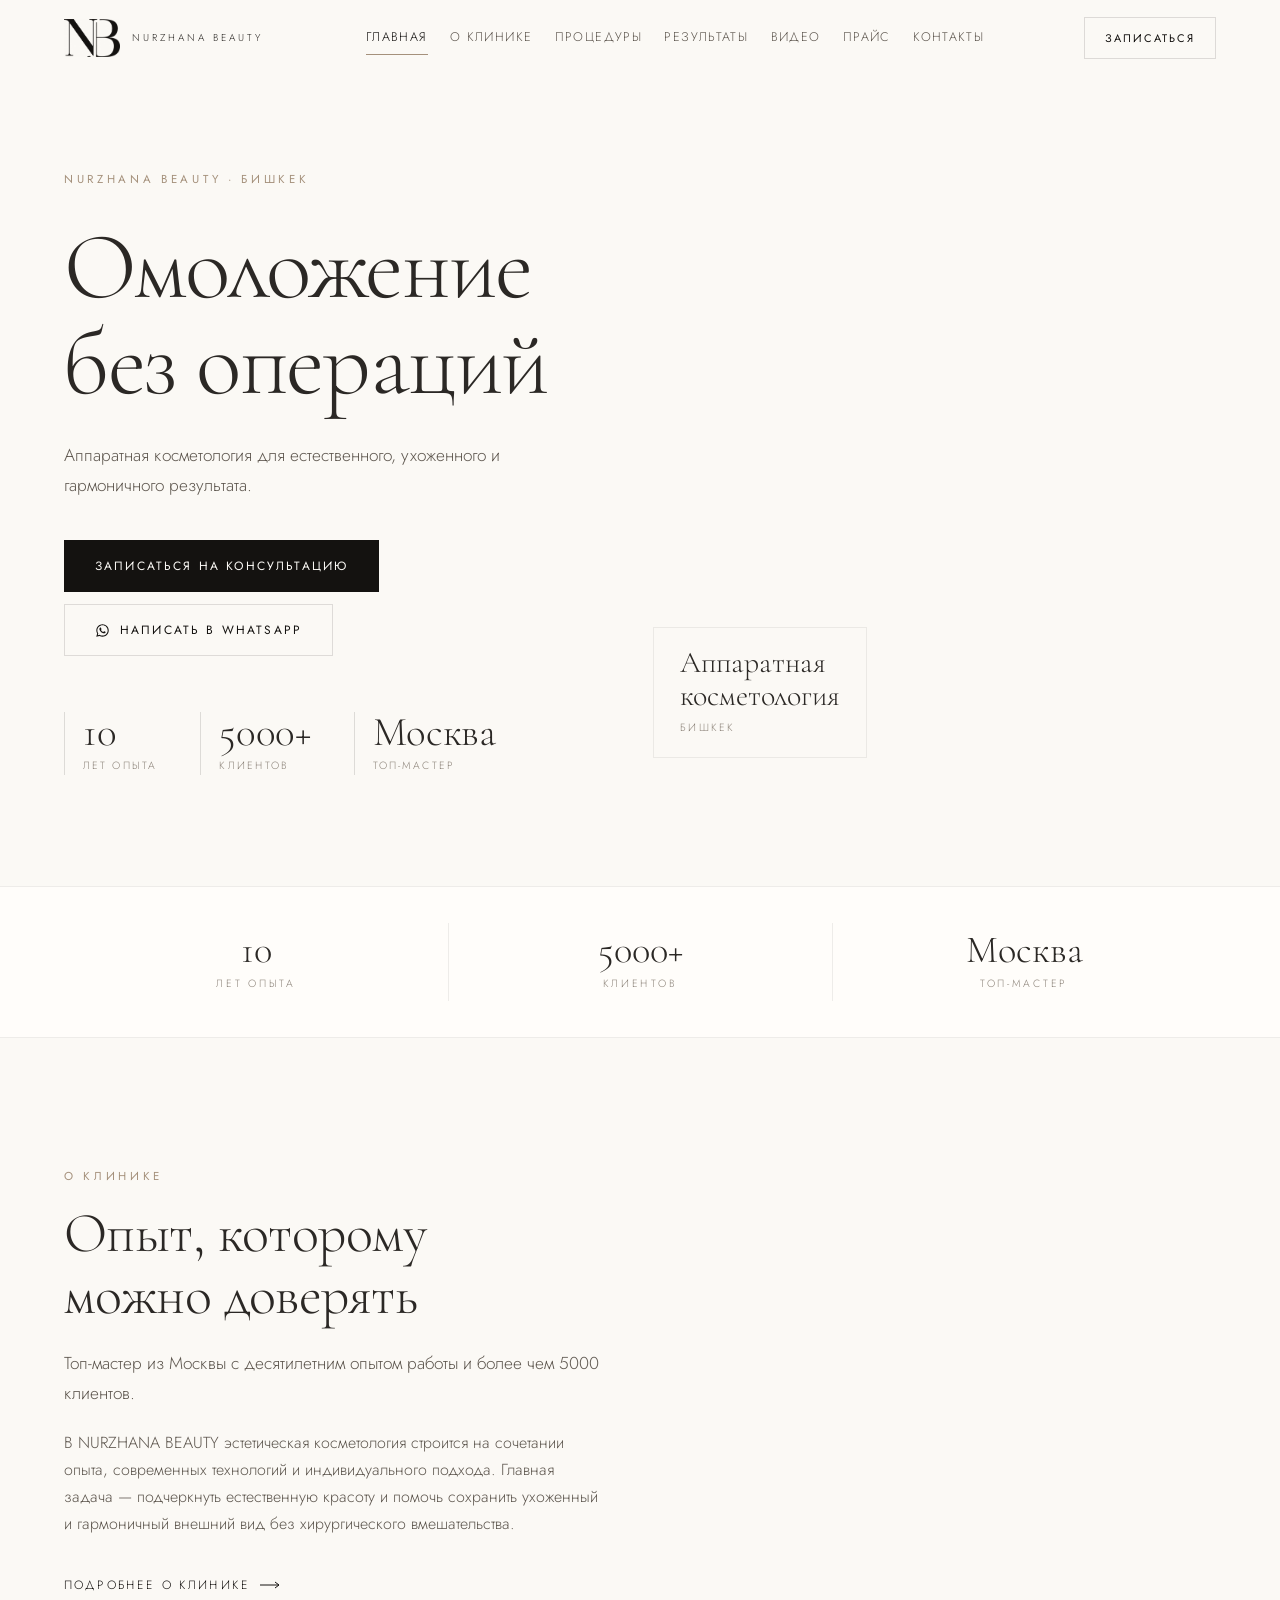
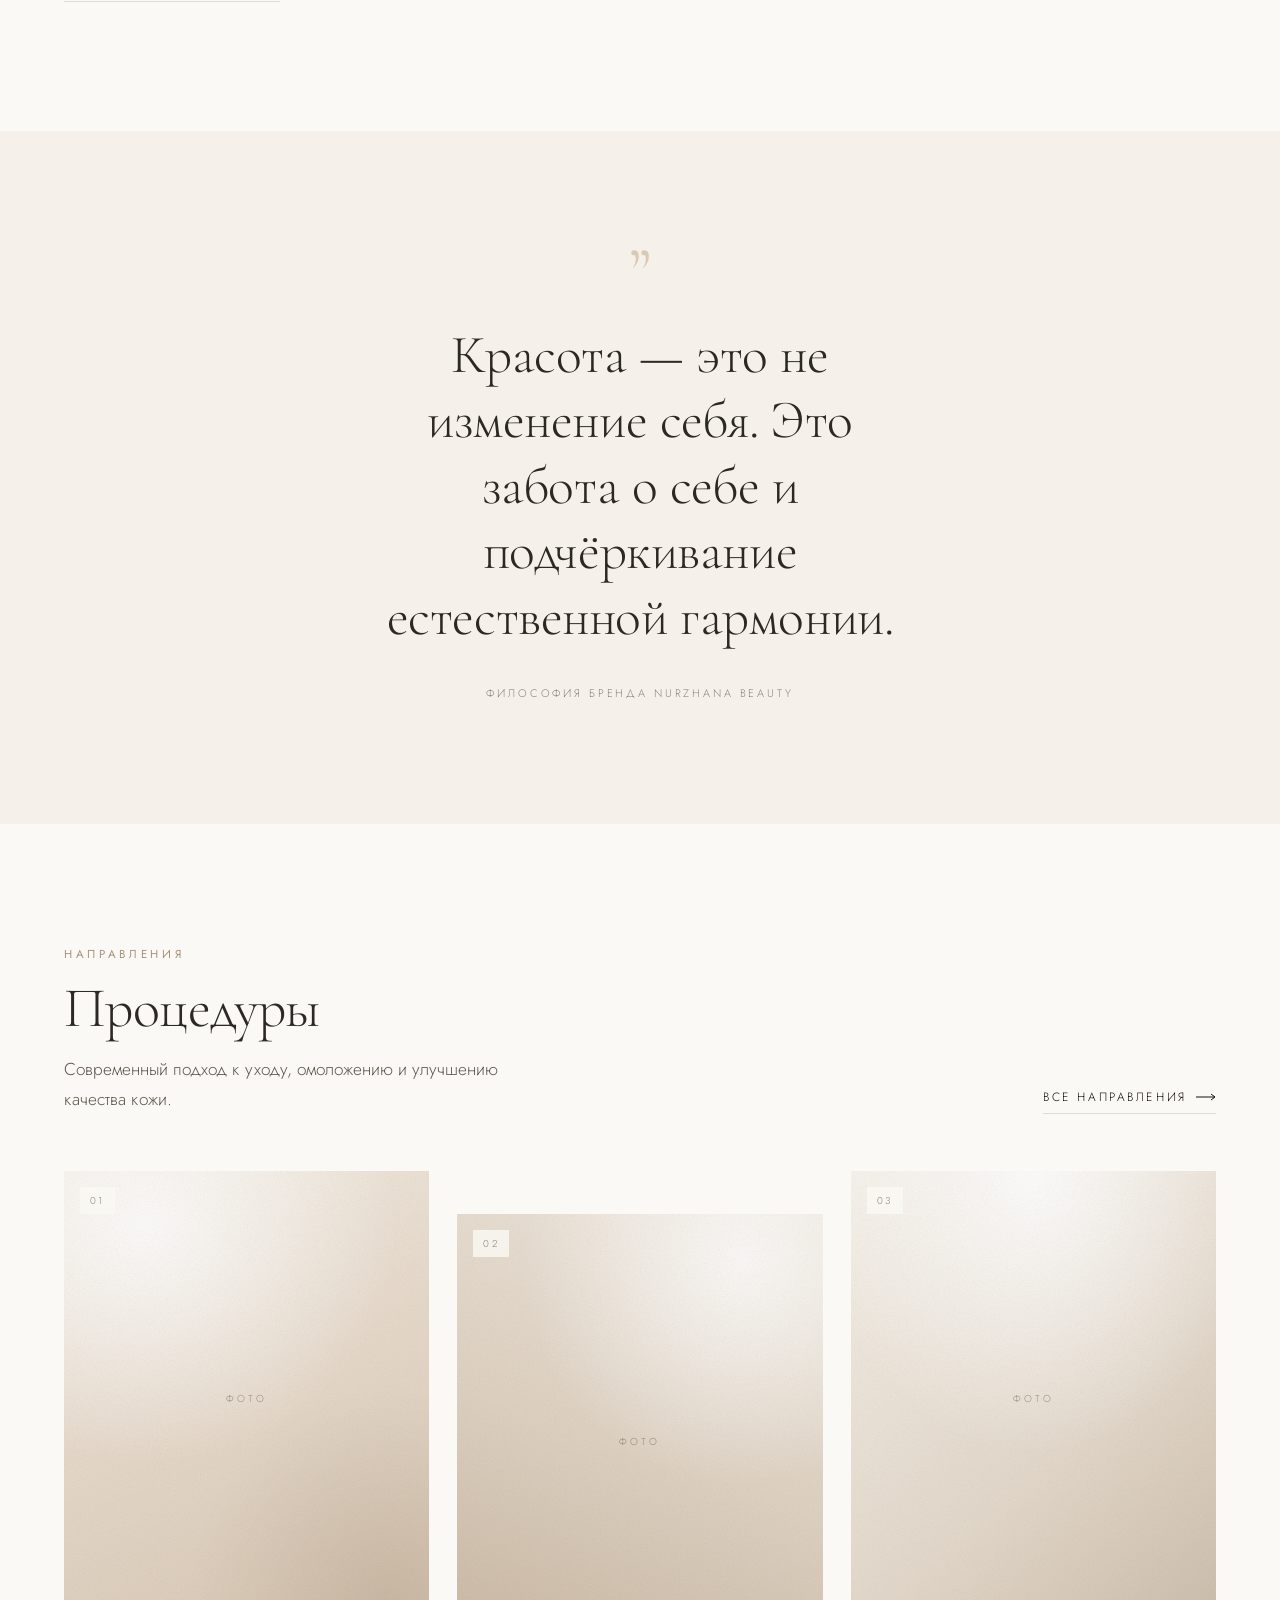
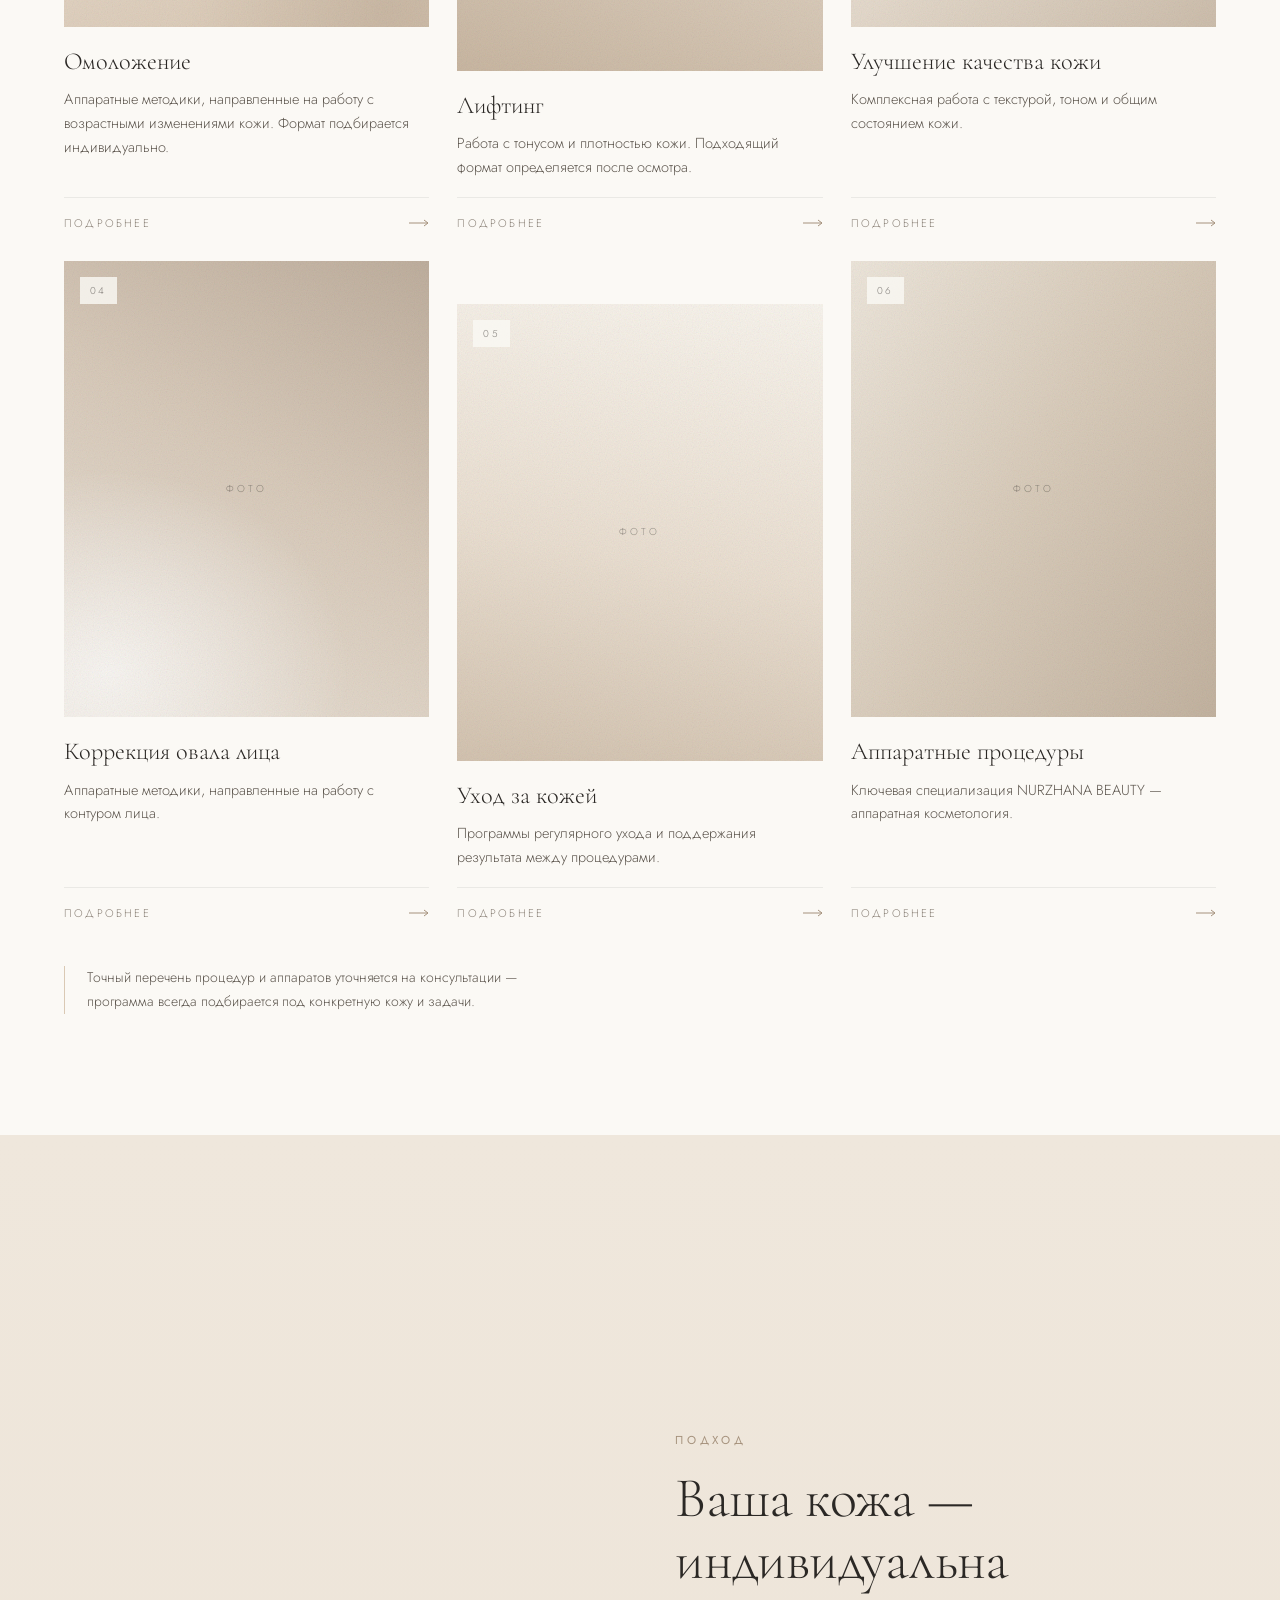
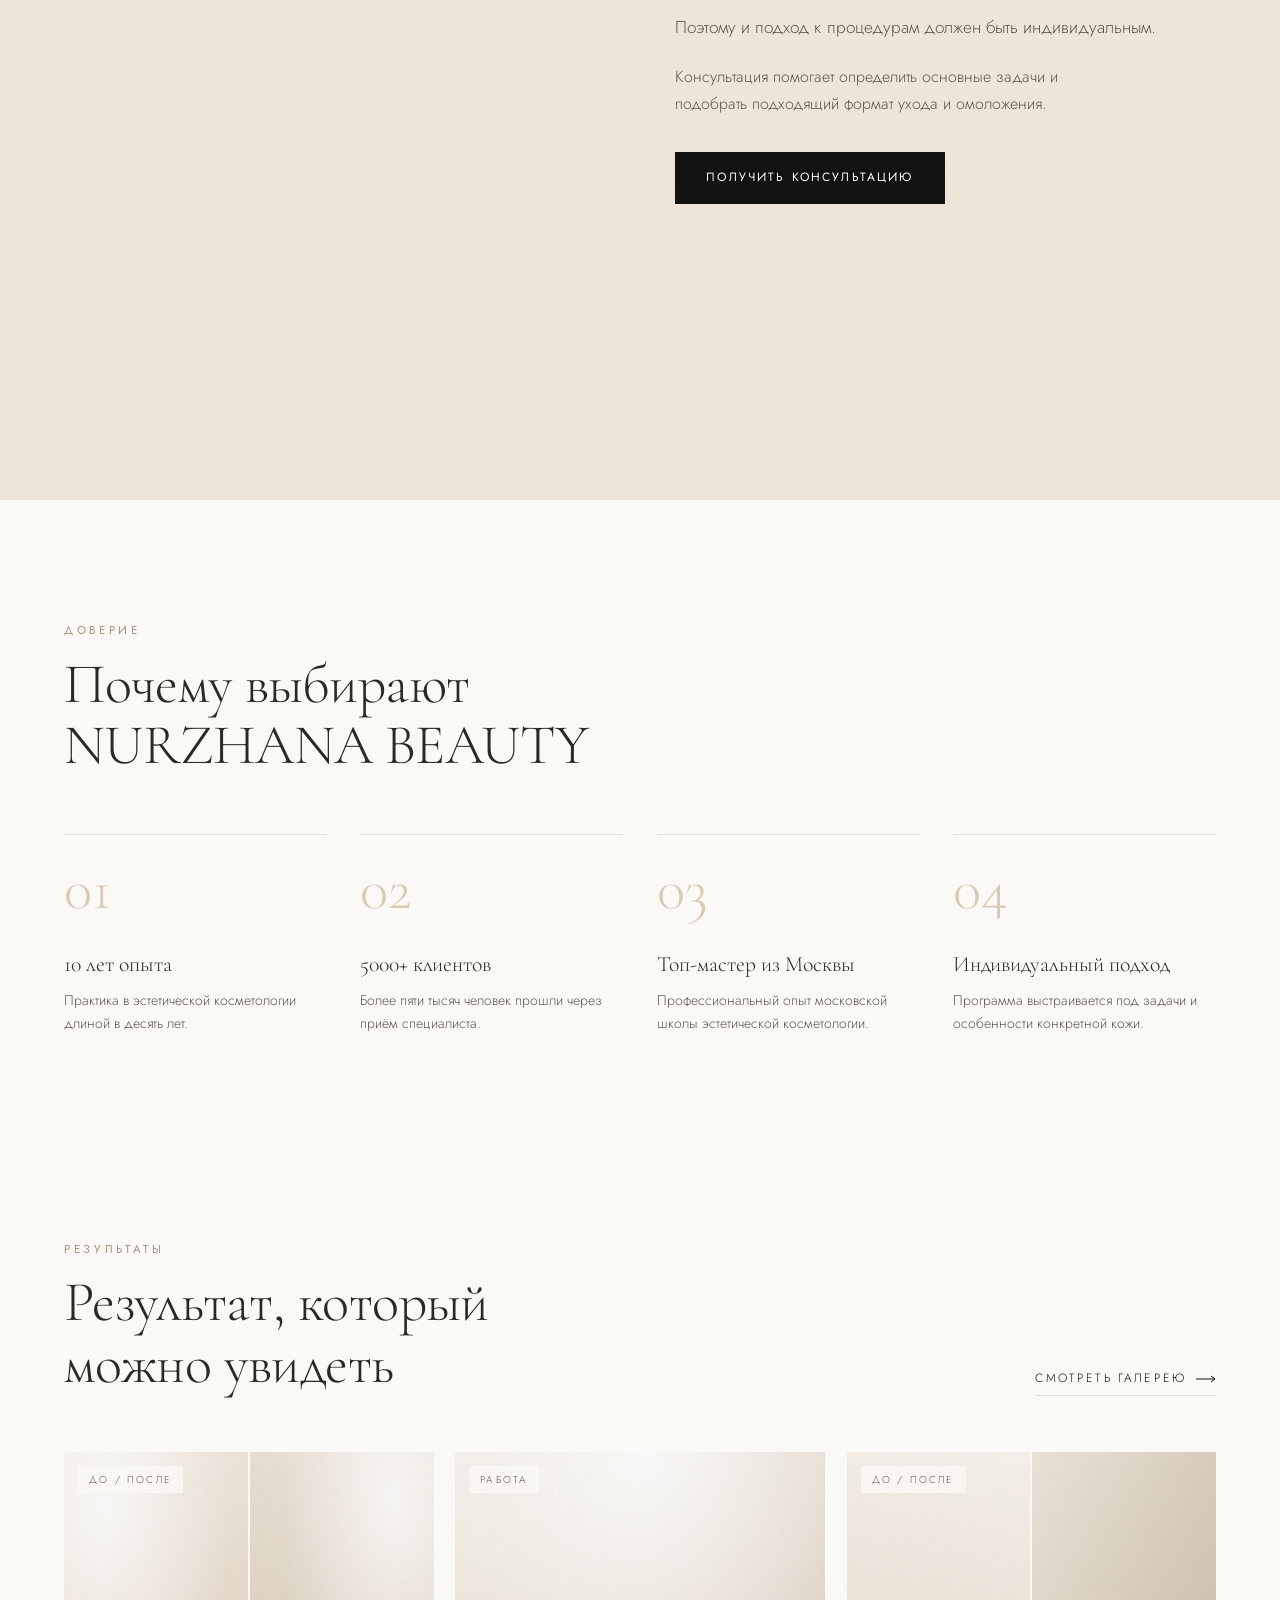
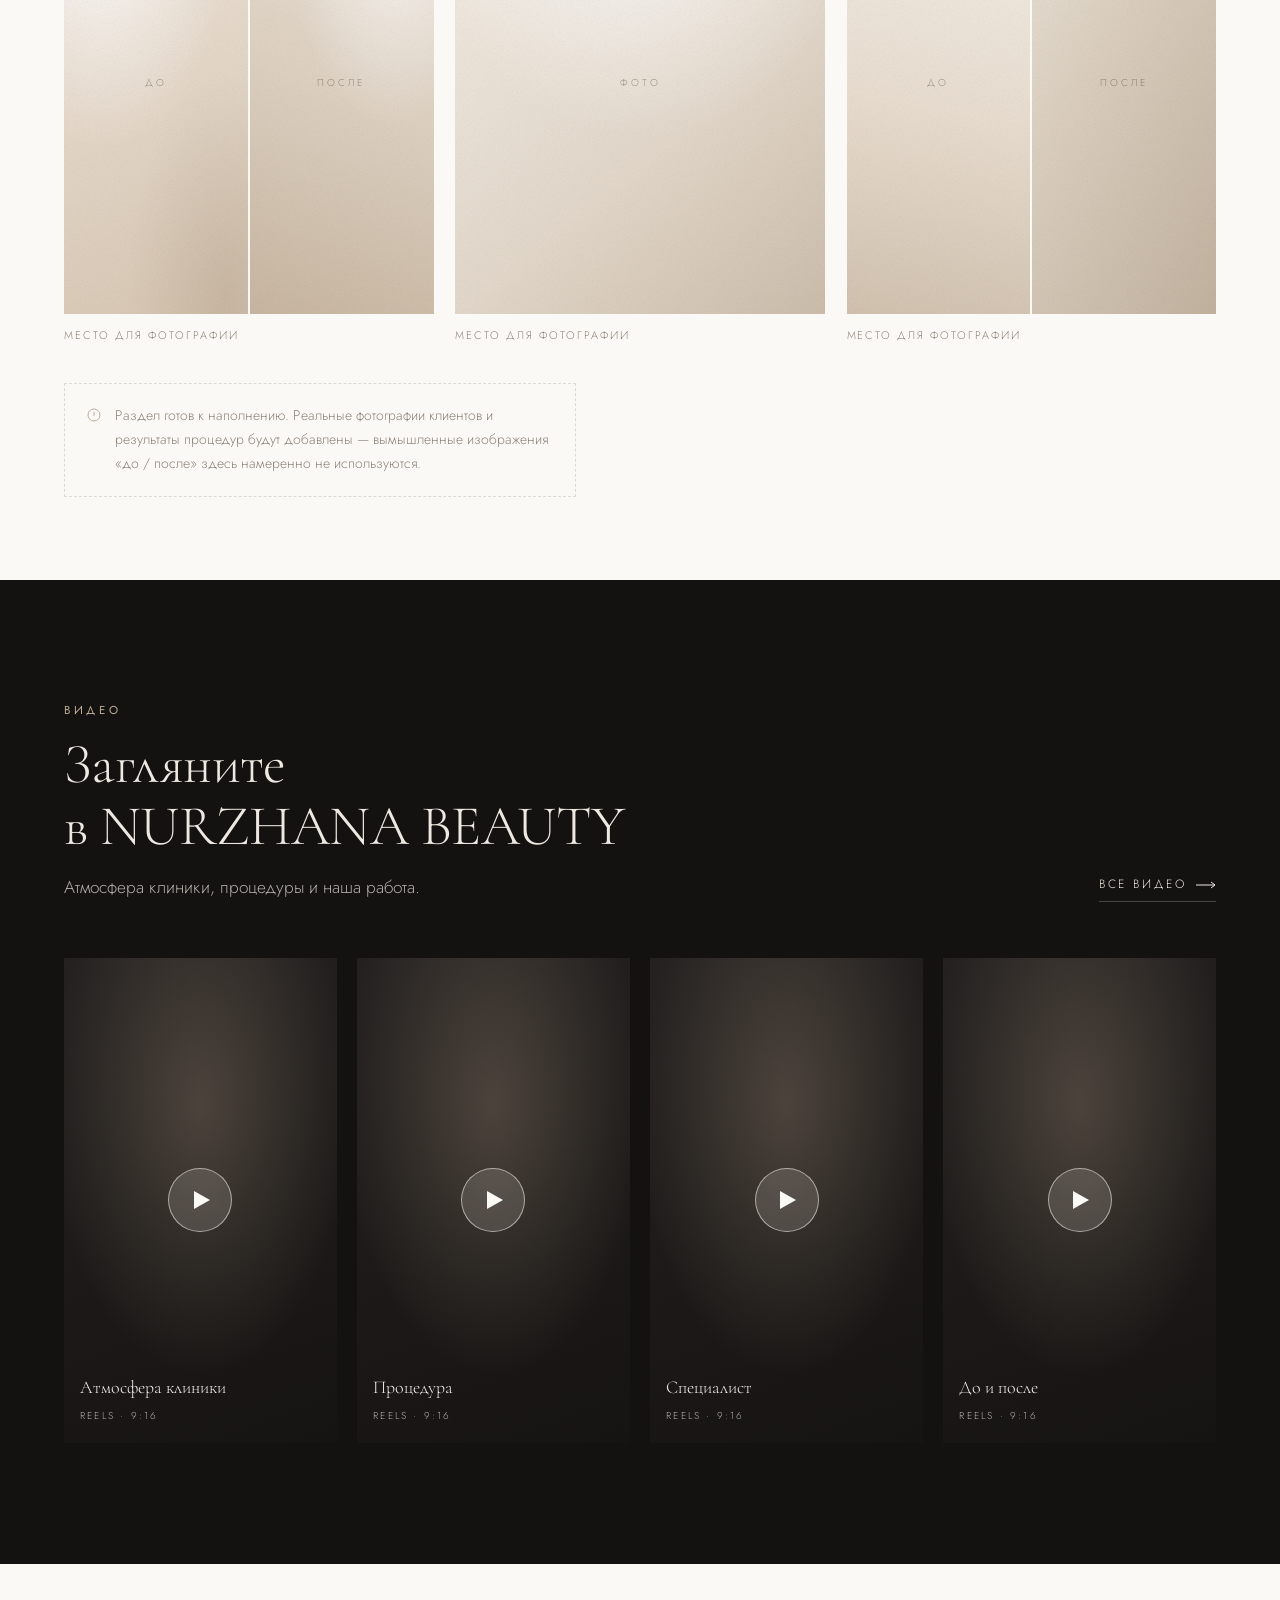
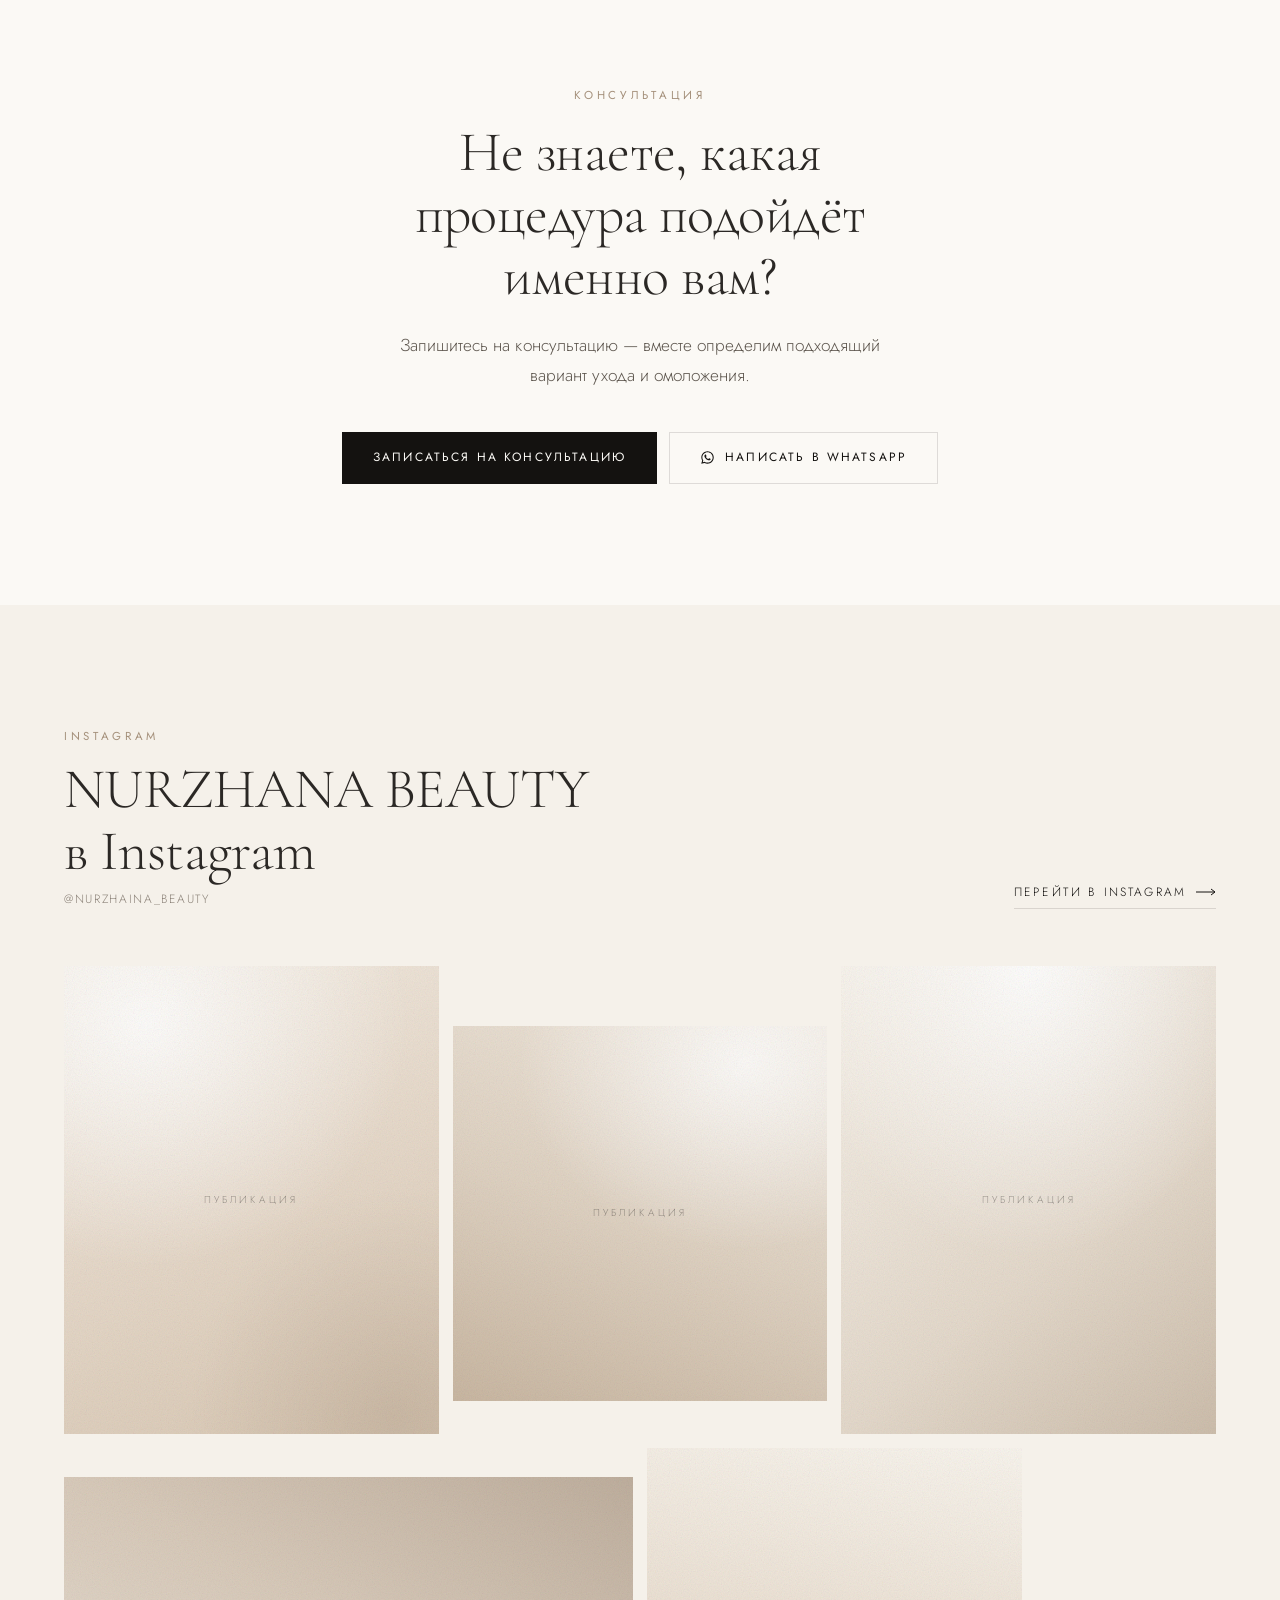
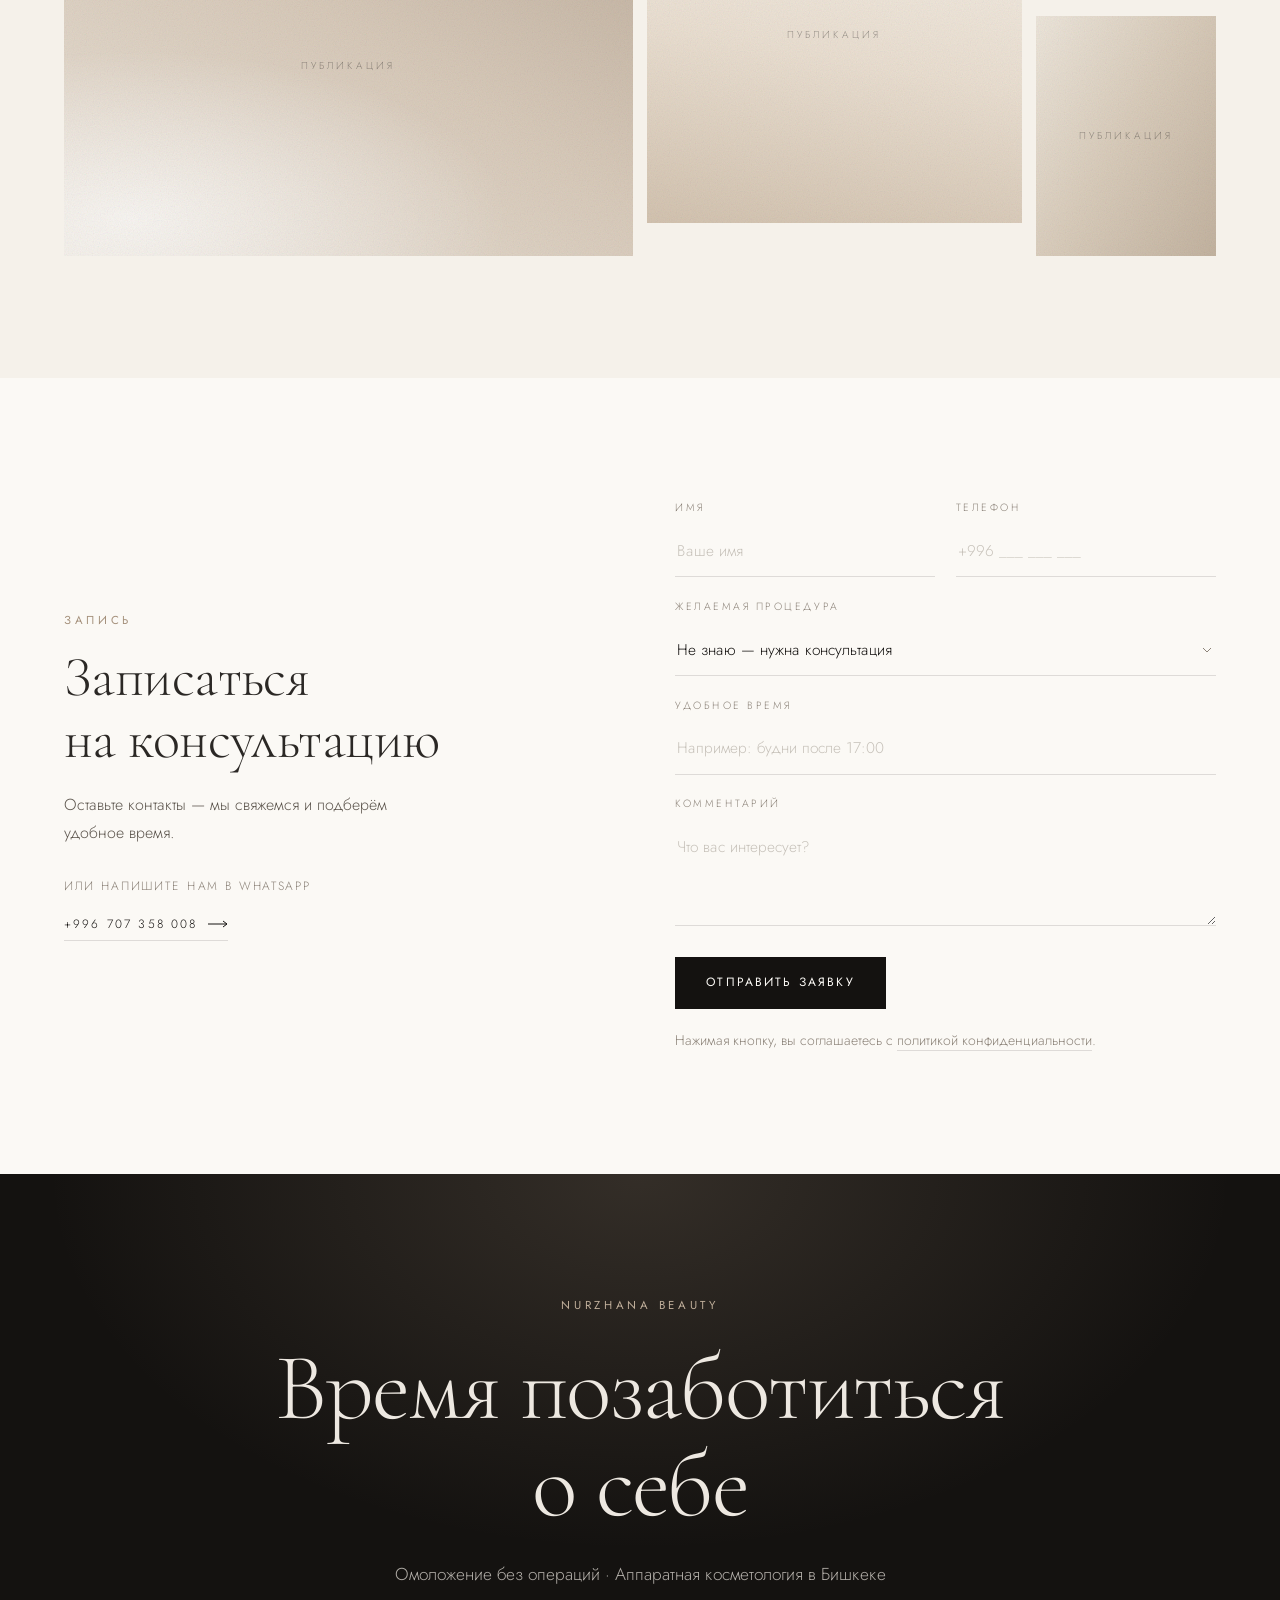
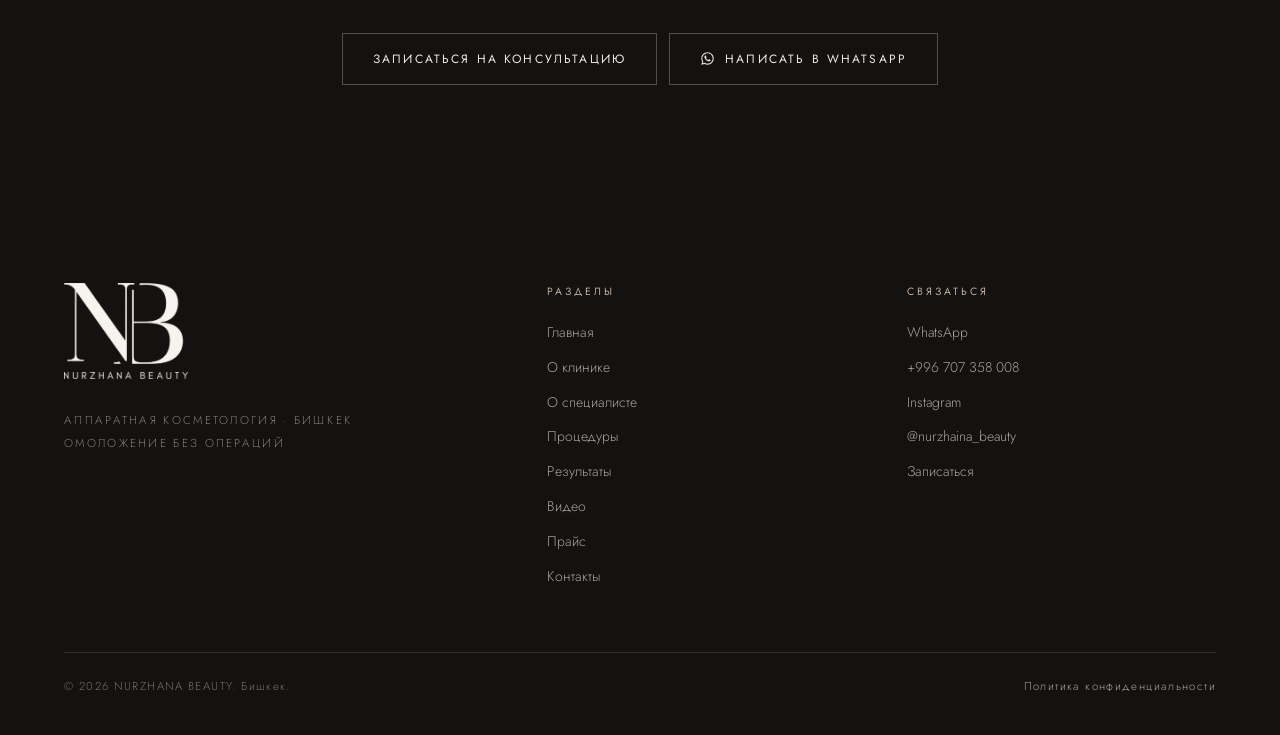
==== index.html @ 9b2171ca "Сайт NURZHANA BEAUTY — аппаратная косметология, Бишкек Премиальный статический сайт бренда: 10 стран" ====
<!doctype html>
<html lang="ru">
<head>
<meta charset="utf-8">
<meta name="viewport" content="width=device-width,initial-scale=1">
<title>NURZHANA BEAUTY — Аппаратная косметология в Бишкеке</title>
<meta name="description" content="NURZHANA BEAUTY — аппаратная косметология в Бишкеке. Омоложение без операций, 10 лет опыта, более 5000 клиентов и индивидуальный подход.">
<meta name="theme-color" content="#FBF9F5">
<meta property="og:type" content="website">
<meta property="og:site_name" content="NURZHANA BEAUTY">
<meta property="og:locale" content="ru_RU">
<meta property="og:title" content="NURZHANA BEAUTY — Аппаратная косметология в Бишкеке">
<meta property="og:description" content="Омоложение без операций. 10 лет опыта, более 5000 клиентов, индивидуальный подход.">
<meta property="og:image" content="assets/img/og.jpg">
<meta property="og:image:width" content="1200">
<meta property="og:image:height" content="630">
<meta name="twitter:card" content="summary_large_image">
<link rel="icon" href="assets/img/favicon-32.png" sizes="32x32">
<link rel="apple-touch-icon" href="assets/img/apple-touch-icon.png">
<link rel="preconnect" href="https://fonts.googleapis.com">
<link rel="preconnect" href="https://fonts.gstatic.com" crossorigin>
<link rel="stylesheet" href="https://fonts.googleapis.com/css2?family=Cormorant+Garamond:ital,wght@0,300;0,400;1,300&family=Jost:wght@300;400;500&display=swap">
<link rel="stylesheet" href="assets/css/style.css">
<script defer src="assets/js/data.js"></script>
<script defer src="assets/js/main.js"></script>
<script type="application/ld+json">
{
  "@context":"https://schema.org",
  "@type":"BeautySalon",
  "name":"NURZHANA BEAUTY",
  "description":"Аппаратная косметология в Бишкеке. Омоложение без операций.",
  "telephone":"+996707358008",
  "areaServed":"Бишкек",
  "address":{"@type":"PostalAddress","addressLocality":"Бишкек","addressCountry":"KG"},
  "sameAs":["https://www.instagram.com/nurzhaina_beauty/","https://wa.me/996707358008"]
}
</script>
</head>
<body>
<!--HEADER:START-->
<a class="skip" href="#main">Перейти к содержанию</a>

<header class="site-header">
  <div class="wrap site-header__in">
    <a class="logo" href="index.html" aria-label="NURZHANA BEAUTY — на главную">
      <img class="logo__mark" src="assets/img/logo-mark.png" alt="" width="56" height="38" aria-hidden="true"
           onerror="document.documentElement.classList.add('no-logo-img');this.remove()">
      <span class="logo__mono" aria-hidden="true">NB</span>
      <span class="logo__word">Nurzhana Beauty</span>
    </a>

    <nav class="nav" aria-label="Основная навигация">
      <a href="index.html">Главная</a>
      <a href="about.html">О клинике</a>
      <a href="procedures.html">Процедуры</a>
      <a href="results.html">Результаты</a>
      <a href="video.html">Видео</a>
      <a href="price.html">Прайс</a>
      <a href="contacts.html">Контакты</a>
    </nav>

    <a class="btn btn--ghost btn--sm header-cta" href="contacts.html#zapis" data-cta-book><span>Записаться</span></a>

    <button class="burger" type="button" aria-label="Открыть меню" aria-expanded="false" aria-controls="drawer">
      <span></span><span></span>
    </button>
  </div>
</header>

<div class="drawer" id="drawer" aria-hidden="true">
  <nav aria-label="Мобильная навигация">
    <a href="index.html">Главная</a>
    <a href="about.html">О клинике</a>
    <a href="procedures.html">Процедуры</a>
    <a href="results.html">Результаты</a>
    <a href="video.html">Видео</a>
    <a href="price.html">Прайс</a>
    <a href="contacts.html">Контакты</a>
  </nav>
  <div class="drawer__meta">
    <a class="btn btn--wide" href="#" data-wa="default"><span>Написать в WhatsApp</span></a>
    <div class="drawer__sub">
      <a href="specialist.html">О специалисте</a>
      <a href="https://www.instagram.com/nurzhaina_beauty/" target="_blank" rel="noopener">Instagram</a>
      <a href="tel:+996707358008">+996 707 358 008</a>
    </div>
  </div>
</div>

<a class="fab" href="#" data-wa="default" aria-label="Написать в WhatsApp">
  <span class="fab__ico" aria-hidden="true">
    <svg width="21" height="21" viewBox="0 0 24 24" fill="currentColor"><path d="M12.04 2C6.58 2 2.13 6.45 2.13 11.91c0 1.75.46 3.46 1.32 4.96L2 22l5.25-1.38a9.9 9.9 0 004.79 1.22h.01c5.46 0 9.91-4.45 9.91-9.91 0-2.65-1.03-5.14-2.9-7.01A9.82 9.82 0 0012.04 2zm0 18.15h-.01a8.23 8.23 0 01-4.19-1.15l-.3-.18-3.12.82.83-3.04-.2-.31a8.19 8.19 0 01-1.26-4.38c0-4.54 3.7-8.23 8.25-8.23 2.2 0 4.27.86 5.83 2.42a8.19 8.19 0 012.41 5.82c0 4.54-3.7 8.23-8.24 8.23zm4.52-6.16c-.25-.12-1.47-.72-1.69-.81-.23-.08-.39-.12-.56.13-.16.24-.64.8-.79.97-.14.16-.29.19-.54.06-.25-.12-1.05-.39-1.99-1.23-.74-.66-1.23-1.47-1.38-1.72-.14-.25-.01-.38.11-.5.11-.11.25-.29.37-.44.12-.14.16-.25.25-.41.08-.17.04-.31-.02-.43-.06-.12-.56-1.34-.76-1.84-.2-.48-.4-.42-.56-.43h-.47c-.16 0-.43.06-.65.31-.22.25-.86.84-.86 2.05s.88 2.38 1 2.54c.12.17 1.73 2.64 4.2 3.7.59.25 1.04.4 1.4.52.59.19 1.12.16 1.55.1.47-.07 1.47-.6 1.68-1.18.21-.58.21-1.07.14-1.18-.06-.11-.22-.17-.47-.29z"/></svg>
  </span>
  <span class="fab__tx">Написать в WhatsApp</span>
</a>

<nav class="mbar" aria-label="Быстрые действия">
  <div class="mbar__in">
    <a href="#" data-wa="default">
      <svg viewBox="0 0 24 24" fill="currentColor" aria-hidden="true"><path d="M12.04 2C6.58 2 2.13 6.45 2.13 11.91c0 1.75.46 3.46 1.32 4.96L2 22l5.25-1.38a9.9 9.9 0 004.79 1.22h.01c5.46 0 9.91-4.45 9.91-9.91 0-2.65-1.03-5.14-2.9-7.01A9.82 9.82 0 0012.04 2zm0 18.15h-.01a8.23 8.23 0 01-4.19-1.15l-.3-.18-3.12.82.83-3.04-.2-.31a8.19 8.19 0 01-1.26-4.38c0-4.54 3.7-8.23 8.25-8.23 2.2 0 4.27.86 5.83 2.42a8.19 8.19 0 012.41 5.82c0 4.54-3.7 8.23-8.24 8.23zm4.52-6.16c-.25-.12-1.47-.72-1.69-.81-.23-.08-.39-.12-.56.13-.16.24-.64.8-.79.97-.14.16-.29.19-.54.06-.25-.12-1.05-.39-1.99-1.23-.74-.66-1.23-1.47-1.38-1.72-.14-.25-.01-.38.11-.5.11-.11.25-.29.37-.44.12-.14.16-.25.25-.41.08-.17.04-.31-.02-.43-.06-.12-.56-1.34-.76-1.84-.2-.48-.4-.42-.56-.43h-.47c-.16 0-.43.06-.65.31-.22.25-.86.84-.86 2.05s.88 2.38 1 2.54c.12.17 1.73 2.64 4.2 3.7.59.25 1.04.4 1.4.52.59.19 1.12.16 1.55.1.47-.07 1.47-.6 1.68-1.18.21-.58.21-1.07.14-1.18-.06-.11-.22-.17-.47-.29z"/></svg>
      WhatsApp
    </a>
    <a href="contacts.html#zapis" class="is-primary" data-cta-book>
      <svg viewBox="0 0 24 24" fill="none" stroke="currentColor" stroke-width="1.4" aria-hidden="true"><rect x="3" y="5" width="18" height="16" rx="2"/><path d="M3 10h18M8 3v4M16 3v4"/></svg>
      Записаться
    </a>
    <a href="https://www.instagram.com/nurzhaina_beauty/" target="_blank" rel="noopener">
      <svg viewBox="0 0 24 24" fill="none" stroke="currentColor" stroke-width="1.4" aria-hidden="true"><rect x="2.5" y="2.5" width="19" height="19" rx="5.5"/><circle cx="12" cy="12" r="4"/><circle cx="17.4" cy="6.6" r="1.1" fill="currentColor" stroke="none"/></svg>
      Instagram
    </a>
  </div>
</nav>
<!--HEADER:END-->

<main id="main">

  <!-- ============ HERO ============ -->
  <section class="hero wrap">
    <div class="hero__grid">
      <div class="hero__copy">
        <div class="hero__head">
          <p class="eyebrow hero__eyebrow" data-reveal="fade">NURZHANA BEAUTY · Бишкек</p>
          <h1 class="display" data-reveal data-d="80">Омоложение<br>без операций</h1>
          <p class="lead hero__sub" data-reveal data-d="180">Аппаратная косметология для естественного, ухоженного и гармоничного результата.</p>
        </div>

        <div class="hero__actions">
        <div class="btn-row" data-reveal data-d="260" style="margin-bottom:clamp(34px,4.4vw,56px)">
          <a class="btn" href="contacts.html#zapis" data-cta-book><span>Записаться на консультацию</span></a>
          <a class="btn btn--ghost" href="#" data-wa="default">
            <svg class="btn__ico" viewBox="0 0 24 24" fill="currentColor" aria-hidden="true"><path d="M12.04 2C6.58 2 2.13 6.45 2.13 11.91c0 1.75.46 3.46 1.32 4.96L2 22l5.25-1.38a9.9 9.9 0 004.79 1.22h.01c5.46 0 9.91-4.45 9.91-9.91 0-2.65-1.03-5.14-2.9-7.01A9.82 9.82 0 0012.04 2zm0 18.15h-.01a8.23 8.23 0 01-4.19-1.15l-.3-.18-3.12.82.83-3.04-.2-.31a8.19 8.19 0 01-1.26-4.38c0-4.54 3.7-8.23 8.25-8.23 2.2 0 4.27.86 5.83 2.42a8.19 8.19 0 012.41 5.82c0 4.54-3.7 8.23-8.24 8.23zm4.52-6.16c-.25-.12-1.47-.72-1.69-.81-.23-.08-.39-.12-.56.13-.16.24-.64.8-.79.97-.14.16-.29.19-.54.06-.25-.12-1.05-.39-1.99-1.23-.74-.66-1.23-1.47-1.38-1.72-.14-.25-.01-.38.11-.5.11-.11.25-.29.37-.44.12-.14.16-.25.25-.41.08-.17.04-.31-.02-.43-.06-.12-.56-1.34-.76-1.84-.2-.48-.4-.42-.56-.43h-.47c-.16 0-.43.06-.65.31-.22.25-.86.84-.86 2.05s.88 2.38 1 2.54c.12.17 1.73 2.64 4.2 3.7.59.25 1.04.4 1.4.52.59.19 1.12.16 1.55.1.47-.07 1.47-.6 1.68-1.18.21-.58.21-1.07.14-1.18-.06-.11-.22-.17-.47-.29z"/></svg>
            <span>Написать в WhatsApp</span>
          </a>
        </div>

        <div class="stats" data-reveal data-d="340">
          <div class="stat"><span class="stat__n">10</span><span class="stat__l">лет опыта</span></div>
          <div class="stat"><span class="stat__n">5000+</span><span class="stat__l">клиентов</span></div>
          <div class="stat"><span class="stat__n">Москва</span><span class="stat__l">топ-мастер</span></div>
        </div>
        </div>
      </div>

      <div class="hero__media">
        <div class="ratio r-4-5" data-reveal="img" data-d="120">
          <div class="ph">
            <span class="ph__label">Место для главной фотографии<br>эстетическая косметология · естественный свет</span>
          </div>
        </div>
        <div class="hero__badge" data-reveal data-d="520">
          <b>Аппаратная<br>косметология</b>
          <span>Бишкек</span>
        </div>
      </div>
    </div>
  </section>

  <!-- ============ TRUST BAR ============ -->
  <section class="trustbar" aria-label="Опыт и практика">
    <div class="wrap">
      <div class="trustbar__in">
        <div class="trustbar__i" data-reveal data-d="0">
          <span class="trustbar__n">10</span><span class="trustbar__l">лет опыта</span>
        </div>
        <div class="trustbar__i" data-reveal data-d="90">
          <span class="trustbar__n">5000+</span><span class="trustbar__l">клиентов</span>
        </div>
        <div class="trustbar__i" data-reveal data-d="180">
          <span class="trustbar__n">Москва</span><span class="trustbar__l">топ-мастер</span>
        </div>
      </div>
    </div>
  </section>

  <!-- ============ О КЛИНИКЕ ============ -->
  <section class="sec wrap" id="about">
    <div class="split split--offset">
      <div class="split__copy">
        <p class="eyebrow" data-reveal="fade">О клинике</p>
        <h2 class="h2" data-reveal data-d="60" style="margin-top:18px">Опыт, которому<br>можно доверять</h2>
        <p class="lead" data-reveal data-d="140">Топ-мастер из Москвы с десятилетним опытом работы и более чем 5000 клиентов.</p>
        <p class="body" data-reveal data-d="200">В NURZHANA BEAUTY эстетическая косметология строится на сочетании опыта, современных технологий и индивидуального подхода. Главная задача — подчеркнуть естественную красоту и помочь сохранить ухоженный и гармоничный внешний вид без хирургического вмешательства.</p>
        <div data-reveal data-d="260" style="padding-top:12px">
          <a class="link-arrow" href="about.html">
            <span>Подробнее о клинике</span>
            <svg width="20" height="8" viewBox="0 0 20 8" fill="none" stroke="currentColor"><path d="M15 1l4 3-4 3M0 4h19"/></svg>
          </a>
        </div>
      </div>

      <div class="split__media split__stack">
        <div>
          <div class="ratio r-3-4" data-reveal="img">
            <div class="ph ph--b"><span class="ph__label">Фото · кабинет</span></div>
          </div>
        </div>
        <div>
          <div class="ratio r-4-5" data-reveal="img" data-d="180">
            <div class="ph ph--c"><span class="ph__label">Фото · деталь</span></div>
          </div>
        </div>
      </div>
    </div>
  </section>

  <!-- ============ ФИЛОСОФИЯ ============ -->
  <section class="sec sec--milk">
    <div class="wrap wrap--narrow">
      <figure class="quote" data-reveal>
        <span class="mark" aria-hidden="true">”</span>
        <blockquote>Красота — это не изменение себя. Это забота о себе и подчёркивание естественной гармонии.</blockquote>
        <figcaption>Философия бренда NURZHANA BEAUTY</figcaption>
      </figure>
    </div>
  </section>

  <!-- ============ ПРОЦЕДУРЫ ============ -->
  <section class="sec wrap" id="procedures">
    <div class="sechead">
      <div class="sechead__l">
        <p class="eyebrow" data-reveal="fade">Направления</p>
        <h2 class="h2" data-reveal data-d="60">Процедуры</h2>
        <p class="lead mw-50" data-reveal data-d="120">Современный подход к уходу, омоложению и улучшению качества кожи.</p>
      </div>
      <div data-reveal data-d="180">
        <a class="link-arrow" href="procedures.html">
          <span>Все направления</span>
          <svg width="20" height="8" viewBox="0 0 20 8" fill="none" stroke="currentColor"><path d="M15 1l4 3-4 3M0 4h19"/></svg>
        </a>
      </div>
    </div>

    <div class="cards cards--stagger">
      <article class="card" data-reveal data-d="0">
        <div class="card__media"><div class="ratio r-4-5"><div class="ph"><span class="ph__label">Фото</span></div></div><span class="card__idx">01</span></div>
        <h3 class="card__t">Омоложение</h3>
        <p class="card__d">Аппаратные методики, направленные на работу с возрастными изменениями кожи. Формат подбирается индивидуально.</p>
        <div class="card__f"><span>Подробнее</span><svg width="20" height="8" viewBox="0 0 20 8" fill="none" stroke="currentColor"><path d="M15 1l4 3-4 3M0 4h19"/></svg></div>
        <a class="card__link" href="procedure.html?id=omolozhenie" aria-label="Омоложение — подробнее"></a>
      </article>

      <article class="card" data-reveal data-d="90">
        <div class="card__media"><div class="ratio r-4-5"><div class="ph ph--b"><span class="ph__label">Фото</span></div></div><span class="card__idx">02</span></div>
        <h3 class="card__t">Лифтинг</h3>
        <p class="card__d">Работа с тонусом и плотностью кожи. Подходящий формат определяется после осмотра.</p>
        <div class="card__f"><span>Подробнее</span><svg width="20" height="8" viewBox="0 0 20 8" fill="none" stroke="currentColor"><path d="M15 1l4 3-4 3M0 4h19"/></svg></div>
        <a class="card__link" href="procedure.html?id=lifting" aria-label="Лифтинг — подробнее"></a>
      </article>

      <article class="card" data-reveal data-d="180">
        <div class="card__media"><div class="ratio r-4-5"><div class="ph ph--c"><span class="ph__label">Фото</span></div></div><span class="card__idx">03</span></div>
        <h3 class="card__t">Улучшение качества кожи</h3>
        <p class="card__d">Комплексная работа с текстурой, тоном и общим состоянием кожи.</p>
        <div class="card__f"><span>Подробнее</span><svg width="20" height="8" viewBox="0 0 20 8" fill="none" stroke="currentColor"><path d="M15 1l4 3-4 3M0 4h19"/></svg></div>
        <a class="card__link" href="procedure.html?id=kachestvo-kozhi" aria-label="Улучшение качества кожи — подробнее"></a>
      </article>

      <article class="card" data-reveal data-d="0">
        <div class="card__media"><div class="ratio r-4-5"><div class="ph ph--d"><span class="ph__label">Фото</span></div></div><span class="card__idx">04</span></div>
        <h3 class="card__t">Коррекция овала лица</h3>
        <p class="card__d">Аппаратные методики, направленные на работу с контуром лица.</p>
        <div class="card__f"><span>Подробнее</span><svg width="20" height="8" viewBox="0 0 20 8" fill="none" stroke="currentColor"><path d="M15 1l4 3-4 3M0 4h19"/></svg></div>
        <a class="card__link" href="procedure.html?id=oval-lica" aria-label="Коррекция овала лица — подробнее"></a>
      </article>

      <article class="card" data-reveal data-d="90">
        <div class="card__media"><div class="ratio r-4-5"><div class="ph ph--e"><span class="ph__label">Фото</span></div></div><span class="card__idx">05</span></div>
        <h3 class="card__t">Уход за кожей</h3>
        <p class="card__d">Программы регулярного ухода и поддержания результата между процедурами.</p>
        <div class="card__f"><span>Подробнее</span><svg width="20" height="8" viewBox="0 0 20 8" fill="none" stroke="currentColor"><path d="M15 1l4 3-4 3M0 4h19"/></svg></div>
        <a class="card__link" href="procedure.html?id=uhod" aria-label="Уход за кожей — подробнее"></a>
      </article>

      <article class="card" data-reveal data-d="180">
        <div class="card__media"><div class="ratio r-4-5"><div class="ph ph--f"><span class="ph__label">Фото</span></div></div><span class="card__idx">06</span></div>
        <h3 class="card__t">Аппаратные процедуры</h3>
        <p class="card__d">Ключевая специализация NURZHANA BEAUTY — аппаратная косметология.</p>
        <div class="card__f"><span>Подробнее</span><svg width="20" height="8" viewBox="0 0 20 8" fill="none" stroke="currentColor"><path d="M15 1l4 3-4 3M0 4h19"/></svg></div>
        <a class="card__link" href="procedure.html?id=apparatnye" aria-label="Аппаратные процедуры — подробнее"></a>
      </article>
    </div>

    <p class="note" data-reveal style="margin-top:clamp(30px,3.4vw,48px)">Точный перечень процедур и аппаратов уточняется на консультации — программа всегда подбирается под конкретную кожу и задачи.</p>
  </section>

  <!-- ============ ИНДИВИДУАЛЬНЫЙ ПОДХОД ============ -->
  <section class="sec sec--beige">
    <div class="wrap">
      <div class="split split--rev">
        <div class="split__copy">
          <p class="eyebrow" data-reveal="fade">Подход</p>
          <h2 class="h2" data-reveal data-d="60" style="margin-top:18px">Ваша кожа —<br>индивидуальна</h2>
          <p class="lead" data-reveal data-d="120">Поэтому и подход к процедурам должен быть индивидуальным.</p>
          <p class="body mw-50" data-reveal data-d="180">Консультация помогает определить основные задачи и подобрать подходящий формат ухода и омоложения.</p>
          <div class="btn-row" data-reveal data-d="240" style="padding-top:14px">
            <a class="btn" href="#" data-wa="default"><span>Получить консультацию</span></a>
          </div>
        </div>
        <div class="split__media">
          <div class="ratio r-3-4" data-reveal="img" data-parallax="4">
            <div class="ph ph--d"><span class="ph__label">Фото · приём</span></div>
          </div>
        </div>
      </div>
    </div>
  </section>

  <!-- ============ ПОЧЕМУ ============ -->
  <section class="sec wrap">
    <div class="sechead">
      <div class="sechead__l">
        <p class="eyebrow" data-reveal="fade">Доверие</p>
        <h2 class="h2 mw-42" data-reveal data-d="60">Почему выбирают<br>NURZHANA BEAUTY</h2>
      </div>
    </div>
    <div class="why">
      <div class="why__i" data-reveal data-d="0">
        <span class="why__n">01</span>
        <h3 class="why__t">10 лет опыта</h3>
        <p class="why__d">Практика в эстетической косметологии длиной в десять лет.</p>
      </div>
      <div class="why__i" data-reveal data-d="90">
        <span class="why__n">02</span>
        <h3 class="why__t">5000+ клиентов</h3>
        <p class="why__d">Более пяти тысяч человек прошли через приём специалиста.</p>
      </div>
      <div class="why__i" data-reveal data-d="180">
        <span class="why__n">03</span>
        <h3 class="why__t">Топ-мастер из Москвы</h3>
        <p class="why__d">Профессиональный опыт московской школы эстетической косметологии.</p>
      </div>
      <div class="why__i" data-reveal data-d="270">
        <span class="why__n">04</span>
        <h3 class="why__t">Индивидуальный подход</h3>
        <p class="why__d">Программа выстраивается под задачи и особенности конкретной кожи.</p>
      </div>
    </div>
  </section>

  <!-- ============ РЕЗУЛЬТАТЫ ============ -->
  <section class="sec sec--tight wrap" id="results">
    <div class="sechead">
      <div class="sechead__l">
        <p class="eyebrow" data-reveal="fade">Результаты</p>
        <h2 class="h2" data-reveal data-d="60">Результат, который<br>можно увидеть</h2>
      </div>
      <div data-reveal data-d="140">
        <a class="link-arrow" href="results.html">
          <span>Смотреть галерею</span>
          <svg width="20" height="8" viewBox="0 0 20 8" fill="none" stroke="currentColor"><path d="M15 1l4 3-4 3M0 4h19"/></svg>
        </a>
      </div>
    </div>

    <div class="gal">
      <button class="gal__i" type="button" data-lb data-lb-cap="Место для фото · До / После" data-reveal data-d="0">
        <div class="ratio r-4-5">
          <div class="ba">
            <div class="ph"><span class="ph__label">До</span></div>
            <div class="ph ph--b"><span class="ph__label">После</span></div>
          </div>
        </div>
        <span class="gal__tag">До / После</span>
        <figcaption>Место для фотографии</figcaption>
      </button>

      <button class="gal__i" type="button" data-lb data-lb-cap="Место для фото · Работа специалиста" data-reveal data-d="90">
        <div class="ratio r-4-5"><div class="ph ph--c"><span class="ph__label">Фото</span></div></div>
        <span class="gal__tag">Работа</span>
        <figcaption>Место для фотографии</figcaption>
      </button>

      <button class="gal__i" type="button" data-lb data-lb-cap="Место для фото · До / После" data-reveal data-d="180">
        <div class="ratio r-4-5">
          <div class="ba">
            <div class="ph ph--e"><span class="ph__label">До</span></div>
            <div class="ph ph--f"><span class="ph__label">После</span></div>
          </div>
        </div>
        <span class="gal__tag">До / После</span>
        <figcaption>Место для фотографии</figcaption>
      </button>
    </div>

    <p class="pending" data-reveal style="margin-top:clamp(28px,3vw,42px)">
      <svg width="14" height="14" viewBox="0 0 14 14" fill="none" stroke="currentColor"><circle cx="7" cy="7" r="6"/><path d="M7 4v4M7 10h.01"/></svg>
      <span>Раздел готов к наполнению. Реальные фотографии клиентов и результаты процедур будут добавлены — вымышленные изображения «до / после» здесь намеренно не используются.</span>
    </p>
  </section>

  <!-- ============ ВИДЕО ============ -->
  <section class="sec sec--ink">
    <div class="wrap">
      <div class="sechead">
        <div class="sechead__l">
          <p class="eyebrow" data-reveal="fade">Видео</p>
          <h2 class="h2" data-reveal data-d="60">Загляните<br>в NURZHANA BEAUTY</h2>
          <p class="lead mw-50" data-reveal data-d="120">Атмосфера клиники, процедуры и наша работа.</p>
        </div>
        <div data-reveal data-d="180">
          <a class="link-arrow" href="video.html">
            <span>Все видео</span>
            <svg width="20" height="8" viewBox="0 0 20 8" fill="none" stroke="currentColor"><path d="M15 1l4 3-4 3M0 4h19"/></svg>
          </a>
        </div>
      </div>

      <div class="reels">
        <button class="reel" type="button" data-lb data-lb-ratio="9-16" data-lb-cap="Видео · Атмосфера клиники" data-reveal data-d="0">
          <div class="ratio r-9-16"><div class="ph ph--ink"></div></div>
          <span class="play" aria-hidden="true"><svg width="16" height="18" viewBox="0 0 16 18" fill="currentColor"><path d="M0 0l16 9-16 9z"/></svg></span>
          <span class="reel__cap"><b>Атмосфера клиники</b><span>Reels · 9:16</span></span>
        </button>
        <button class="reel" type="button" data-lb data-lb-ratio="9-16" data-lb-cap="Видео · Процедура" data-reveal data-d="90">
          <div class="ratio r-9-16"><div class="ph ph--ink"></div></div>
          <span class="play" aria-hidden="true"><svg width="16" height="18" viewBox="0 0 16 18" fill="currentColor"><path d="M0 0l16 9-16 9z"/></svg></span>
          <span class="reel__cap"><b>Процедура</b><span>Reels · 9:16</span></span>
        </button>
        <button class="reel" type="button" data-lb data-lb-ratio="9-16" data-lb-cap="Видео · Специалист" data-reveal data-d="180">
          <div class="ratio r-9-16"><div class="ph ph--ink"></div></div>
          <span class="play" aria-hidden="true"><svg width="16" height="18" viewBox="0 0 16 18" fill="currentColor"><path d="M0 0l16 9-16 9z"/></svg></span>
          <span class="reel__cap"><b>Специалист</b><span>Reels · 9:16</span></span>
        </button>
        <button class="reel" type="button" data-lb data-lb-ratio="9-16" data-lb-cap="Видео · До и после" data-reveal data-d="270">
          <div class="ratio r-9-16"><div class="ph ph--ink"></div></div>
          <span class="play" aria-hidden="true"><svg width="16" height="18" viewBox="0 0 16 18" fill="currentColor"><path d="M0 0l16 9-16 9z"/></svg></span>
          <span class="reel__cap"><b>До и после</b><span>Reels · 9:16</span></span>
        </button>
      </div>
    </div>
  </section>

  <!-- ============ КОНСУЛЬТАЦИЯ ============ -->
  <section class="sec wrap">
    <div class="wrap--narrow center" style="margin-inline:auto;padding-inline:0">
      <p class="eyebrow" data-reveal="fade">Консультация</p>
      <h2 class="h2" data-reveal data-d="60" style="margin-top:18px;max-width:18ch;margin-inline:auto">Не знаете, какая процедура подойдёт именно вам?</h2>
      <p class="lead mw-50" data-reveal data-d="120" style="margin:22px auto 0">Запишитесь на консультацию — вместе определим подходящий вариант ухода и омоложения.</p>
      <div class="btn-row" data-reveal data-d="180" style="justify-content:center;margin-top:clamp(28px,3.2vw,42px)">
        <a class="btn" href="contacts.html#zapis" data-cta-book><span>Записаться на консультацию</span></a>
        <a class="btn btn--ghost" href="#" data-wa="default">
          <svg class="btn__ico" viewBox="0 0 24 24" fill="currentColor" aria-hidden="true"><path d="M12.04 2C6.58 2 2.13 6.45 2.13 11.91c0 1.75.46 3.46 1.32 4.96L2 22l5.25-1.38a9.9 9.9 0 004.79 1.22h.01c5.46 0 9.91-4.45 9.91-9.91 0-2.65-1.03-5.14-2.9-7.01A9.82 9.82 0 0012.04 2zm0 18.15h-.01a8.23 8.23 0 01-4.19-1.15l-.3-.18-3.12.82.83-3.04-.2-.31a8.19 8.19 0 01-1.26-4.38c0-4.54 3.7-8.23 8.25-8.23 2.2 0 4.27.86 5.83 2.42a8.19 8.19 0 012.41 5.82c0 4.54-3.7 8.23-8.24 8.23zm4.52-6.16c-.25-.12-1.47-.72-1.69-.81-.23-.08-.39-.12-.56.13-.16.24-.64.8-.79.97-.14.16-.29.19-.54.06-.25-.12-1.05-.39-1.99-1.23-.74-.66-1.23-1.47-1.38-1.72-.14-.25-.01-.38.11-.5.11-.11.25-.29.37-.44.12-.14.16-.25.25-.41.08-.17.04-.31-.02-.43-.06-.12-.56-1.34-.76-1.84-.2-.48-.4-.42-.56-.43h-.47c-.16 0-.43.06-.65.31-.22.25-.86.84-.86 2.05s.88 2.38 1 2.54c.12.17 1.73 2.64 4.2 3.7.59.25 1.04.4 1.4.52.59.19 1.12.16 1.55.1.47-.07 1.47-.6 1.68-1.18.21-.58.21-1.07.14-1.18-.06-.11-.22-.17-.47-.29z"/></svg>
          <span>Написать в WhatsApp</span>
        </a>
      </div>
    </div>
  </section>

  <!-- ============ INSTAGRAM ============ -->
  <section class="sec sec--milk">
    <div class="wrap">
      <div class="sechead">
        <div class="sechead__l">
          <p class="eyebrow" data-reveal="fade">Instagram</p>
          <h2 class="h2" data-reveal data-d="60">NURZHANA BEAUTY<br>в Instagram</h2>
          <p class="tiny" data-reveal data-d="120" style="margin-top:6px">@nurzhaina_beauty</p>
        </div>
        <div data-reveal data-d="180">
          <a class="link-arrow" href="https://www.instagram.com/nurzhaina_beauty/" target="_blank" rel="noopener">
            <span>Перейти в Instagram</span>
            <svg width="20" height="8" viewBox="0 0 20 8" fill="none" stroke="currentColor"><path d="M15 1l4 3-4 3M0 4h19"/></svg>
          </a>
        </div>
      </div>

      <div class="ig">
        <a class="ig__i" href="https://www.instagram.com/nurzhaina_beauty/" target="_blank" rel="noopener" data-reveal data-d="0" aria-label="Instagram NURZHANA BEAUTY">
          <div class="ratio r-4-5"><div class="ph"><span class="ph__label">Публикация</span></div></div>
        </a>
        <a class="ig__i" href="https://www.instagram.com/nurzhaina_beauty/" target="_blank" rel="noopener" data-reveal data-d="70" aria-label="Instagram NURZHANA BEAUTY">
          <div class="ratio r-1-1"><div class="ph ph--b"><span class="ph__label">Публикация</span></div></div>
        </a>
        <a class="ig__i" href="https://www.instagram.com/nurzhaina_beauty/" target="_blank" rel="noopener" data-reveal data-d="140" aria-label="Instagram NURZHANA BEAUTY">
          <div class="ratio r-4-5"><div class="ph ph--c"><span class="ph__label">Публикация</span></div></div>
        </a>
        <a class="ig__i" href="https://www.instagram.com/nurzhaina_beauty/" target="_blank" rel="noopener" data-reveal data-d="210" aria-label="Instagram NURZHANA BEAUTY">
          <div class="ratio r-3-2"><div class="ph ph--d"><span class="ph__label">Публикация</span></div></div>
        </a>
        <a class="ig__i" href="https://www.instagram.com/nurzhaina_beauty/" target="_blank" rel="noopener" data-reveal data-d="280" aria-label="Instagram NURZHANA BEAUTY">
          <div class="ratio r-1-1"><div class="ph ph--e"><span class="ph__label">Публикация</span></div></div>
        </a>
        <a class="ig__i" href="https://www.instagram.com/nurzhaina_beauty/" target="_blank" rel="noopener" data-reveal data-d="350" aria-label="Instagram NURZHANA BEAUTY">
          <div class="ratio r-3-4"><div class="ph ph--f"><span class="ph__label">Публикация</span></div></div>
        </a>
      </div>
    </div>
  </section>

  <!-- ============ ФОРМА ЗАПИСИ ============ -->
  <section class="sec wrap" id="zapis">
    <div class="split">
      <div class="split__copy">
        <p class="eyebrow" data-reveal="fade">Запись</p>
        <h2 class="h2" data-reveal data-d="60" style="margin-top:18px">Записаться<br>на консультацию</h2>
        <p class="body mw-42" data-reveal data-d="120">Оставьте контакты — мы свяжемся и подберём удобное время.</p>
        <div data-reveal data-d="180" style="padding-top:10px">
          <p class="tiny" style="margin-bottom:12px">Или напишите нам в WhatsApp</p>
          <a class="link-arrow" href="#" data-wa="default">
            <span>+996 707 358 008</span>
            <svg width="20" height="8" viewBox="0 0 20 8" fill="none" stroke="currentColor"><path d="M15 1l4 3-4 3M0 4h19"/></svg>
          </a>
        </div>
      </div>

      <div data-reveal data-d="120">
        <form class="form" novalidate>
          <div class="field">
            <label for="f-name">Имя</label>
            <input id="f-name" name="name" type="text" autocomplete="name" placeholder="Ваше имя" required>
          </div>
          <div class="field">
            <label for="f-phone">Телефон</label>
            <input id="f-phone" name="phone" type="tel" autocomplete="tel" placeholder="+996 ___ ___ ___" required>
          </div>
          <div class="field field--full">
            <label for="f-proc">Желаемая процедура</label>
            <select id="f-proc" name="procedure">
              <option value="">Не знаю — нужна консультация</option>
              <option value="Омоложение">Омоложение</option>
              <option value="Лифтинг">Лифтинг</option>
              <option value="Улучшение качества кожи">Улучшение качества кожи</option>
              <option value="Коррекция овала лица">Коррекция овала лица</option>
              <option value="Уход за кожей">Уход за кожей</option>
              <option value="Аппаратные процедуры">Аппаратные процедуры</option>
            </select>
          </div>
          <div class="field field--full">
            <label for="f-time">Удобное время</label>
            <input id="f-time" name="time" type="text" placeholder="Например: будни после 17:00">
          </div>
          <div class="field field--full">
            <label for="f-note">Комментарий</label>
            <textarea id="f-note" name="note" rows="3" placeholder="Что вас интересует?"></textarea>
          </div>
          <div class="form__foot">
            <button class="btn" type="submit"><span>Отправить заявку</span></button>
            <span class="muted">Нажимая кнопку, вы соглашаетесь с <a href="privacy.html" style="border-bottom:1px solid var(--line)">политикой конфиденциальности</a>.</span>
          </div>
          <div class="form__ok" role="status">
            <p class="h3">Спасибо!</p>
            <p class="body">Мы получили вашу заявку и свяжемся с вами в ближайшее время.</p>
          </div>
        </form>
      </div>
    </div>
  </section>

  <!-- ============ ФИНАЛЬНЫЙ CTA ============ -->
  <section class="sec sec--ink final">
    <div class="wrap final__in">
      <p class="eyebrow" data-reveal="fade">NURZHANA BEAUTY</p>
      <h2 class="display" data-reveal data-d="60">Время позаботиться<br>о себе</h2>
      <p class="lead" data-reveal data-d="120">Омоложение без операций · Аппаратная косметология в Бишкеке</p>
      <div class="btn-row" data-reveal data-d="180" style="margin-top:clamp(28px,3.4vw,44px)">
        <a class="btn btn--light" href="contacts.html#zapis" data-cta-book><span>Записаться на консультацию</span></a>
        <a class="btn btn--light" href="#" data-wa="default">
          <svg class="btn__ico" viewBox="0 0 24 24" fill="currentColor" aria-hidden="true"><path d="M12.04 2C6.58 2 2.13 6.45 2.13 11.91c0 1.75.46 3.46 1.32 4.96L2 22l5.25-1.38a9.9 9.9 0 004.79 1.22h.01c5.46 0 9.91-4.45 9.91-9.91 0-2.65-1.03-5.14-2.9-7.01A9.82 9.82 0 0012.04 2zm0 18.15h-.01a8.23 8.23 0 01-4.19-1.15l-.3-.18-3.12.82.83-3.04-.2-.31a8.19 8.19 0 01-1.26-4.38c0-4.54 3.7-8.23 8.25-8.23 2.2 0 4.27.86 5.83 2.42a8.19 8.19 0 012.41 5.82c0 4.54-3.7 8.23-8.24 8.23zm4.52-6.16c-.25-.12-1.47-.72-1.69-.81-.23-.08-.39-.12-.56.13-.16.24-.64.8-.79.97-.14.16-.29.19-.54.06-.25-.12-1.05-.39-1.99-1.23-.74-.66-1.23-1.47-1.38-1.72-.14-.25-.01-.38.11-.5.11-.11.25-.29.37-.44.12-.14.16-.25.25-.41.08-.17.04-.31-.02-.43-.06-.12-.56-1.34-.76-1.84-.2-.48-.4-.42-.56-.43h-.47c-.16 0-.43.06-.65.31-.22.25-.86.84-.86 2.05s.88 2.38 1 2.54c.12.17 1.73 2.64 4.2 3.7.59.25 1.04.4 1.4.52.59.19 1.12.16 1.55.1.47-.07 1.47-.6 1.68-1.18.21-.58.21-1.07.14-1.18-.06-.11-.22-.17-.47-.29z"/></svg>
          <span>Написать в WhatsApp</span>
        </a>
      </div>
    </div>
  </section>

</main>

<!--FOOTER:START-->
<footer class="site-footer">
  <div class="wrap">
    <div class="footer-grid">
      <div>
        <a class="logo logo--full" href="index.html" aria-label="NURZHANA BEAUTY — на главную">
          <img class="logo__full" src="assets/img/logo-full-light.png" alt="NURZHANA BEAUTY" width="124" height="96"
               onerror="document.documentElement.classList.add('no-logo-img');this.remove()">
          <span class="logo__mono" aria-hidden="true">NB</span>
          <span class="logo__word">Nurzhana Beauty</span>
        </a>
        <p class="footer-tag">Аппаратная косметология · Бишкек<br>Омоложение без операций</p>
      </div>

      <div class="footer-col">
        <h4>Разделы</h4>
        <ul>
          <li><a href="index.html">Главная</a></li>
          <li><a href="about.html">О клинике</a></li>
          <li><a href="specialist.html">О специалисте</a></li>
          <li><a href="procedures.html">Процедуры</a></li>
          <li><a href="results.html">Результаты</a></li>
          <li><a href="video.html">Видео</a></li>
          <li><a href="price.html">Прайс</a></li>
          <li><a href="contacts.html">Контакты</a></li>
        </ul>
      </div>

      <div class="footer-col">
        <h4>Связаться</h4>
        <ul>
          <li><a href="#" data-wa="default">WhatsApp</a></li>
          <li><a href="tel:+996707358008">+996 707 358 008</a></li>
          <li><a href="https://www.instagram.com/nurzhaina_beauty/" target="_blank" rel="noopener">Instagram</a></li>
          <li><a href="https://www.instagram.com/nurzhaina_beauty/" target="_blank" rel="noopener">@nurzhaina_beauty</a></li>
          <li><a href="contacts.html#zapis" data-cta-book>Записаться</a></li>
        </ul>
      </div>
    </div>

    <div class="footer-bot">
      <span>© <span data-year>2026</span> NURZHANA BEAUTY. Бишкек.</span>
      <a href="privacy.html">Политика конфиденциальности</a>
    </div>
  </div>
</footer>
<!--FOOTER:END-->
</body>
</html>
---- assets/css/style.css ----
/* ============================================================
   NURZHANA BEAUTY — design system
   Quiet luxury · aesthetic medicine · editorial
   ============================================================ */

/* ---------- tokens ---------- */
:root{
  /* surfaces */
  --ivory:#FBF9F5;
  --warm-white:#FFFDFA;
  --milk:#F5F1EA;
  --beige:#EFE7DC;
  --nude:#E6D9C9;
  --champagne:#DAC9B4;
  --taupe:#A5917C;
  --taupe-soft:#BFAE9A;
  --grey:#C7C2BA;
  --graphite:#2B2825;
  --ink:#141210;

  /* text */
  --text:#2B2825;
  --text-2:#5E574F;
  --text-3:#8C8379;

  /* lines */
  --line:rgba(43,40,37,.14);
  --line-soft:rgba(43,40,37,.08);

  /* type */
  --serif:"Cormorant Garamond","Times New Roman",Times,serif;
  --sans:"Jost","Helvetica Neue",Arial,sans-serif;

  /* motion */
  --ease:cubic-bezier(.22,.61,.36,1);
  --ease-out:cubic-bezier(.16,1,.3,1);

  /* layout */
  --gut:clamp(20px,5vw,64px);
  --maxw:1360px;
  --sec:clamp(72px,9.5vw,168px);
  --hdr:76px;
}

/* ---------- reset ---------- */
*,*::before,*::after{box-sizing:border-box}
html{-webkit-text-size-adjust:100%;scroll-behavior:smooth}
@media (prefers-reduced-motion:reduce){html{scroll-behavior:auto}}
body{
  margin:0;
  background:var(--ivory);
  color:var(--text);
  font-family:var(--sans);
  font-size:16px;
  font-weight:300;
  line-height:1.7;
  -webkit-font-smoothing:antialiased;
  -moz-osx-font-smoothing:grayscale;
  overflow-x:hidden;
}
img,svg,video{max-width:100%;display:block}
button,input,select,textarea{font:inherit;color:inherit}
a{color:inherit;text-decoration:none}
h1,h2,h3,h4,p,figure,blockquote{margin:0}
ul,ol{margin:0;padding:0;list-style:none}
::selection{background:var(--nude);color:var(--ink)}

/* focus */
:focus-visible{outline:1px solid var(--taupe);outline-offset:4px;border-radius:2px}
.skip{
  position:absolute;left:var(--gut);top:-100px;z-index:200;
  background:var(--ink);color:var(--ivory);padding:12px 20px;
  font-size:12px;letter-spacing:.18em;text-transform:uppercase;transition:top .3s
}
.skip:focus{top:12px}

/* ---------- layout ---------- */
.wrap{width:100%;max-width:var(--maxw);margin-inline:auto;padding-inline:var(--gut)}
.wrap--narrow{max-width:960px}
.sec{padding-block:var(--sec);position:relative}
.sec--tight{padding-block:clamp(56px,6.5vw,104px)}
.sec--milk{background:var(--milk)}
.sec--beige{background:linear-gradient(180deg,var(--beige) 0%,#EDE4D8 100%)}
.sec--ink{background:var(--ink);color:#EDE8E1}
.sec--ink .eyebrow{color:var(--taupe-soft)}
.sec--ink .lead,.sec--ink .body{color:rgba(237,232,225,.72)}
.sec--ink .muted,.sec--ink .tiny{color:rgba(237,232,225,.5)}
.rule{height:1px;background:var(--line-soft);border:0;margin:0}

/* ---------- typography ---------- */
.eyebrow{
  font-size:clamp(10px,1.05vw,11.5px);
  letter-spacing:.32em;text-transform:uppercase;
  color:var(--taupe);font-weight:400;line-height:1.6
}
.display{
  font-family:var(--serif);font-weight:300;
  font-size:clamp(40px,7.4vw,104px);
  line-height:1.02;letter-spacing:-.015em;
}
.h1{font-family:var(--serif);font-weight:300;font-size:clamp(36px,6vw,80px);line-height:1.06;letter-spacing:-.012em}
.h2{font-family:var(--serif);font-weight:300;font-size:clamp(30px,4.4vw,62px);line-height:1.1;letter-spacing:-.01em}
.h3{font-family:var(--serif);font-weight:300;font-size:clamp(22px,2.5vw,34px);line-height:1.2}
.h4{font-family:var(--sans);font-weight:400;font-size:clamp(15px,1.35vw,18px);letter-spacing:.02em;line-height:1.4}
.lead{font-size:clamp(16px,1.35vw,19px);line-height:1.75;color:var(--text-2);font-weight:300}
.body{color:var(--text-2)}
.muted{color:var(--text-3);font-size:14px}
.tiny{font-size:12px;letter-spacing:.14em;text-transform:uppercase;color:var(--text-3)}
.it{font-style:italic}
.mw-60{max-width:60ch}
.mw-50{max-width:50ch}
.mw-42{max-width:42ch}

/* ---------- logo lockup ----------
   .logo__mark   — монограмма NB из оригинального логотипа (шапка)
   .logo__full   — полный логотип без изменений (подвал)
   .logo__mono   — типографская запасная монограмма, если картинка не загрузилась
---------------------------------- */
.logo{display:inline-flex;align-items:center;gap:12px;line-height:1}
.logo__mark{height:38px;width:auto;flex:none;transition:opacity .35s var(--ease)}
.logo:hover .logo__mark{opacity:.72}
.logo__word{
  font-family:var(--sans);font-weight:300;font-size:10px;
  letter-spacing:.3em;text-transform:uppercase;padding-right:.3em;white-space:nowrap;color:var(--text)
}
.logo__mono{display:none;font-family:var(--serif);font-weight:400;font-size:30px;line-height:.9;letter-spacing:-.13em;padding-right:.13em}
html.no-logo-img .logo__mono{display:block}

/* полный логотип в подвале */
.logo--full{flex-direction:column;align-items:flex-start;gap:0}
.logo__full{height:96px;width:auto}
.logo--full .logo__word{display:none}
html.no-logo-img .logo--full{gap:8px}
html.no-logo-img .logo--full .logo__word{display:block;font-size:11px;letter-spacing:.4em;padding-right:.4em}
.site-footer .logo__word,.site-footer .logo__mono{color:#F2EEE8}

@media (max-width:1080px){.logo__mark{height:34px}.logo__word{font-size:9.5px;letter-spacing:.26em;padding-right:.26em}}
@media (max-width:400px){.logo__word{font-size:8.5px;letter-spacing:.22em;padding-right:.22em}}

/* ---------- header ---------- */
.site-header{
  position:fixed;inset:0 0 auto 0;z-index:100;
  height:var(--hdr);display:flex;align-items:center;
  transition:background .45s var(--ease),box-shadow .45s var(--ease),height .45s var(--ease);
  background:transparent;
}
.site-header.is-stuck{
  background:rgba(251,249,245,.86);
  -webkit-backdrop-filter:saturate(1.4) blur(14px);
  backdrop-filter:saturate(1.4) blur(14px);
  box-shadow:0 1px 0 var(--line-soft);
  height:64px;
}
.site-header__in{display:flex;align-items:center;justify-content:space-between;gap:24px;width:100%}
.nav{display:flex;align-items:center;gap:clamp(13px,1.75vw,28px)}
.nav a{
  font-size:12.5px;letter-spacing:.11em;text-transform:uppercase;font-weight:300;
  color:var(--text-2);position:relative;padding-block:6px;transition:color .35s var(--ease);white-space:nowrap
}
.nav a::after{
  content:"";position:absolute;left:0;right:0;bottom:0;height:1px;background:var(--taupe);
  transform:scaleX(0);transform-origin:right;transition:transform .45s var(--ease)
}
.nav a:hover{color:var(--ink)}
.nav a:hover::after,.nav a[aria-current="page"]::after{transform:scaleX(1);transform-origin:left}
.nav a[aria-current="page"]{color:var(--ink)}
.header-cta{display:inline-flex}
.burger{
  display:none;width:44px;height:44px;margin-right:-10px;
  background:none;border:0;cursor:pointer;position:relative
}
.burger span{
  position:absolute;left:11px;width:22px;height:1px;background:var(--ink);
  transition:transform .4s var(--ease),opacity .25s var(--ease)
}
.burger span:nth-child(1){top:18px}
.burger span:nth-child(2){top:25px}
.is-menu-open .burger span:nth-child(1){transform:translateY(3.5px) rotate(45deg)}
.is-menu-open .burger span:nth-child(2){transform:translateY(-3.5px) rotate(-45deg)}

/* mobile drawer */
.drawer{
  position:fixed;inset:0;z-index:99;background:var(--ivory);
  display:flex;flex-direction:column;justify-content:center;
  padding:calc(var(--hdr) + 24px) var(--gut) 96px;
  opacity:0;visibility:hidden;transform:translateY(-8px);
  transition:opacity .45s var(--ease),transform .55s var(--ease),visibility .45s;
  overflow-y:auto
}
.is-menu-open .drawer{opacity:1;visibility:visible;transform:none}
.drawer nav{display:flex;flex-direction:column;gap:2px}
.drawer nav a{
  font-family:var(--serif);font-size:clamp(27px,7.4vw,42px);font-weight:300;line-height:1.38;
  color:var(--ink);opacity:0;transform:translateY(14px);
  transition:opacity .5s var(--ease),transform .5s var(--ease)
}
.is-menu-open .drawer nav a{opacity:1;transform:none;transition-delay:calc(.05s * var(--i,0) + .1s)}
.drawer__meta{margin-top:auto;padding-top:32px;border-top:1px solid var(--line-soft);display:flex;flex-direction:column;gap:16px}
.drawer__sub{display:flex;flex-wrap:wrap;gap:18px}
.drawer__sub a{font-size:11.5px;letter-spacing:.16em;text-transform:uppercase;color:var(--text-3)}

/* ---------- buttons ---------- */
.btn{
  --bg:var(--ink);--fg:var(--ivory);--bd:var(--ink);
  display:inline-flex;align-items:center;justify-content:center;gap:10px;
  min-height:52px;padding:0 30px;position:relative;overflow:hidden;
  background:var(--bg);color:var(--fg);border:1px solid var(--bd);
  font-size:12px;letter-spacing:.18em;text-transform:uppercase;font-weight:400;
  cursor:pointer;transition:color .45s var(--ease),background .45s var(--ease),border-color .45s var(--ease);
  text-align:center;
}
.btn > *{position:relative;z-index:1}
.btn::before{
  content:"";position:absolute;inset:0;background:var(--taupe);
  transform:scaleY(0);transform-origin:bottom;transition:transform .5s var(--ease);z-index:0
}
.btn:hover::before{transform:scaleY(1)}
.btn:hover{border-color:var(--taupe);color:var(--ivory)}
.btn--ghost{--bg:transparent;--fg:var(--ink);--bd:var(--line)}
.btn--light{--bg:transparent;--fg:#EDE8E1;--bd:rgba(237,232,225,.28)}
.btn--sm{min-height:42px;padding:0 20px;font-size:11px}
.btn--wide{width:100%}
.btn__ico{width:15px;height:15px;flex:none}
.btn-row{display:flex;flex-wrap:wrap;gap:12px}

.link-arrow{
  display:inline-flex;align-items:center;gap:10px;
  font-size:12px;letter-spacing:.18em;text-transform:uppercase;color:var(--ink);
  padding-bottom:6px;border-bottom:1px solid var(--line);transition:border-color .4s var(--ease)
}
.sec--ink .link-arrow{color:#EDE8E1;border-color:rgba(237,232,225,.24)}
.link-arrow svg{transition:transform .45s var(--ease)}
.link-arrow:hover{border-color:var(--taupe)}
.link-arrow:hover svg{transform:translateX(6px)}

/* ---------- placeholders (no invented photos) ---------- */
.ph{
  position:relative;overflow:hidden;background:var(--beige);
  display:flex;align-items:center;justify-content:center;isolation:isolate
}
.ph::before{
  content:"";position:absolute;inset:0;z-index:0;
  background:
    radial-gradient(120% 90% at 22% 12%, rgba(255,255,255,.85) 0%, rgba(255,255,255,0) 58%),
    radial-gradient(90% 80% at 88% 96%, rgba(165,145,124,.30) 0%, rgba(165,145,124,0) 60%),
    linear-gradient(158deg,#F3ECE2 0%,#E7DACB 46%,#D9C8B4 100%);
  transition:transform 1.2s var(--ease-out)
}
.ph::after{
  content:"";position:absolute;inset:0;z-index:1;opacity:.3;mix-blend-mode:multiply;pointer-events:none;
  background-image:url("data:image/svg+xml,%3Csvg xmlns='http://www.w3.org/2000/svg' width='140' height='140'%3E%3Cfilter id='n'%3E%3CfeTurbulence type='fractalNoise' baseFrequency='.85' numOctaves='3'/%3E%3C/filter%3E%3Crect width='140' height='140' filter='url(%23n)' opacity='.5'/%3E%3C/svg%3E")
}
.ph__label{
  position:relative;z-index:2;text-align:center;padding:20px;
  font-size:10px;letter-spacing:.3em;text-transform:uppercase;color:rgba(43,40,37,.42);line-height:2
}
.ph--b::before{background:radial-gradient(110% 90% at 78% 10%, rgba(255,255,255,.8) 0%, rgba(255,255,255,0) 55%),linear-gradient(200deg,#EFE7DC 0%,#DFD2C2 52%,#C9B7A2 100%)}
.ph--c::before{background:radial-gradient(100% 100% at 50% 0%, rgba(255,255,255,.9) 0%, rgba(255,255,255,0) 62%),linear-gradient(140deg,#F6F1E9 0%,#E4D9CB 60%,#CDBEAC 100%)}
.ph--d::before{background:radial-gradient(120% 80% at 12% 90%, rgba(255,255,255,.7) 0%, rgba(255,255,255,0) 55%),linear-gradient(30deg,#EAE2D7 0%,#D8CABA 55%,#BFAF9E 100%)}
.ph--e::before{background:linear-gradient(190deg,#F8F4ED 0%,#EADFD1 55%,#D3C3B0 100%)}
.ph--f::before{background:linear-gradient(120deg,#EDE6DB 0%,#D9CCBB 48%,#C3B3A0 100%)}
.ph--ink{background:#1C1A17}
.ph--ink::before{background:radial-gradient(90% 90% at 50% 30%, rgba(165,145,124,.34) 0%, rgba(20,18,16,0) 62%),linear-gradient(160deg,#242120 0%,#161412 100%)}
.ph--ink .ph__label{color:rgba(237,232,225,.42)}

.ratio{position:relative;width:100%}
.ratio > *{position:absolute;inset:0;width:100%;height:100%}
/* настоящие фото/видео можно вставлять прямо внутрь .ratio вместо .ph */
.ratio > img,.ratio > video,.ratio > iframe{object-fit:cover;border:0}
.r-3-4{aspect-ratio:3/4}
.r-4-5{aspect-ratio:4/5}
.r-1-1{aspect-ratio:1/1}
.r-4-3{aspect-ratio:4/3}
.r-16-9{aspect-ratio:16/9}
.r-9-16{aspect-ratio:9/16}
.r-3-2{aspect-ratio:3/2}

/* ---------- hero ---------- */
.hero{position:relative;padding-top:calc(var(--hdr) + clamp(28px,5vw,60px));padding-bottom:clamp(40px,6vw,84px)}
.hero__grid{display:grid;grid-template-columns:minmax(0,1.02fr) minmax(0,1fr);gap:clamp(28px,5vw,76px);align-items:center}
.hero__copy{max-width:640px}
.hero__eyebrow{margin-bottom:clamp(18px,2.4vw,30px)}
.hero .display{margin-bottom:clamp(18px,2.2vw,28px)}
.hero__sub{max-width:44ch;margin-bottom:clamp(26px,3.4vw,40px)}
.hero__media{position:relative}
.hero__badge{
  position:absolute;left:clamp(-24px,-2vw,0px);bottom:clamp(24px,4vw,52px);
  background:rgba(251,249,245,.94);-webkit-backdrop-filter:blur(10px);backdrop-filter:blur(10px);
  padding:18px 26px;border:1px solid var(--line-soft);max-width:250px
}
.hero__badge b{display:block;font-family:var(--serif);font-size:30px;font-weight:300;line-height:1.1}
.hero__badge span{font-size:10.5px;letter-spacing:.2em;text-transform:uppercase;color:var(--text-3)}

/* stats */
.stats{display:flex;gap:clamp(20px,3.4vw,52px);flex-wrap:wrap}
.stat{display:flex;flex-direction:column;gap:4px;padding-left:18px;border-left:1px solid var(--line)}
.stat__n{font-family:var(--serif);font-size:clamp(28px,3.2vw,42px);font-weight:300;line-height:1;letter-spacing:-.01em}
.stat__l{font-size:10.5px;letter-spacing:.2em;text-transform:uppercase;color:var(--text-3)}

/* ---------- trust bar ---------- */
.trustbar{border-block:1px solid var(--line-soft);background:var(--warm-white)}
.trustbar__in{display:grid;grid-template-columns:repeat(3,1fr);align-items:center}
.trustbar__i{
  padding:clamp(26px,3.6vw,44px) clamp(12px,2.4vw,40px);text-align:center;
  display:flex;flex-direction:column;gap:6px;position:relative
}
.trustbar__i + .trustbar__i::before{content:"";position:absolute;left:0;top:24%;bottom:24%;width:1px;background:var(--line-soft)}
.trustbar__n{font-family:var(--serif);font-size:clamp(26px,3vw,40px);font-weight:300;line-height:1}
.trustbar__l{font-size:10.5px;letter-spacing:.26em;text-transform:uppercase;color:var(--text-3)}

/* ---------- editorial split ---------- */
.split{display:grid;grid-template-columns:minmax(0,1fr) minmax(0,1fr);gap:clamp(28px,5.5vw,90px);align-items:center}
.split--rev .split__media{order:-1}
.split--offset .split__media{margin-top:clamp(0px,4vw,64px)}
.split__copy > * + *{margin-top:clamp(16px,1.6vw,22px)}
.split__stack{display:grid;grid-template-columns:1fr 1fr;gap:clamp(12px,1.6vw,22px);align-items:end}
.split__stack > div:first-child{margin-bottom:clamp(20px,4vw,56px)}

/* ---------- quote ---------- */
.quote{text-align:center}
.quote blockquote{
  font-family:var(--serif);font-weight:300;
  font-size:clamp(26px,4.2vw,56px);line-height:1.22;letter-spacing:-.008em;
  max-width:20ch;margin-inline:auto
}
.quote .mark{display:block;font-family:var(--serif);font-size:clamp(40px,6vw,72px);line-height:.6;color:var(--champagne);margin-bottom:26px}
.quote figcaption{margin-top:clamp(22px,3vw,34px);font-size:11px;letter-spacing:.26em;text-transform:uppercase;color:var(--text-3)}

/* ---------- section head ---------- */
.sechead{display:flex;justify-content:space-between;align-items:flex-end;gap:32px;flex-wrap:wrap;margin-bottom:clamp(34px,4.4vw,64px)}
.sechead__l > * + *{margin-top:14px}

/* ---------- cards ---------- */
.cards{display:grid;grid-template-columns:repeat(3,1fr);gap:clamp(16px,2.2vw,36px)}
.cards--2{grid-template-columns:repeat(2,1fr)}
.card{display:flex;flex-direction:column;background:transparent;position:relative;isolation:isolate}
.card__media{overflow:hidden;margin-bottom:20px;position:relative}
.card:hover .ph::before{transform:scale(1.06)}
.card__idx{
  position:absolute;top:16px;left:16px;z-index:3;
  font-size:10px;letter-spacing:.24em;color:rgba(43,40,37,.55);
  background:rgba(251,249,245,.82);padding:5px 10px
}
.card__t{font-family:var(--serif);font-size:clamp(20px,1.9vw,26px);font-weight:300;line-height:1.25;margin-bottom:10px}
.card__d{font-size:14.5px;color:var(--text-2);line-height:1.65;margin-bottom:18px;flex:1}
.card__f{display:flex;align-items:center;justify-content:space-between;gap:12px;padding-top:16px;border-top:1px solid var(--line-soft)}
.card__f span{font-size:11px;letter-spacing:.2em;text-transform:uppercase;color:var(--text-3)}
.card__f svg{color:var(--taupe);transition:transform .45s var(--ease)}
.card:hover .card__f svg{transform:translateX(7px)}
.card__link{position:absolute;inset:0;z-index:4}
.cards--stagger .card:nth-child(3n+2){margin-top:clamp(0px,3.4vw,54px)}

/* ---------- why (numbers) ---------- */
.why{display:grid;grid-template-columns:repeat(4,1fr);gap:clamp(20px,2.6vw,44px)}
.why__i{padding-top:26px;border-top:1px solid var(--line)}
.why__n{font-family:var(--serif);font-size:clamp(40px,4.6vw,66px);font-weight:300;line-height:1;color:var(--champagne);margin-bottom:clamp(18px,2.4vw,32px);display:block}
.why__t{font-family:var(--serif);font-size:clamp(19px,1.7vw,24px);font-weight:300;line-height:1.3;margin-bottom:10px}
.why__d{font-size:14px;color:var(--text-2);line-height:1.65}

/* ---------- gallery ---------- */
.gal{display:grid;grid-template-columns:repeat(3,1fr);gap:clamp(12px,1.7vw,26px)}
.gal__i{position:relative;cursor:zoom-in;border:0;padding:0;background:none;text-align:left;width:100%;display:block}
.gal__i .card__media,.gal__i > .ratio{overflow:hidden}
.gal__i:hover .ph::before{transform:scale(1.055)}
.gal__i figcaption{margin-top:12px;font-size:11px;letter-spacing:.18em;text-transform:uppercase;color:var(--text-3)}
.gal__tag{
  position:absolute;z-index:4;top:14px;left:14px;background:rgba(251,249,245,.86);
  padding:5px 11px;font-size:10px;letter-spacing:.22em;text-transform:uppercase;color:var(--text-2)
}
.ba{display:grid;grid-template-columns:1fr 1fr;gap:2px;position:absolute;inset:0}
.ba .ph{height:100%}

/* ---------- video ---------- */
.reels{display:grid;grid-template-columns:repeat(4,1fr);gap:clamp(12px,1.6vw,24px)}
.reel{position:relative;cursor:pointer;border:0;padding:0;background:none;width:100%;text-align:left;display:block}
.reel > .ratio{overflow:hidden}
.reel:hover .ph::before{transform:scale(1.06)}
.play{
  position:absolute;z-index:3;inset:0;margin:auto;width:64px;height:64px;border-radius:50%;
  border:1px solid rgba(251,249,245,.55);background:rgba(251,249,245,.14);
  -webkit-backdrop-filter:blur(6px);backdrop-filter:blur(6px);
  display:flex;align-items:center;justify-content:center;
  transition:background .45s var(--ease),transform .45s var(--ease)
}
.play svg{margin-left:3px;color:#FBF9F5}
.reel:hover .play,.vhero:hover .play{background:rgba(251,249,245,.3);transform:scale(1.06)}
.reel__cap{position:absolute;z-index:3;left:16px;right:16px;bottom:16px;color:#F4F0EA}
.reel__cap b{display:block;font-family:var(--serif);font-size:18px;font-weight:300;line-height:1.3}
.reel__cap span{font-size:10px;letter-spacing:.22em;text-transform:uppercase;opacity:.7}

/* ---------- accordion ---------- */
.acc{border-top:1px solid var(--line-soft)}
.acc__i{border-bottom:1px solid var(--line-soft)}
.acc__b{
  width:100%;background:none;border:0;cursor:pointer;text-align:left;
  display:flex;align-items:center;justify-content:space-between;gap:24px;
  padding:clamp(20px,2.2vw,30px) 0;
  font-family:var(--serif);font-weight:300;font-size:clamp(18px,1.8vw,25px);line-height:1.3;color:var(--ink)
}
.acc__ico{position:relative;flex:none;width:14px;height:14px}
.acc__ico::before,.acc__ico::after{content:"";position:absolute;background:var(--taupe);transition:transform .45s var(--ease)}
.acc__ico::before{left:0;right:0;top:6.5px;height:1px}
.acc__ico::after{top:0;bottom:0;left:6.5px;width:1px}
.acc__i.is-open .acc__ico::after{transform:scaleY(0)}
.acc__p{overflow:hidden;height:0;transition:height .5s var(--ease)}
.acc__p > div{padding-bottom:clamp(22px,2.4vw,32px);max-width:68ch;color:var(--text-2);font-size:15px}

/* ---------- filters ---------- */
.filters{display:flex;flex-wrap:wrap;gap:8px;margin-bottom:clamp(28px,3.4vw,48px)}
.filters button{
  background:none;border:1px solid var(--line-soft);cursor:pointer;
  padding:10px 18px;font-size:11.5px;letter-spacing:.16em;text-transform:uppercase;color:var(--text-2);
  transition:color .35s var(--ease),border-color .35s var(--ease),background .35s var(--ease)
}
.filters button:hover{border-color:var(--taupe-soft);color:var(--ink)}
.filters button[aria-pressed="true"]{background:var(--ink);border-color:var(--ink);color:var(--ivory)}

/* ---------- price ---------- */
.price-group + .price-group{margin-top:clamp(40px,5vw,72px)}
.price-group__h{display:flex;align-items:baseline;gap:16px;padding-bottom:18px;border-bottom:1px solid var(--line);flex-wrap:wrap}
.price-group__h h3{font-family:var(--serif);font-weight:300;font-size:clamp(22px,2.4vw,32px);line-height:1.2}
.price-row{
  display:grid;grid-template-columns:minmax(0,1.4fr) minmax(0,1.4fr) 130px 150px;
  gap:20px;align-items:center;padding:clamp(20px,2vw,28px) 0;border-bottom:1px solid var(--line-soft)
}
.price-row__t{font-family:var(--serif);font-size:clamp(18px,1.7vw,23px);font-weight:300;line-height:1.25}
.price-row__d{font-size:14px;color:var(--text-2);line-height:1.6}
.price-row__m{font-size:12px;letter-spacing:.14em;text-transform:uppercase;color:var(--text-3)}
.price-row__p{font-family:var(--serif);font-size:clamp(17px,1.5vw,21px);font-weight:300}
.price-row__p em{font-style:normal;font-family:var(--sans);font-size:12px;letter-spacing:.14em;text-transform:uppercase;color:var(--text-3)}
.price-note{
  margin-top:clamp(32px,4vw,56px);padding:clamp(22px,2.6vw,32px);
  background:var(--warm-white);border:1px solid var(--line-soft);
  display:flex;gap:18px;align-items:flex-start;font-size:14px;color:var(--text-2);line-height:1.7
}
.price-note svg{flex:none;color:var(--taupe);margin-top:3px}

/* ---------- form ---------- */
.form{display:grid;grid-template-columns:1fr 1fr;gap:clamp(14px,1.6vw,22px)}
.field{display:flex;flex-direction:column;gap:9px}
.field--full{grid-column:1/-1}
.field label{font-size:10.5px;letter-spacing:.24em;text-transform:uppercase;color:var(--text-3)}
.field input,.field select,.field textarea{
  background:transparent;border:0;border-bottom:1px solid var(--line);
  padding:12px 2px;font-size:15.5px;font-weight:300;color:var(--ink);
  transition:border-color .4s var(--ease);border-radius:0;-webkit-appearance:none;appearance:none
}
.field select{background-image:url("data:image/svg+xml,%3Csvg xmlns='http://www.w3.org/2000/svg' width='10' height='6' fill='none' stroke='%238C8379'%3E%3Cpath d='M1 1l4 4 4-4'/%3E%3C/svg%3E");background-repeat:no-repeat;background-position:right 4px center;padding-right:22px}
.field textarea{resize:vertical;min-height:84px}
.field input:focus,.field select:focus,.field textarea:focus{border-color:var(--taupe);outline:none}
.field input::placeholder,.field textarea::placeholder{color:var(--grey)}
.form__foot{grid-column:1/-1;display:flex;flex-wrap:wrap;align-items:center;gap:20px;margin-top:10px}
.form__ok{
  grid-column:1/-1;border:1px solid var(--line-soft);background:var(--warm-white);
  padding:clamp(26px,3.4vw,44px);text-align:center;display:none
}
.form.is-sent .field,.form.is-sent .form__foot{display:none}
.form.is-sent .form__ok{display:block}
.form__ok .h3{margin-bottom:12px}

/* ---------- contacts ---------- */
.contact-list{display:grid;gap:0}
.contact-list__i{
  display:flex;align-items:baseline;justify-content:space-between;gap:24px;flex-wrap:wrap;
  padding:clamp(18px,2vw,26px) 0;border-bottom:1px solid var(--line-soft)
}
.contact-list__i:first-child{border-top:1px solid var(--line-soft)}
.contact-list__k{font-size:11px;letter-spacing:.24em;text-transform:uppercase;color:var(--text-3)}
.contact-list__v{font-family:var(--serif);font-size:clamp(19px,1.9vw,26px);font-weight:300}
.contact-list__v a{transition:color .35s var(--ease)}
.contact-list__v a:hover{color:var(--taupe)}
.map-slot{
  border:1px solid var(--line-soft);background:var(--warm-white);
  display:flex;flex-direction:column;align-items:center;justify-content:center;gap:12px;
  text-align:center;padding:32px;min-height:clamp(240px,32vw,420px)
}
.map-slot svg{width:32px;height:32px;color:var(--taupe-soft)}

/* ---------- instagram ---------- */
.ig{display:grid;grid-template-columns:repeat(6,1fr);gap:clamp(8px,1.1vw,16px);align-items:end}
.ig__i{position:relative;display:block}
.ig__i > .ratio{overflow:hidden}
.ig__i:hover .ph::before{transform:scale(1.07)}
.ig__i:nth-child(1){grid-column:span 2}
.ig__i:nth-child(2){grid-column:span 2;margin-bottom:clamp(14px,2.6vw,44px)}
.ig__i:nth-child(3){grid-column:span 2}
.ig__i:nth-child(4){grid-column:span 3}
.ig__i:nth-child(5){grid-column:span 2;margin-bottom:clamp(14px,2.6vw,44px)}
.ig__i:nth-child(6){grid-column:span 1}

/* ---------- final cta ---------- */
.final{text-align:center;position:relative;overflow:hidden}
.final::before{
  content:"";position:absolute;inset:0;
  background:radial-gradient(70% 90% at 50% 0%, rgba(165,145,124,.22) 0%, rgba(20,18,16,0) 66%)
}
.final__in{position:relative;z-index:1}
.final .display{margin-block:clamp(18px,2.2vw,26px)}
.final .btn-row{justify-content:center}

/* ---------- footer ---------- */
.site-footer{background:var(--ink);color:#EDE8E1;padding-block:clamp(56px,6vw,92px) clamp(28px,3vw,40px)}
.site-footer a{color:rgba(237,232,225,.68);transition:color .35s var(--ease)}
.site-footer a:hover{color:#FBF9F5}
.site-footer .logo__mono,.site-footer .logo__word{color:#F2EEE8}
.footer-grid{display:grid;grid-template-columns:minmax(0,1.4fr) repeat(2,minmax(0,1fr));gap:clamp(32px,4vw,64px)}
.footer-tag{margin-top:22px;font-size:11.5px;letter-spacing:.2em;text-transform:uppercase;color:rgba(237,232,225,.5);line-height:2}
.footer-col h4{font-size:10.5px;letter-spacing:.28em;text-transform:uppercase;color:var(--taupe-soft);margin-bottom:20px;font-weight:400}
.footer-col li + li{margin-top:11px}
.footer-col li{font-size:14px}
.footer-bot{
  margin-top:clamp(44px,5vw,72px);padding-top:24px;border-top:1px solid rgba(237,232,225,.12);
  display:flex;flex-wrap:wrap;gap:14px 28px;justify-content:space-between;align-items:center;
  font-size:11.5px;letter-spacing:.12em;color:rgba(237,232,225,.44)
}

/* ---------- floating whatsapp ---------- */
.fab{
  position:fixed;right:24px;bottom:24px;z-index:90;
  display:flex;align-items:center;
  height:52px;border-radius:26px;border:1px solid var(--line);
  background:rgba(251,249,245,.94);-webkit-backdrop-filter:blur(12px);backdrop-filter:blur(12px);
  box-shadow:0 8px 30px rgba(43,40,37,.10);
  overflow:hidden;
  opacity:0;transform:translateY(12px);pointer-events:none;
  transition:opacity .6s var(--ease),transform .6s var(--ease),box-shadow .45s var(--ease),border-color .45s var(--ease)
}
.fab.is-on{opacity:1;transform:none;pointer-events:auto}
.fab__ico{width:52px;height:52px;display:flex;align-items:center;justify-content:center;flex:none;color:var(--ink)}
.fab__tx{
  max-width:0;white-space:nowrap;overflow:hidden;
  font-size:11.5px;letter-spacing:.18em;text-transform:uppercase;color:var(--ink);
  transition:max-width .55s var(--ease),padding .55s var(--ease)
}
.fab:hover,.fab:focus-visible{border-color:var(--taupe-soft);box-shadow:0 12px 40px rgba(43,40,37,.16)}
.fab:hover .fab__tx,.fab:focus-visible .fab__tx{max-width:220px;padding-right:24px}

/* ---------- mobile bottom bar ---------- */
.mbar{
  position:fixed;left:0;right:0;bottom:0;z-index:95;display:none;
  background:rgba(251,249,245,.95);-webkit-backdrop-filter:blur(16px);backdrop-filter:blur(16px);
  border-top:1px solid var(--line-soft);
  padding-bottom:env(safe-area-inset-bottom)
}
.mbar__in{display:grid;grid-template-columns:repeat(3,1fr)}
.mbar a{
  display:flex;flex-direction:column;align-items:center;justify-content:center;gap:5px;
  padding:10px 6px 11px;font-size:9.5px;letter-spacing:.16em;text-transform:uppercase;color:var(--text-2)
}
.mbar a + a{border-left:1px solid var(--line-soft)}
.mbar a svg{width:17px;height:17px;color:var(--ink)}
.mbar a.is-primary{color:var(--ink)}

/* ---------- lightbox ---------- */
.lb{
  position:fixed;inset:0;z-index:200;background:rgba(15,13,12,.95);
  display:flex;align-items:center;justify-content:center;padding:clamp(56px,6vw,72px) clamp(56px,6vw,80px);
  opacity:0;visibility:hidden;transition:opacity .4s var(--ease),visibility .4s
}
.lb.is-on{opacity:1;visibility:visible}
.lb__box{width:100%;max-width:1100px;display:flex;flex-direction:column;gap:18px;align-items:center}
.lb__frame{width:min(100%,880px)}
.lb__frame--v{width:min(100%,min(380px,42vh))}
.lb__cap{color:rgba(237,232,225,.66);font-size:11.5px;letter-spacing:.2em;text-transform:uppercase;text-align:center}
.lb__x,.lb__nav{
  position:absolute;width:46px;height:46px;border-radius:50%;
  border:1px solid rgba(237,232,225,.24);background:none;color:#EDE8E1;cursor:pointer;
  display:flex;align-items:center;justify-content:center;transition:background .35s var(--ease)
}
.lb__x:hover,.lb__nav:hover{background:rgba(237,232,225,.12)}
.lb__x{top:clamp(14px,2.4vw,28px);right:clamp(14px,2.4vw,28px)}
.lb__nav{top:50%;transform:translateY(-50%)}
.lb__nav--p{left:clamp(8px,1.8vw,24px)}
.lb__nav--n{right:clamp(8px,1.8vw,24px)}

/* ---------- inner page hero ---------- */
.phero{padding-top:calc(var(--hdr) + clamp(48px,7vw,110px));padding-bottom:clamp(34px,4.4vw,64px)}
.phero__in{display:flex;flex-direction:column;gap:clamp(16px,2vw,26px);max-width:900px}
.crumbs{display:flex;gap:10px;align-items:center;flex-wrap:wrap;font-size:11px;letter-spacing:.18em;text-transform:uppercase;color:var(--text-3)}
.crumbs a:hover{color:var(--ink)}

/* ---------- misc ---------- */
.note{border-left:1px solid var(--champagne);padding-left:22px;font-size:14px;color:var(--text-2);max-width:62ch}
.tags{display:flex;flex-wrap:wrap;gap:8px}
.tag{border:1px solid var(--line-soft);padding:8px 14px;font-size:10.5px;letter-spacing:.18em;text-transform:uppercase;color:var(--text-2)}
.pending{display:flex;gap:14px;align-items:flex-start;border:1px dashed var(--line);padding:20px 22px;font-size:14px;color:var(--text-3);max-width:64ch;line-height:1.7}
.pending svg{flex:none;margin-top:4px;color:var(--taupe-soft)}
.grid-2{display:grid;grid-template-columns:1fr 1fr;gap:clamp(24px,4vw,64px)}
.grid-3{display:grid;grid-template-columns:repeat(3,1fr);gap:clamp(20px,3vw,48px)}
.stack-lg > * + *{margin-top:clamp(20px,2.4vw,34px)}
.stack-md > * + *{margin-top:clamp(14px,1.5vw,20px)}
.center{text-align:center}
.dl__i{padding:18px 0;border-bottom:1px solid var(--line-soft);display:flex;justify-content:space-between;gap:20px;align-items:baseline}
.dl__i:first-child{border-top:1px solid var(--line-soft)}
.dl__k{font-size:11px;letter-spacing:.22em;text-transform:uppercase;color:var(--text-3)}
.dl__v{font-size:15px;text-align:right}
.check{display:flex;gap:14px;align-items:flex-start;font-size:15px;color:var(--text-2);line-height:1.65}
.check svg{flex:none;margin-top:6px;color:var(--taupe)}
.check + .check{margin-top:16px}
.sticky-side{position:sticky;top:calc(var(--hdr) + 24px)}

/* ---------- reveal animations ---------- */
[data-reveal]{opacity:0;transform:translateY(26px);transition:opacity .85s var(--ease-out),transform .95s var(--ease-out);transition-delay:var(--d,0ms)}
[data-reveal].is-in{opacity:1;transform:none}
[data-reveal="fade"]{transform:none}
[data-reveal="img"]{opacity:1;transform:none;clip-path:inset(0 0 100% 0);transition:clip-path 1.15s var(--ease-out);transition-delay:var(--d,0ms)}
[data-reveal="img"].is-in{clip-path:inset(0 0 0 0)}
[data-reveal="line"]{opacity:1;transform:scaleX(0);transform-origin:left;transition:transform 1s var(--ease-out)}
[data-reveal="line"].is-in{transform:scaleX(1)}
[data-parallax]{will-change:transform}

@media (prefers-reduced-motion:reduce){
  [data-reveal],[data-reveal="img"],[data-reveal="line"]{opacity:1!important;transform:none!important;clip-path:none!important;transition:none!important}
}

/* ---------- responsive ---------- */
@media (max-width:1240px){
  .nav{gap:14px}
  .nav a{font-size:11.5px;letter-spacing:.08em}
}
@media (max-width:1180px){
  .why{grid-template-columns:repeat(2,1fr);row-gap:clamp(30px,4vw,52px)}
  .reels{grid-template-columns:repeat(2,1fr)}
  .price-row{grid-template-columns:minmax(0,1.3fr) minmax(0,1.2fr) 120px}
  .price-row__cta{grid-column:1/-1;justify-self:start}
}
@media (max-width:1080px){
  .nav,.header-cta{display:none}
  .burger{display:block}
}
@media (max-width:1024px){
  .cards{grid-template-columns:repeat(2,1fr)}
  .cards--stagger .card:nth-child(3n+2){margin-top:0}
  .cards--stagger .card:nth-child(2n){margin-top:clamp(0px,3vw,40px)}
  .footer-grid{grid-template-columns:1fr 1fr;row-gap:44px}
  .ig{grid-template-columns:repeat(4,1fr)}
  .ig__i:nth-child(n){grid-column:span 2;margin-bottom:0}
}
@media (max-width:900px){
  :root{--hdr:64px}
  /* на мобильном порядок меняется: заголовок → фотография → действия */
  .hero__grid{display:flex;flex-direction:column;align-items:stretch;gap:clamp(26px,6vw,40px)}
  .hero__copy{display:contents}
  .hero__head{order:1}
  .hero__media{order:2}
  .hero__actions{order:3}
  .hero__sub{margin-bottom:0}
  .hero__badge{display:none}
  .split,.grid-2{grid-template-columns:1fr;gap:clamp(26px,6vw,44px)}
  .split--rev .split__media{order:0}
  .split--offset .split__media{margin-top:0}
  .grid-3{grid-template-columns:1fr}
  .gal{grid-template-columns:repeat(2,1fr)}
  .mbar{display:block}
  .fab{display:none}
  body{padding-bottom:66px}
  .lb{padding-bottom:86px}
  .sticky-side{position:static}
}
@media (max-width:720px){
  .trustbar__in{grid-template-columns:1fr}
  .trustbar__i{flex-direction:row;align-items:baseline;justify-content:space-between;text-align:left;padding-block:20px}
  .trustbar__i + .trustbar__i{border-top:1px solid var(--line-soft)}
  .trustbar__i + .trustbar__i::before{display:none}
  .form{grid-template-columns:1fr}
  .price-row{grid-template-columns:1fr;gap:8px;padding-block:24px}
  .sechead{align-items:flex-start}
  .stats{gap:0;flex-direction:column;width:100%}
  .stat{padding:16px 0 16px 18px}
  .btn-row .btn{width:100%}
  .lb{padding-inline:16px}
  .lb__nav{width:40px;height:40px;top:auto;bottom:-56px;transform:none}
  .lb__nav--p{left:calc(50% - 48px)}
  .lb__nav--n{right:calc(50% - 48px)}
}
@media (max-width:560px){
  .cards,.cards--2{grid-template-columns:1fr}
  .cards--stagger .card:nth-child(2n){margin-top:0}
  .gal,.reels,.ig{grid-template-columns:1fr}
  .ig__i:nth-child(n){grid-column:span 1}
  .why{grid-template-columns:1fr}
  .split__stack{grid-template-columns:1fr}
  .split__stack > div:first-child{margin-bottom:0}
  .dl__i{flex-direction:column;gap:6px}
  .dl__v{text-align:left}
}
@media (max-width:380px){:root{--gut:18px}}
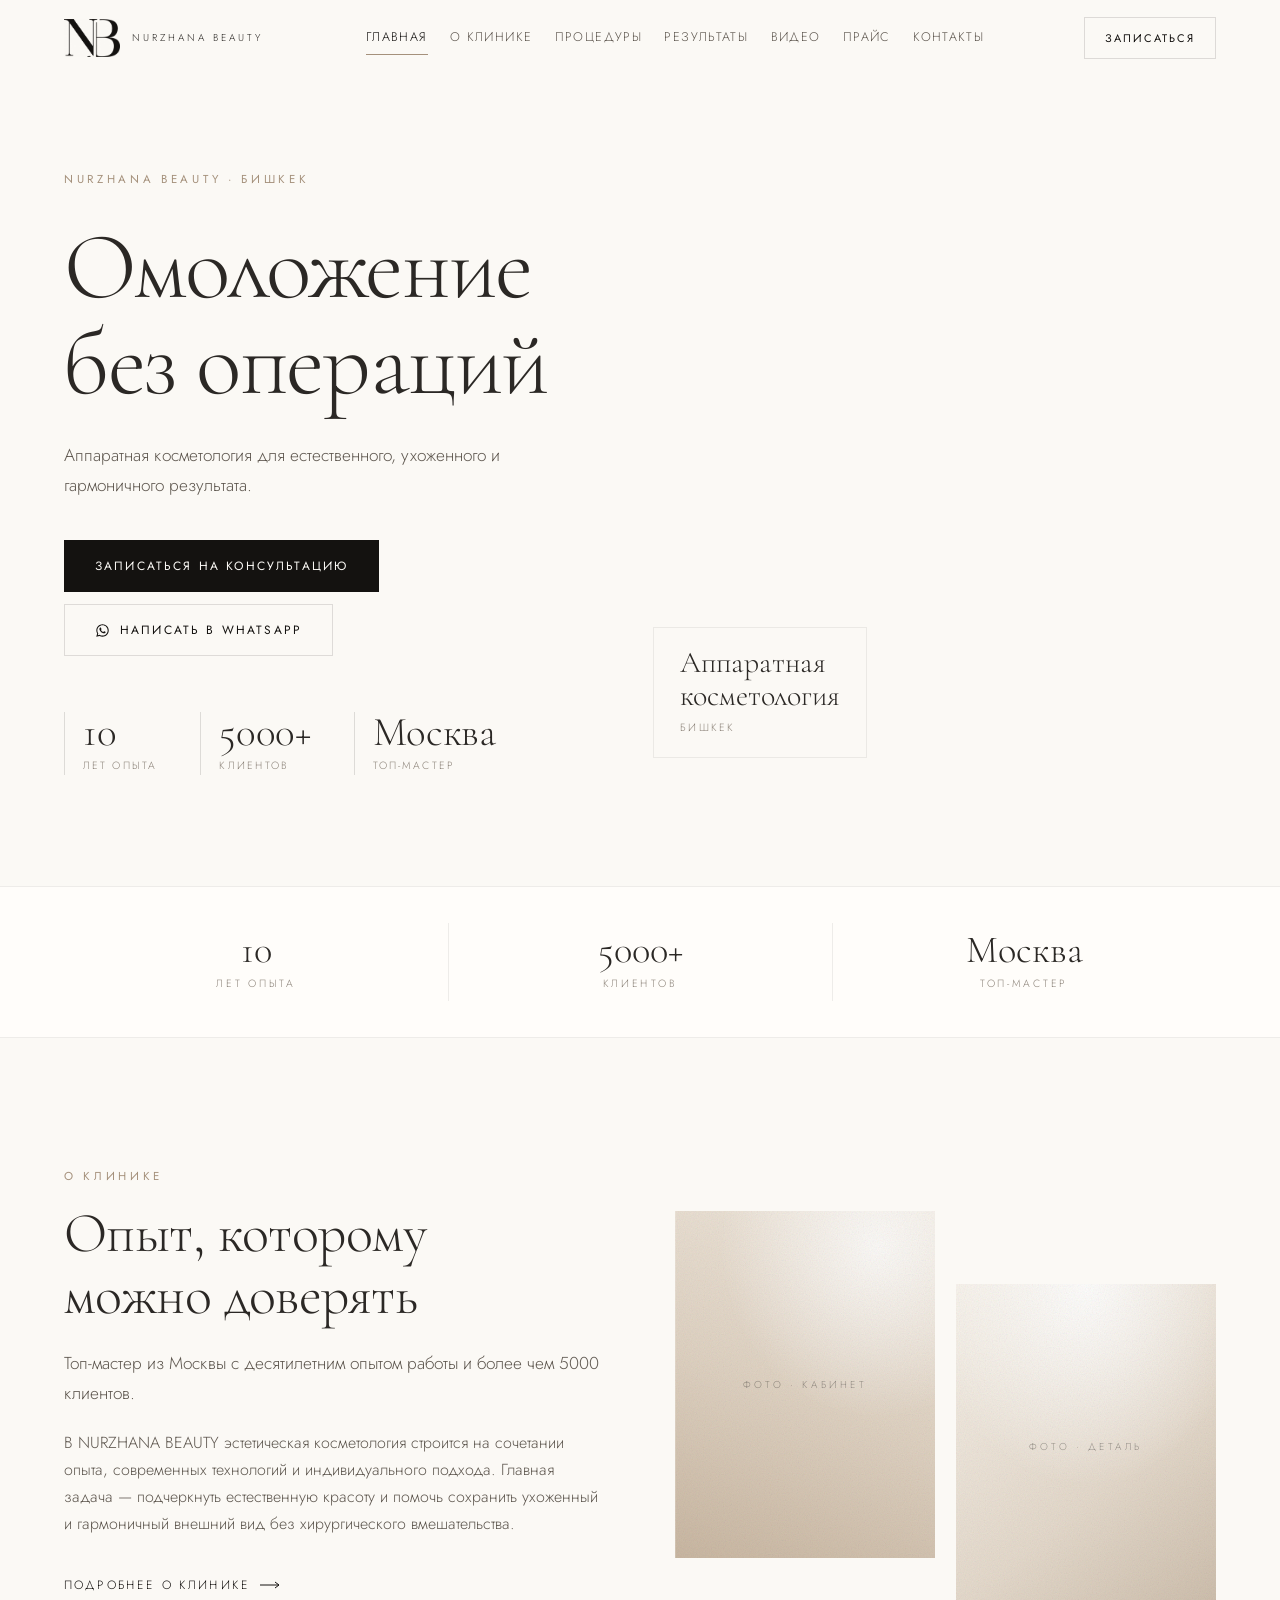
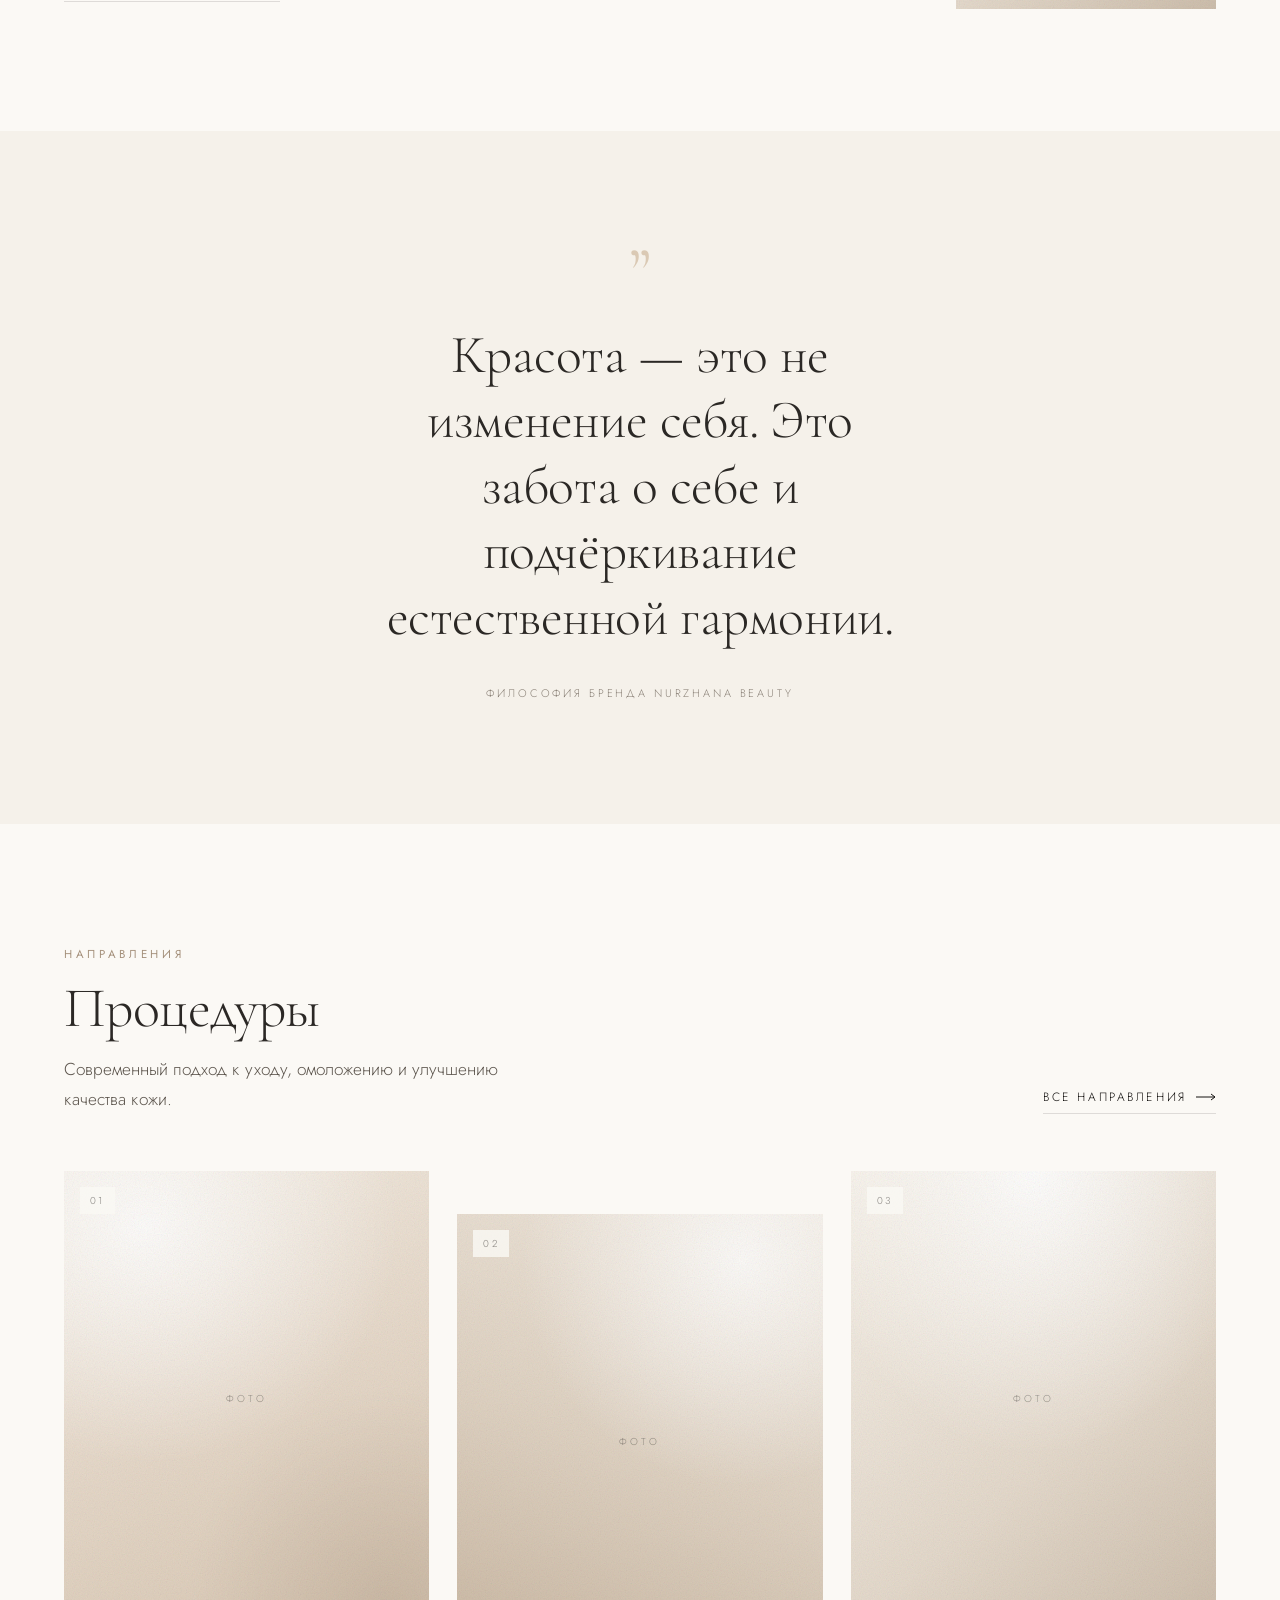
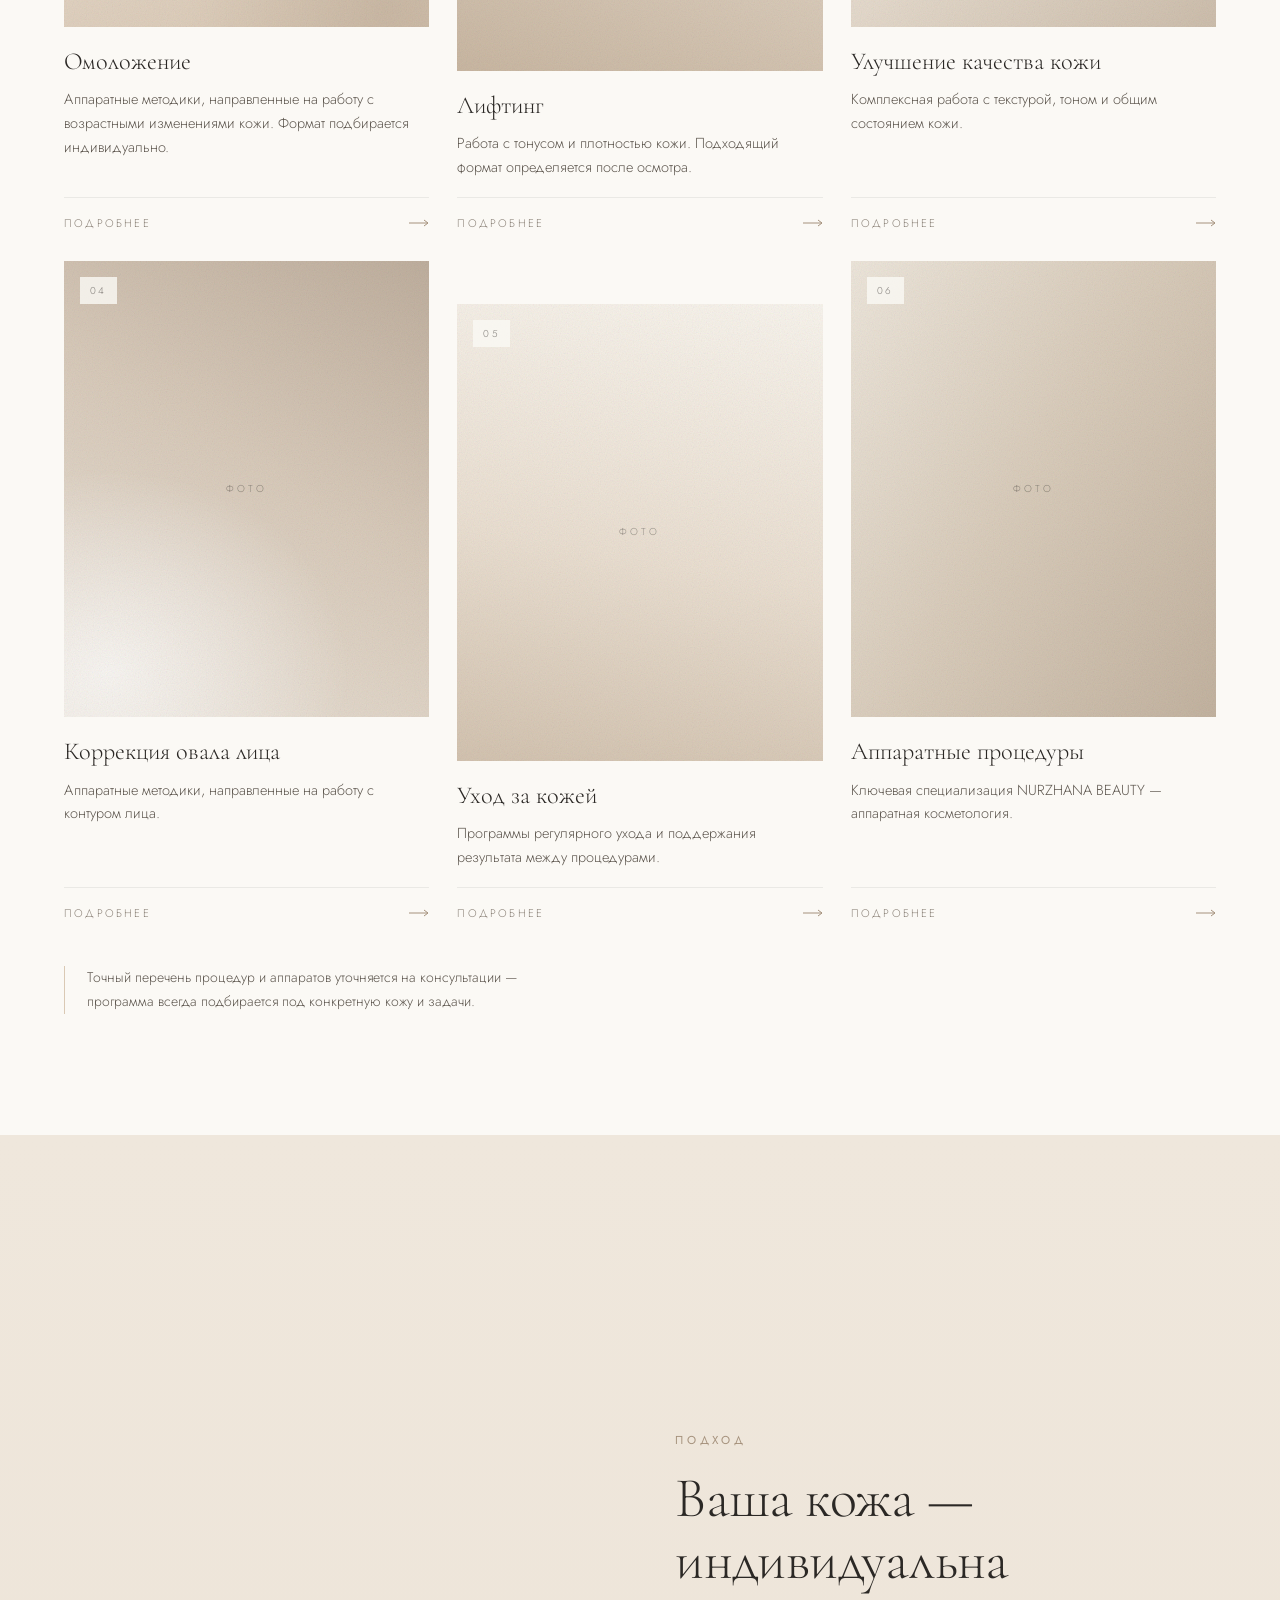
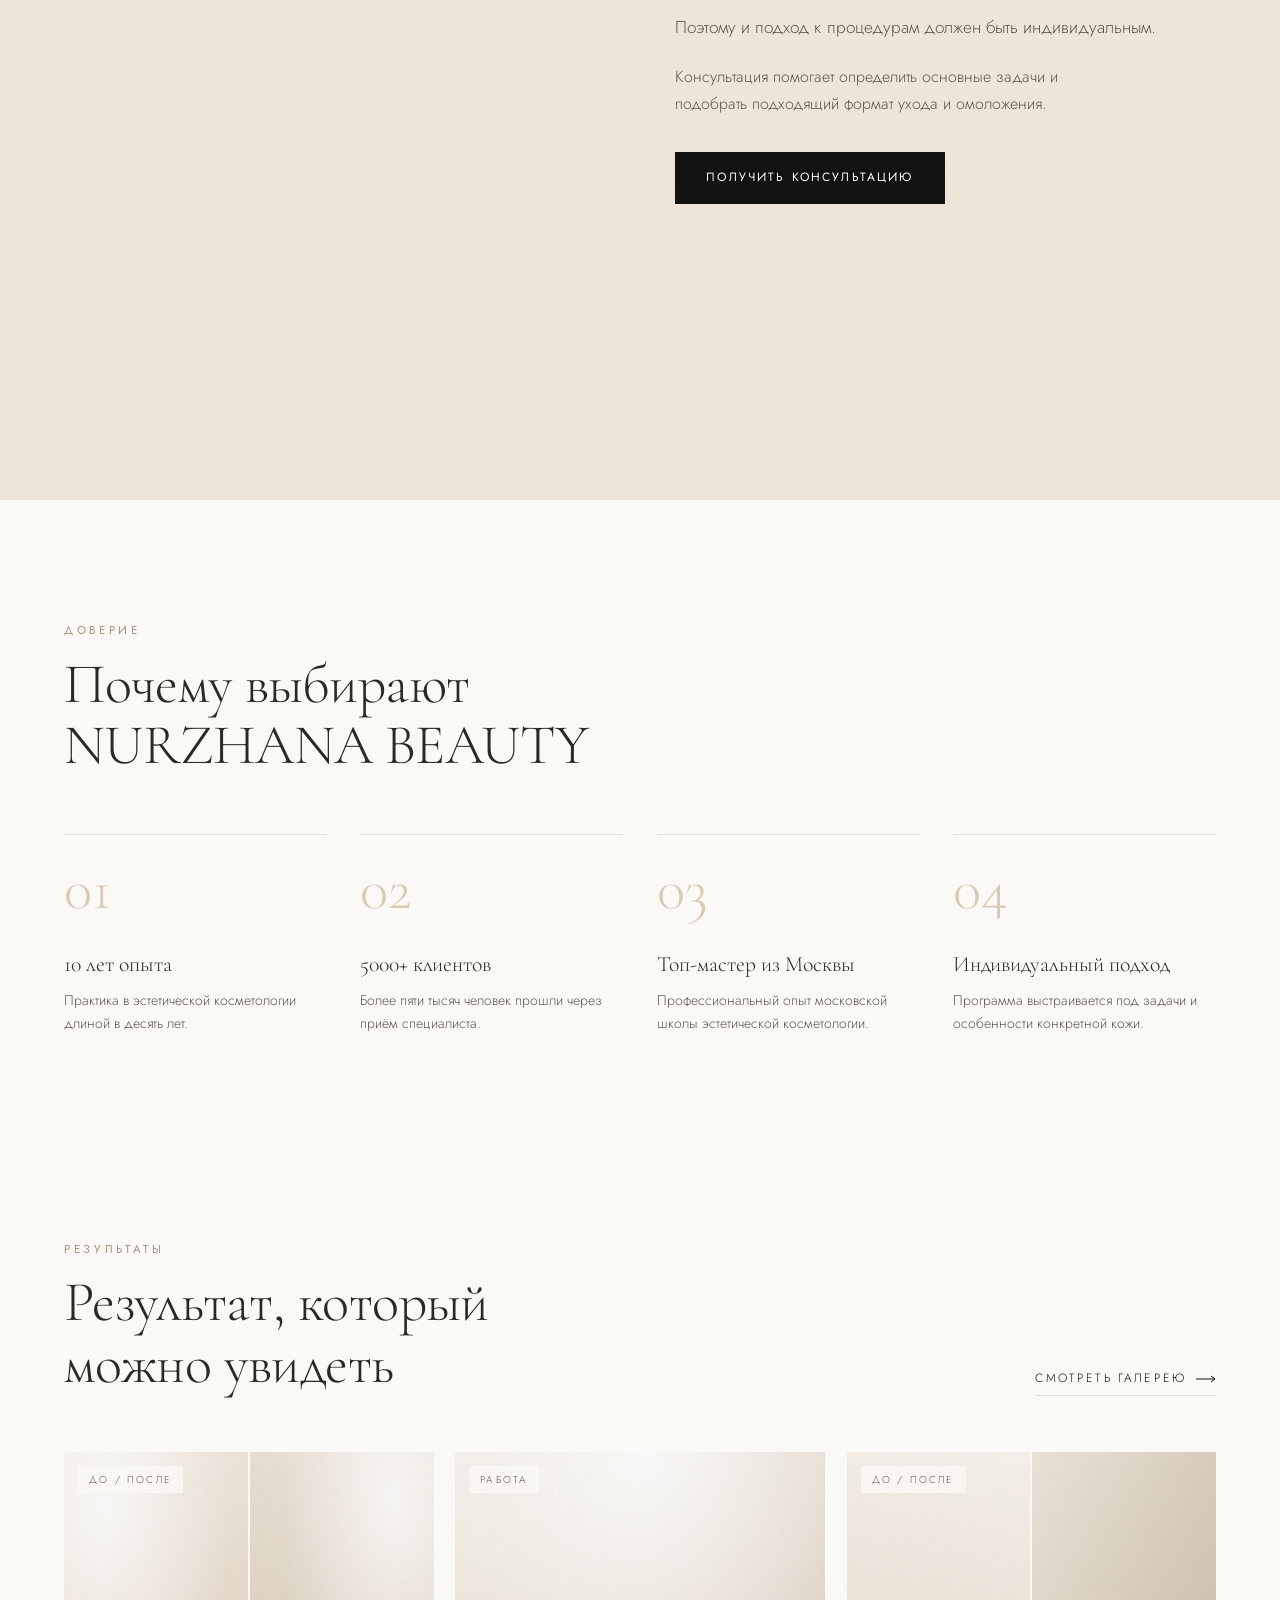
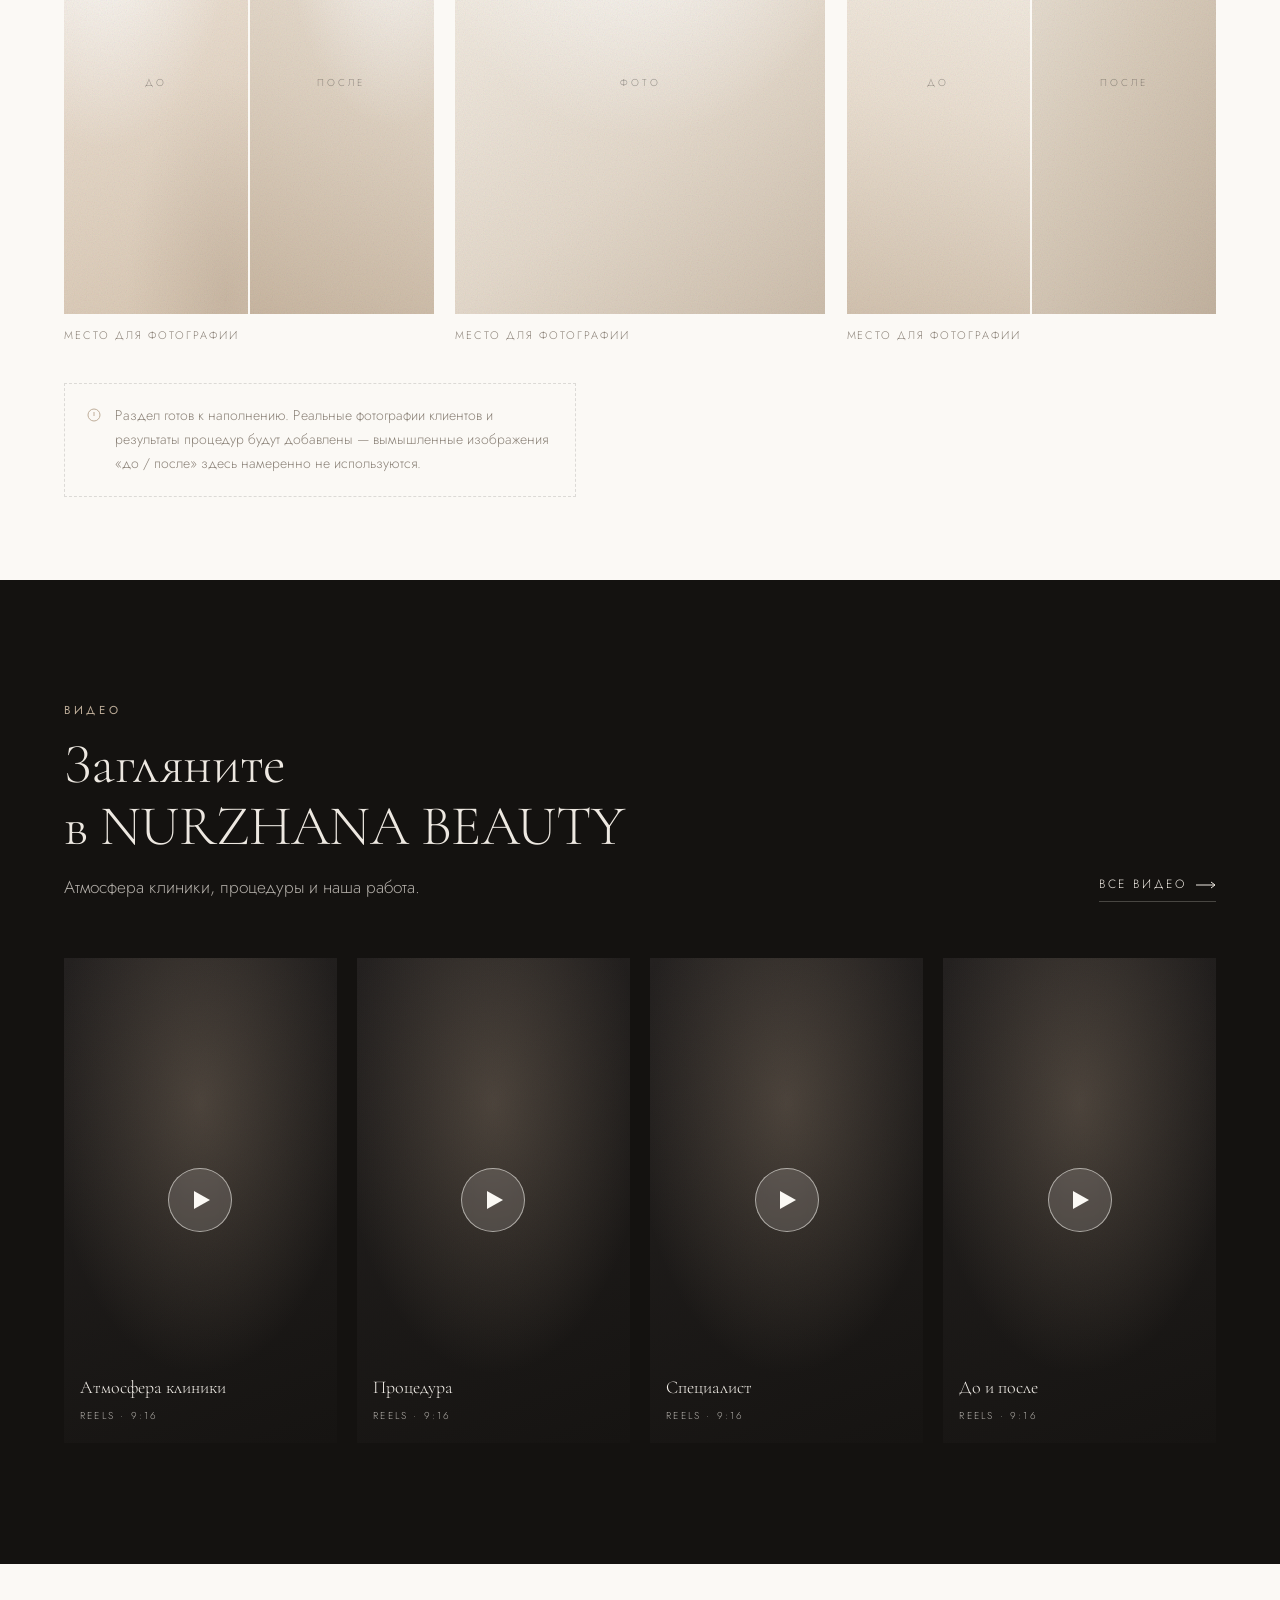
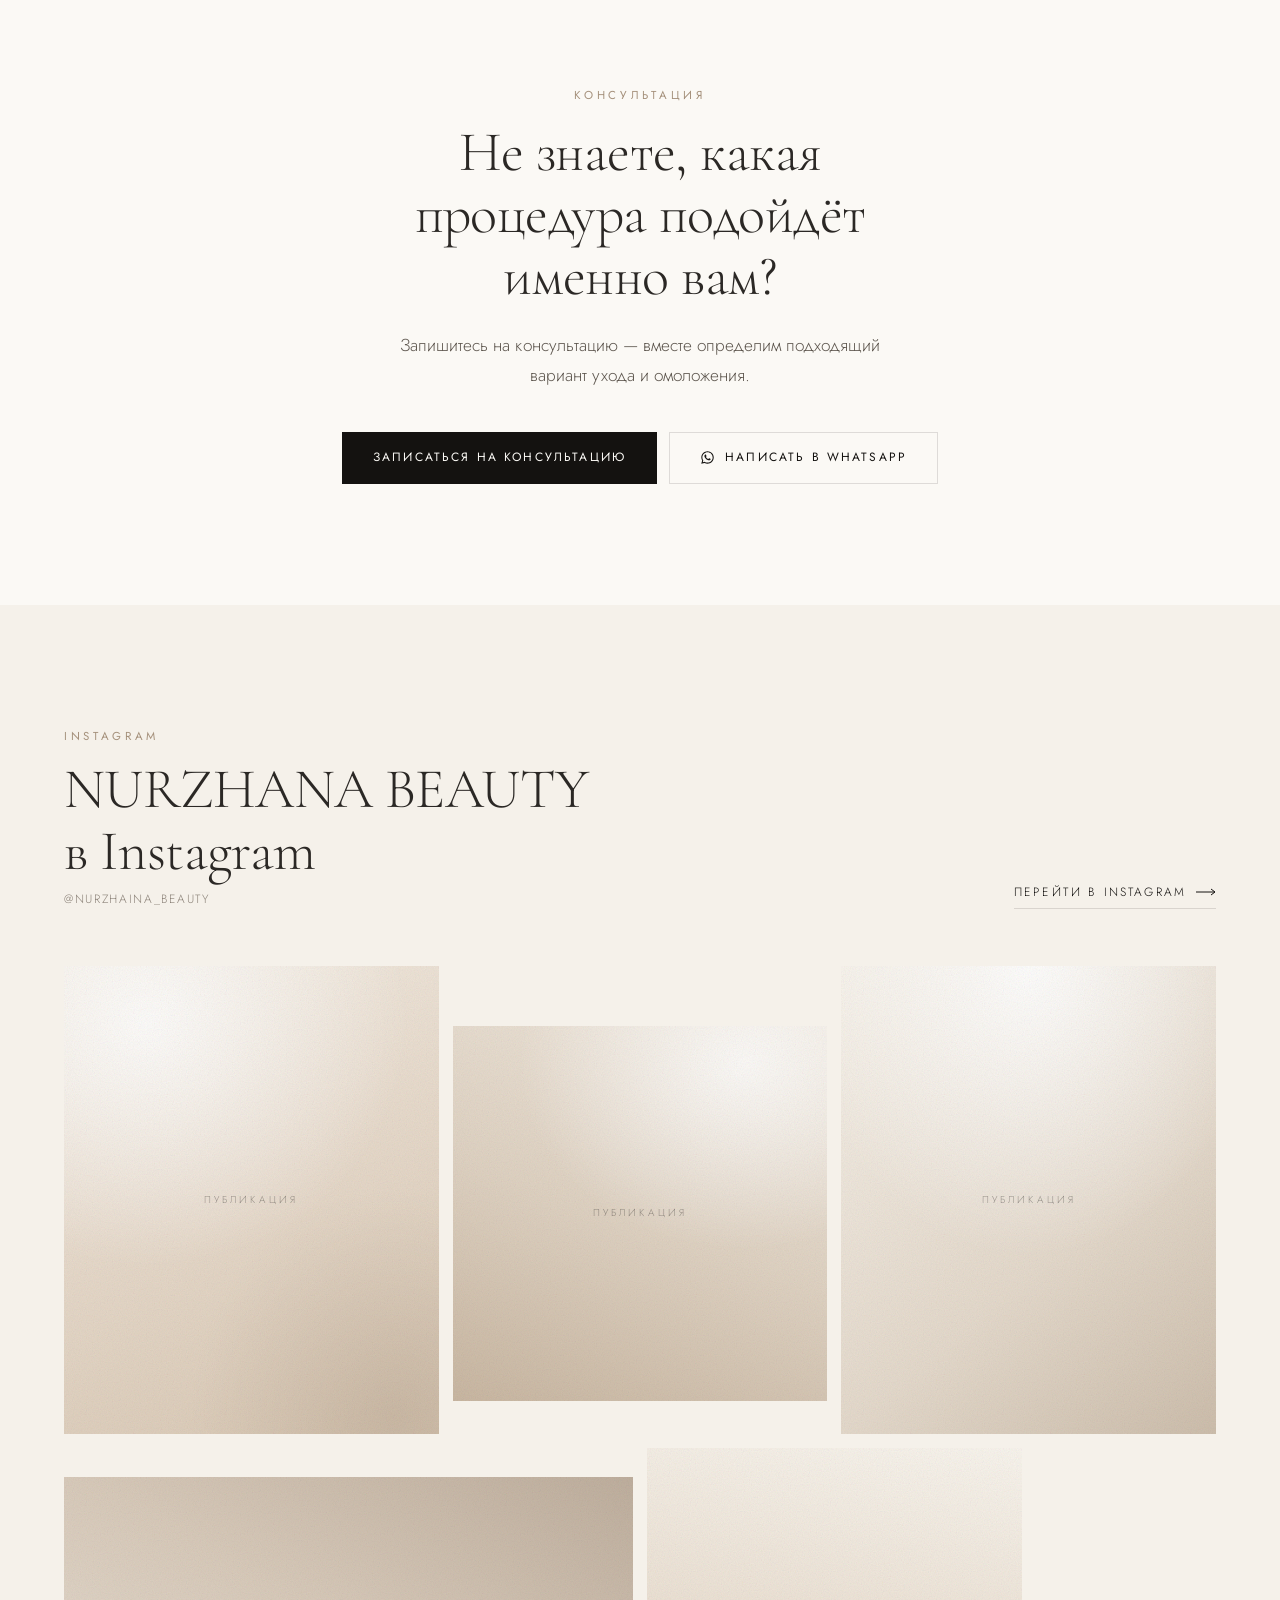
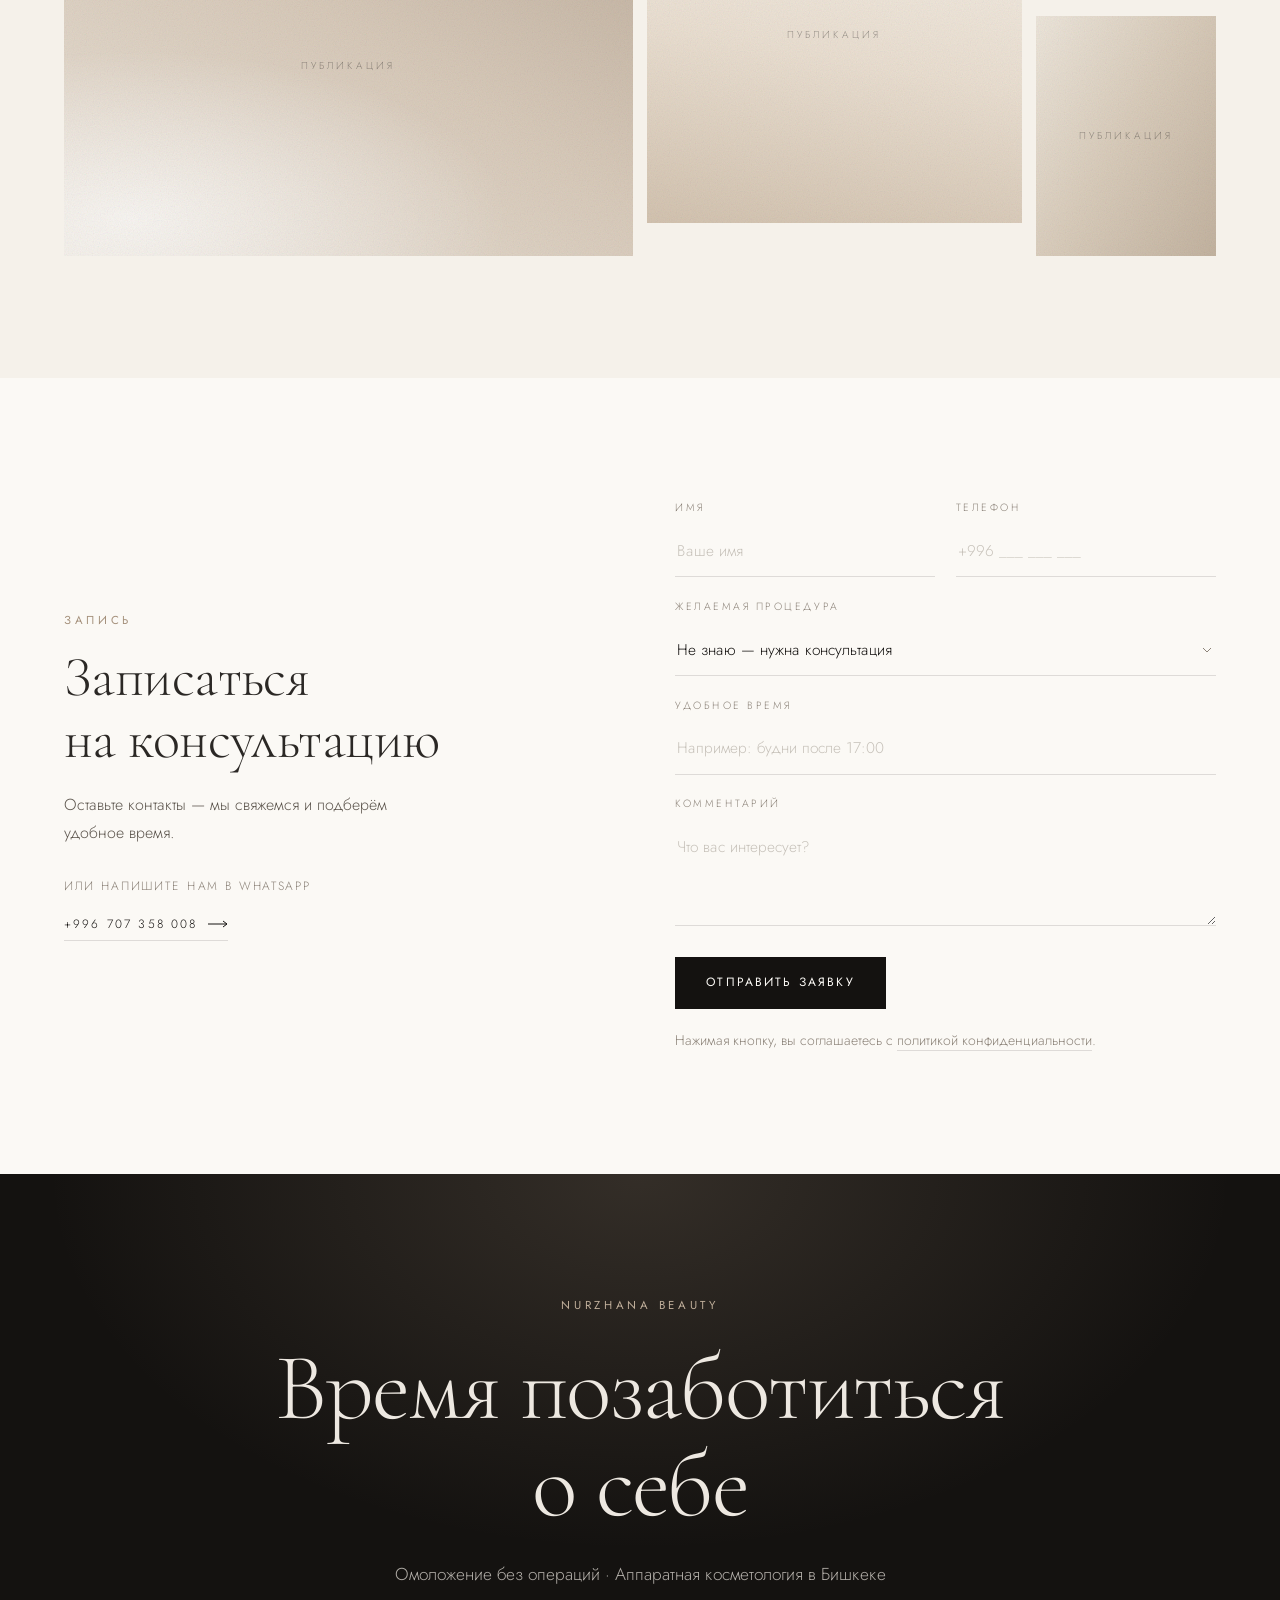
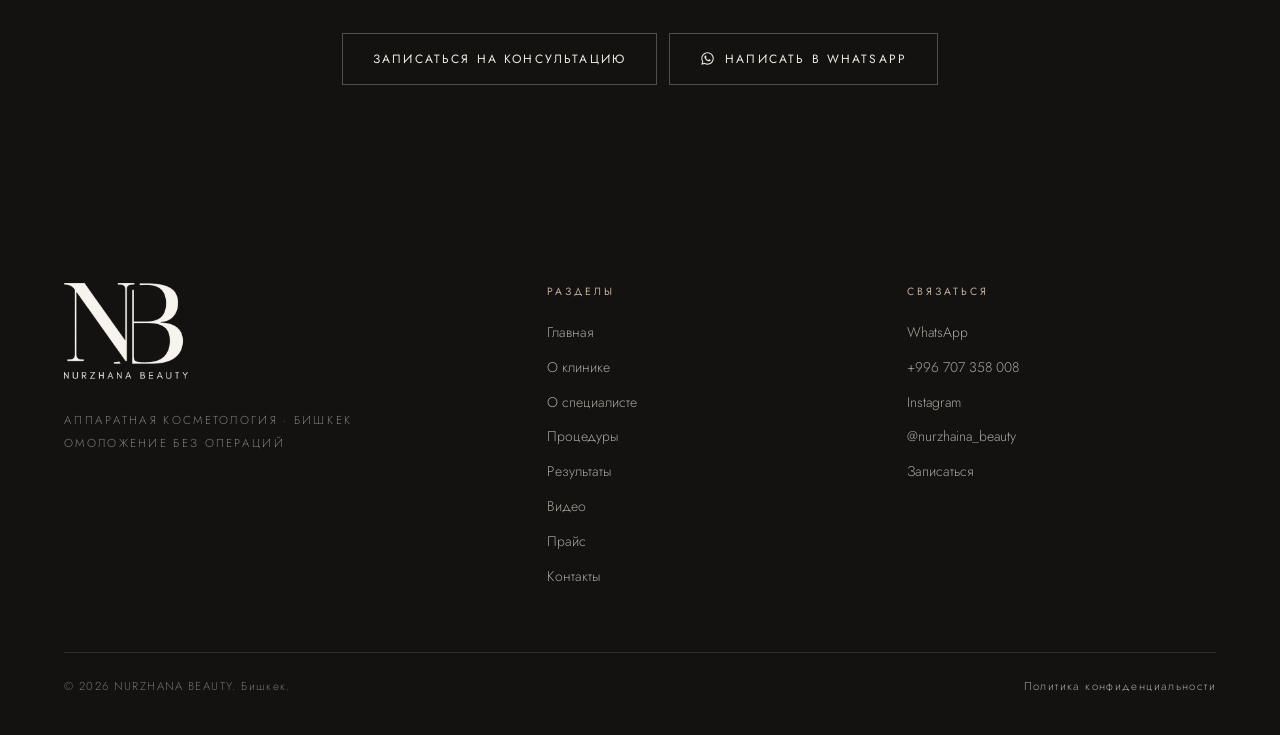
==== commit c0d8f159: "Облегчил логотип в подвале Полный знак отдавался в 560 px при отображении в 124 px и весил 133 КБ. У" ====
--- a/index.html
+++ b/index.html
@@ -569,7 +569,7 @@
     <div class="footer-grid">
       <div>
         <a class="logo logo--full" href="index.html" aria-label="NURZHANA BEAUTY — на главную">
-          <img class="logo__full" src="assets/img/logo-full-light.png" alt="NURZHANA BEAUTY" width="124" height="96"
+          <img class="logo__full" src="assets/img/logo-full-light.png" alt="NURZHANA BEAUTY" width="124" height="96" loading="lazy" decoding="async"
                onerror="document.documentElement.classList.add('no-logo-img');this.remove()">
           <span class="logo__mono" aria-hidden="true">NB</span>
           <span class="logo__word">Nurzhana Beauty</span>
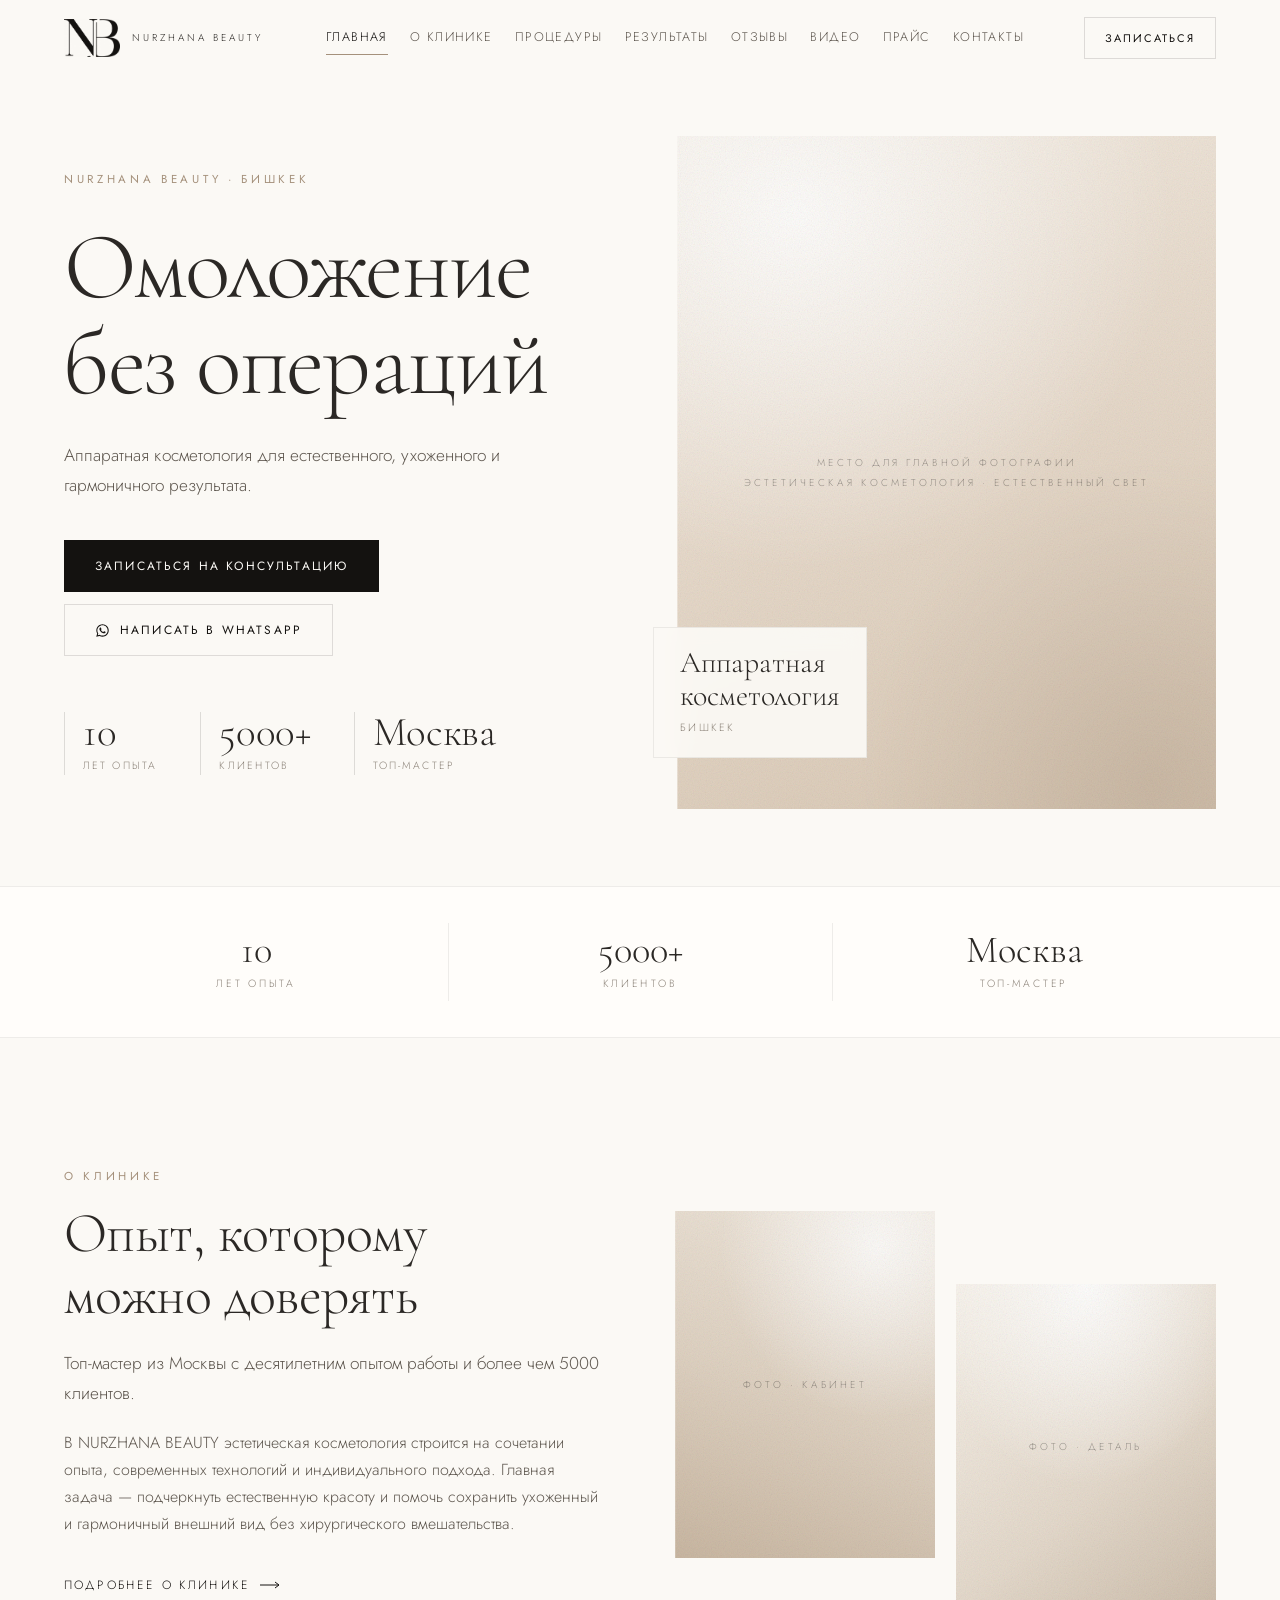
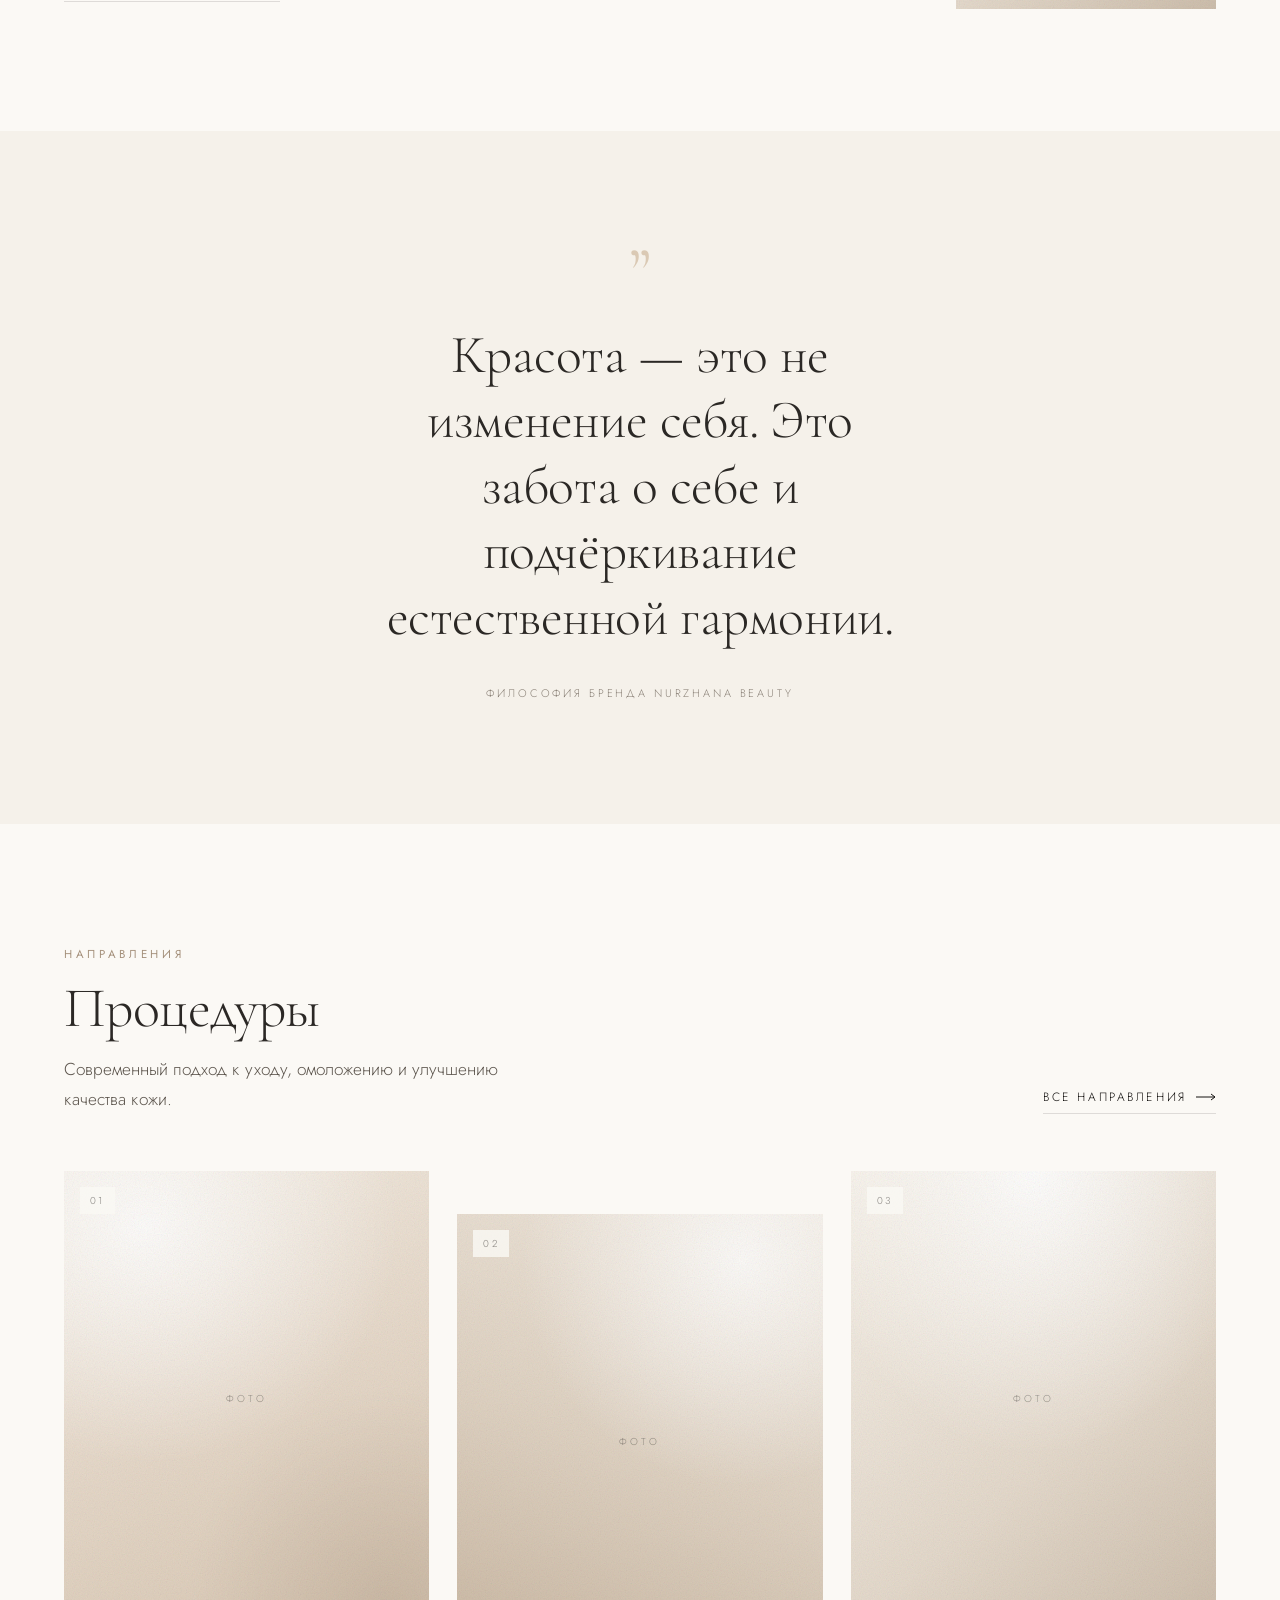
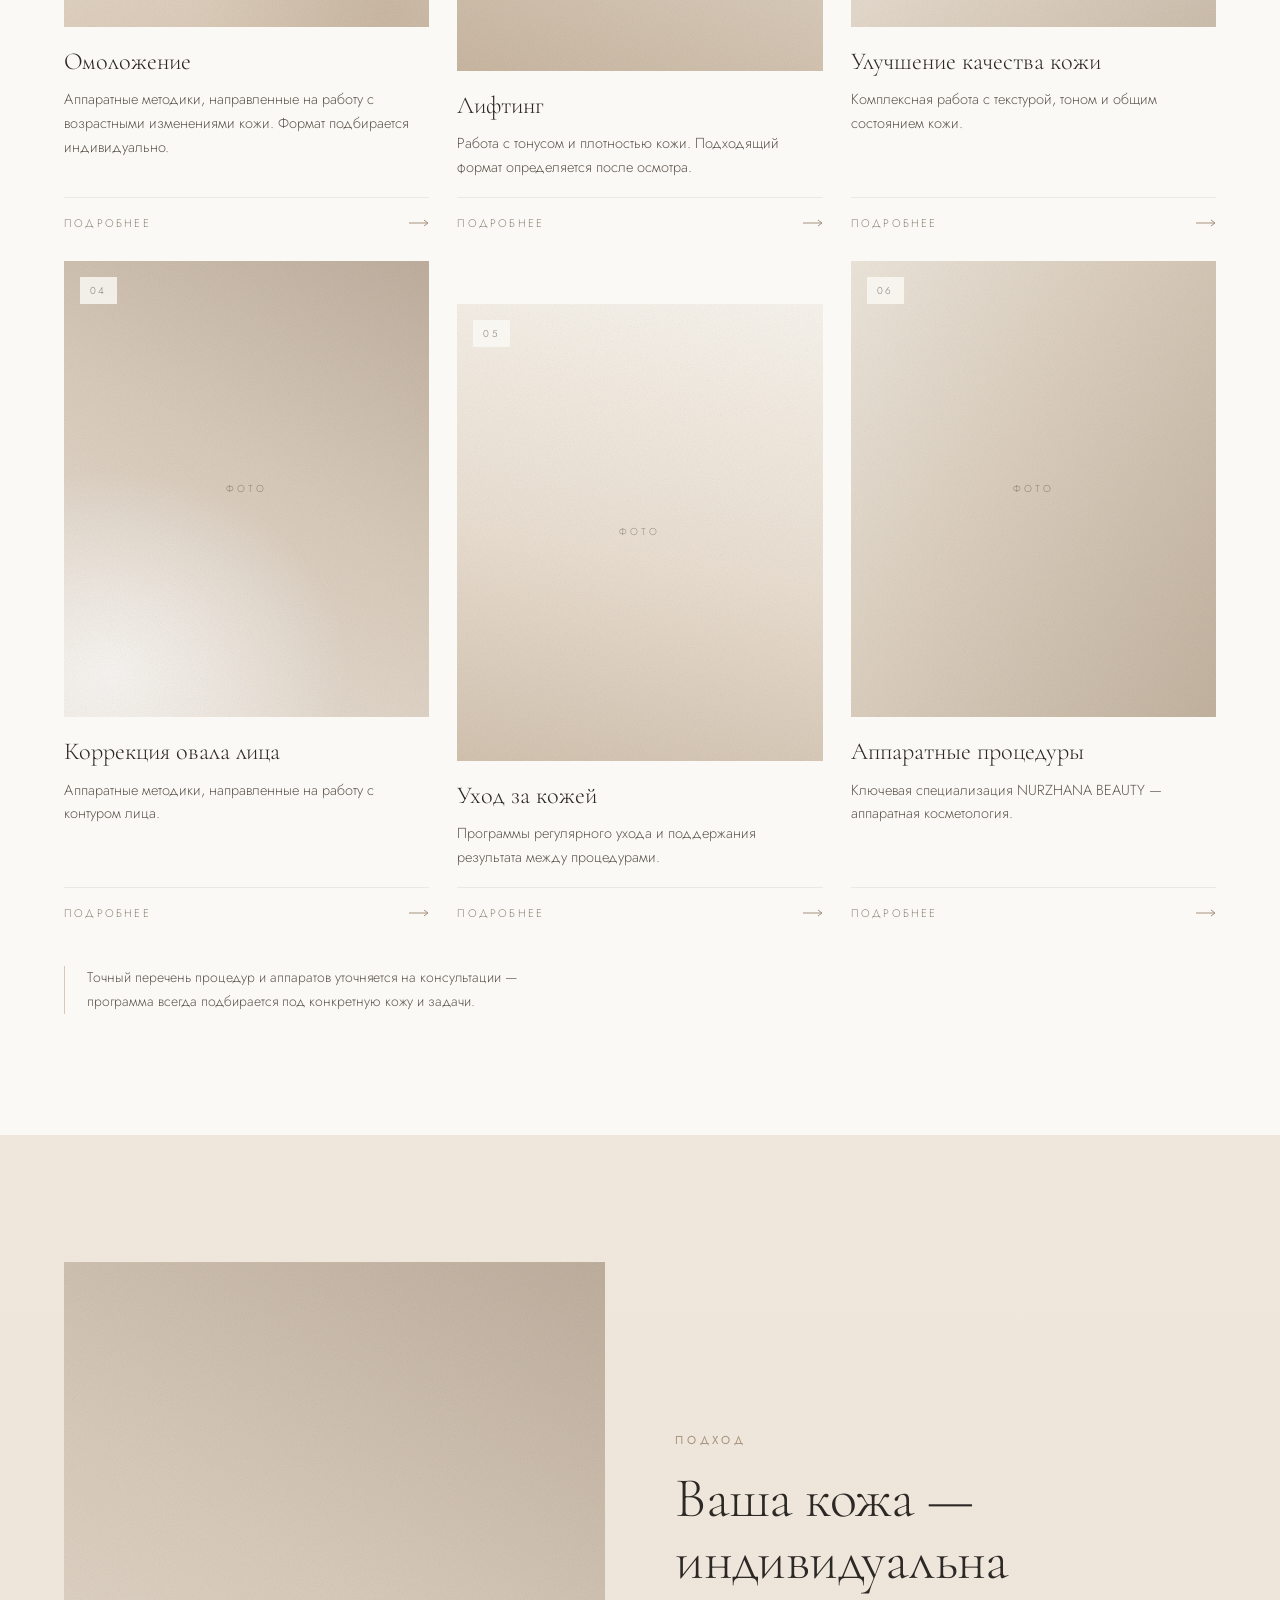
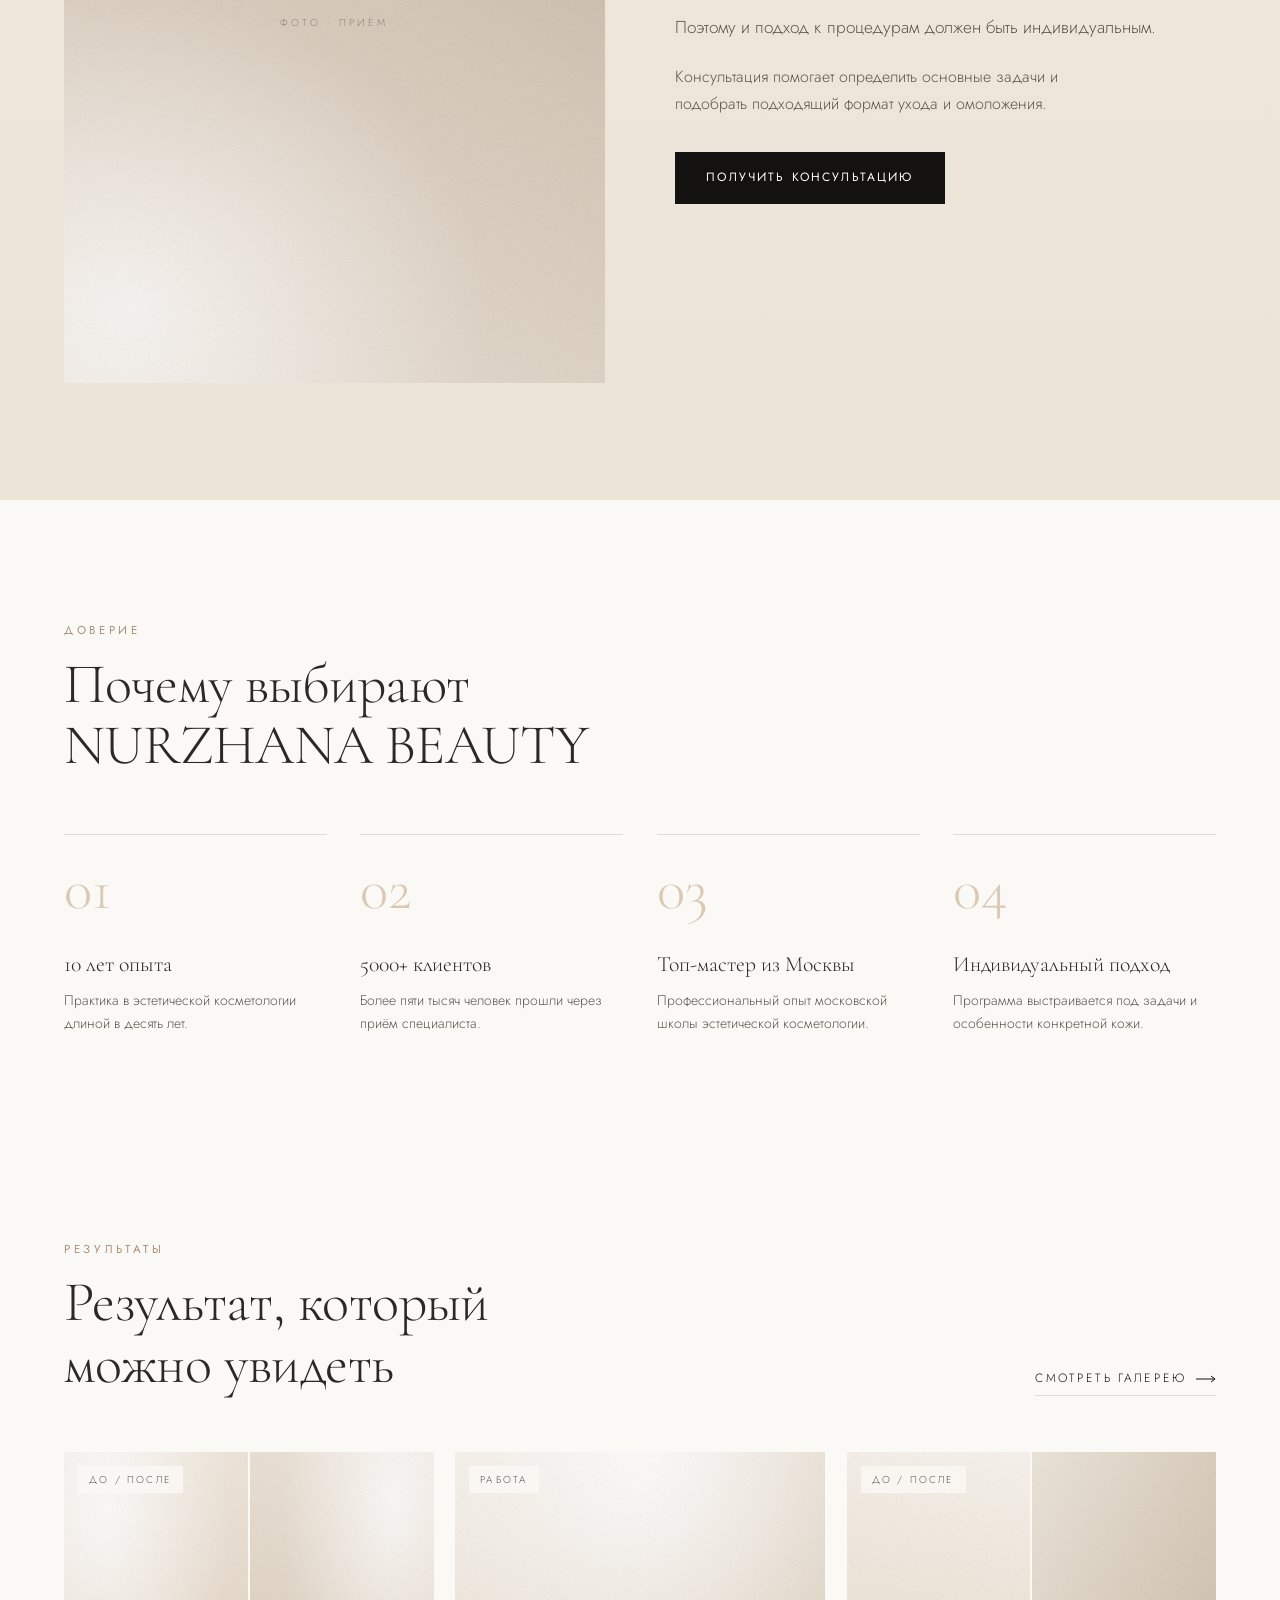
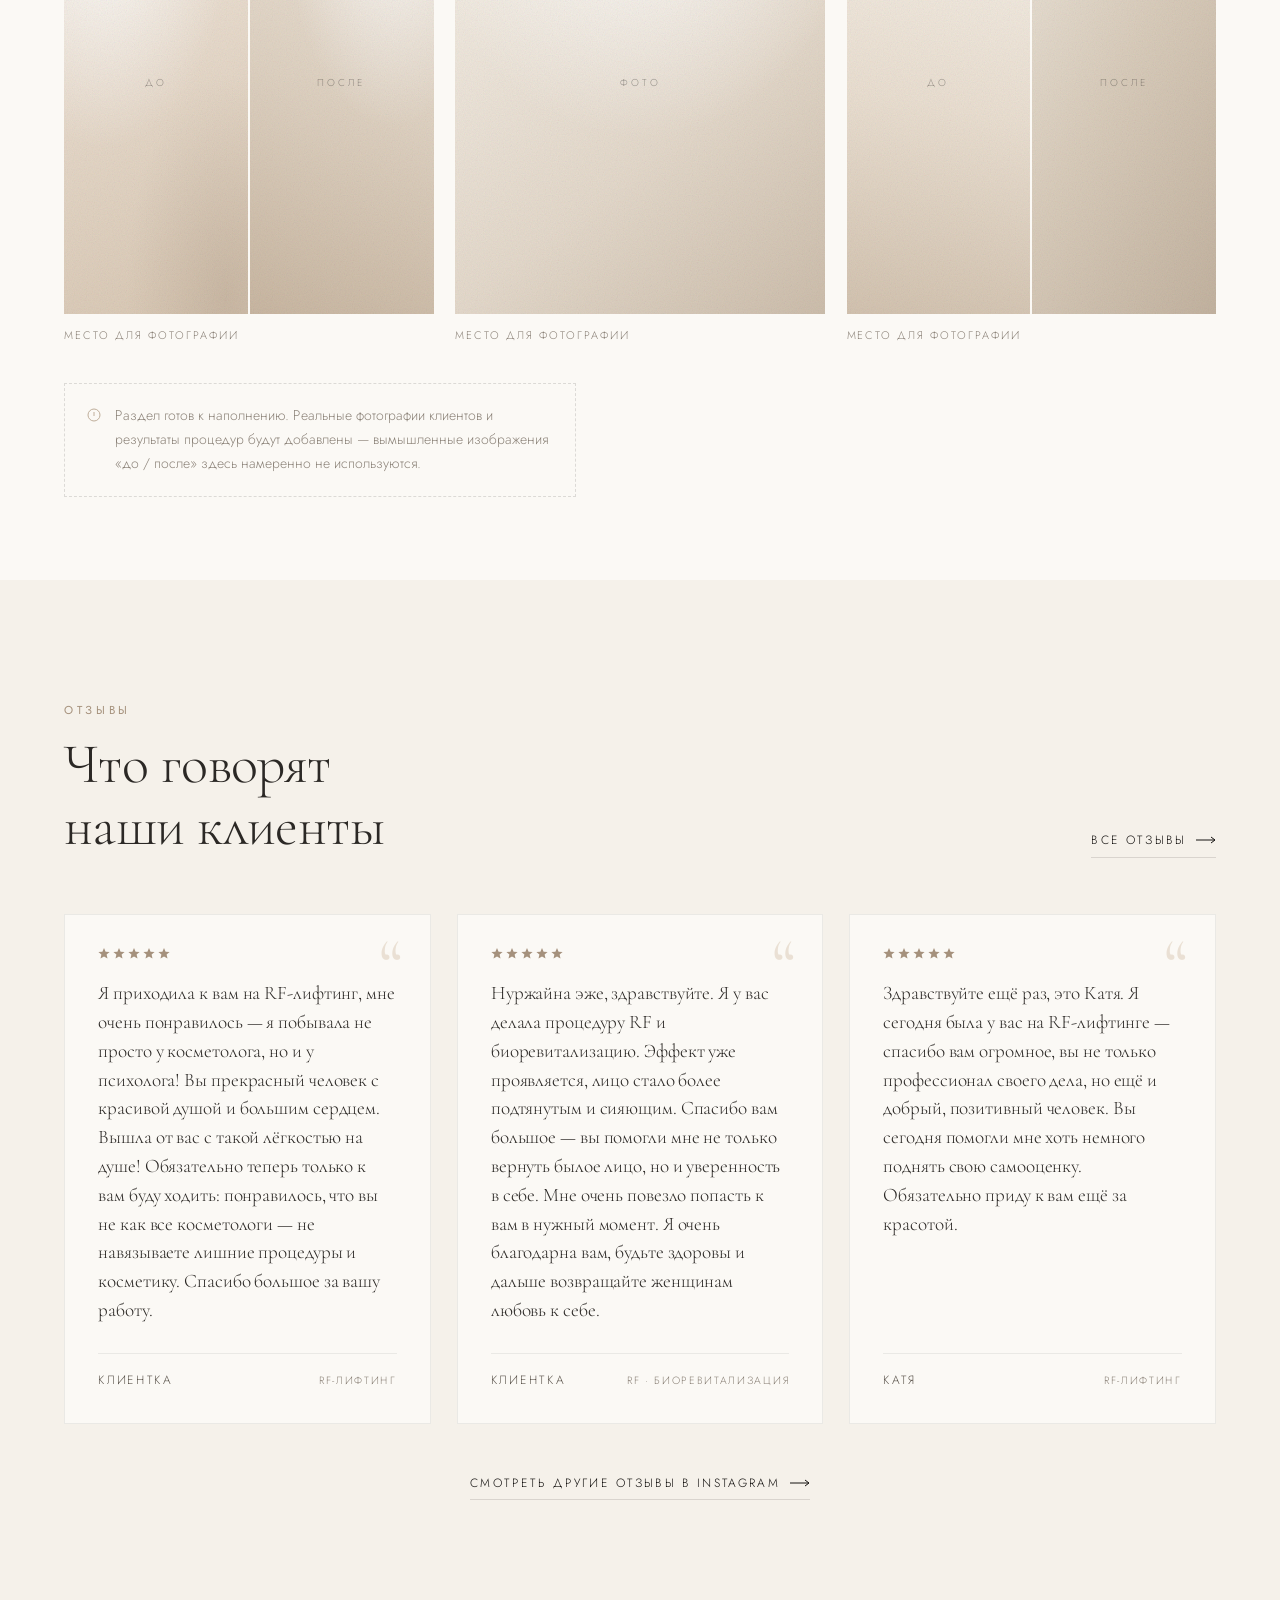
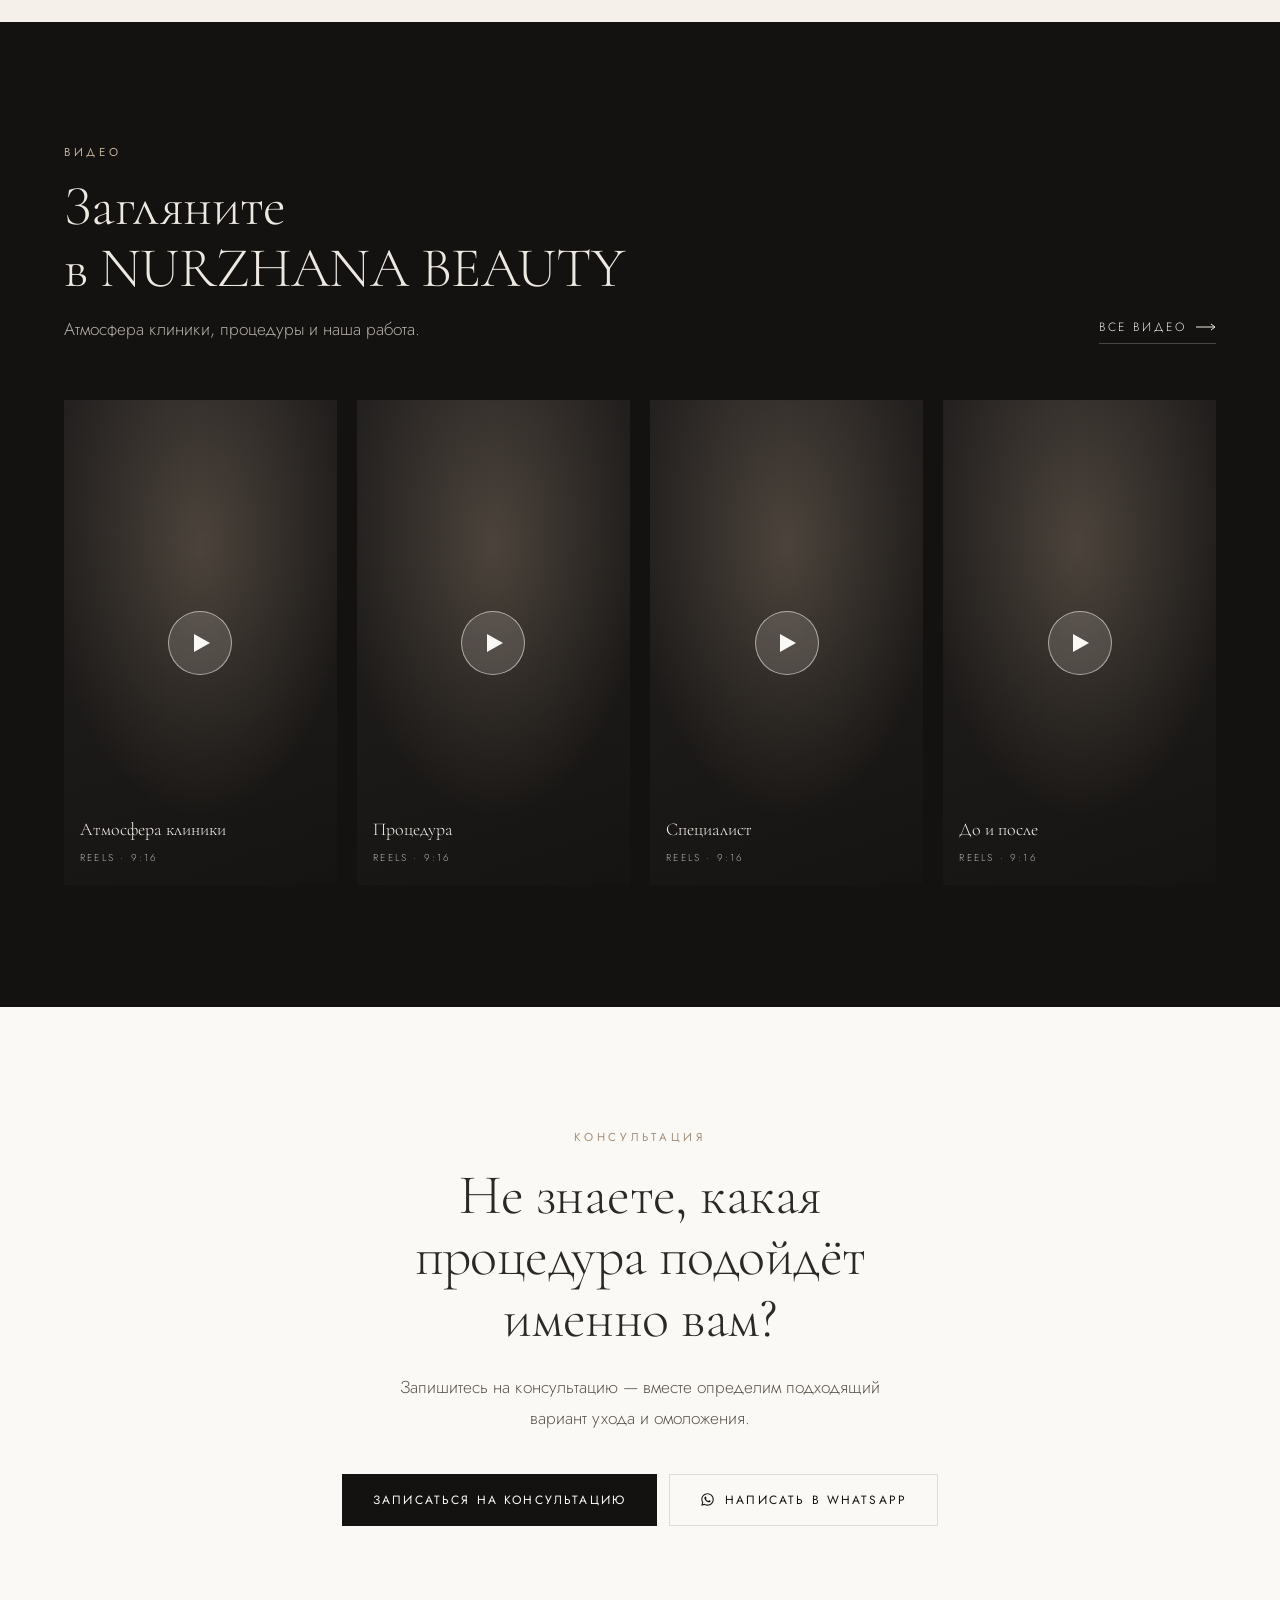
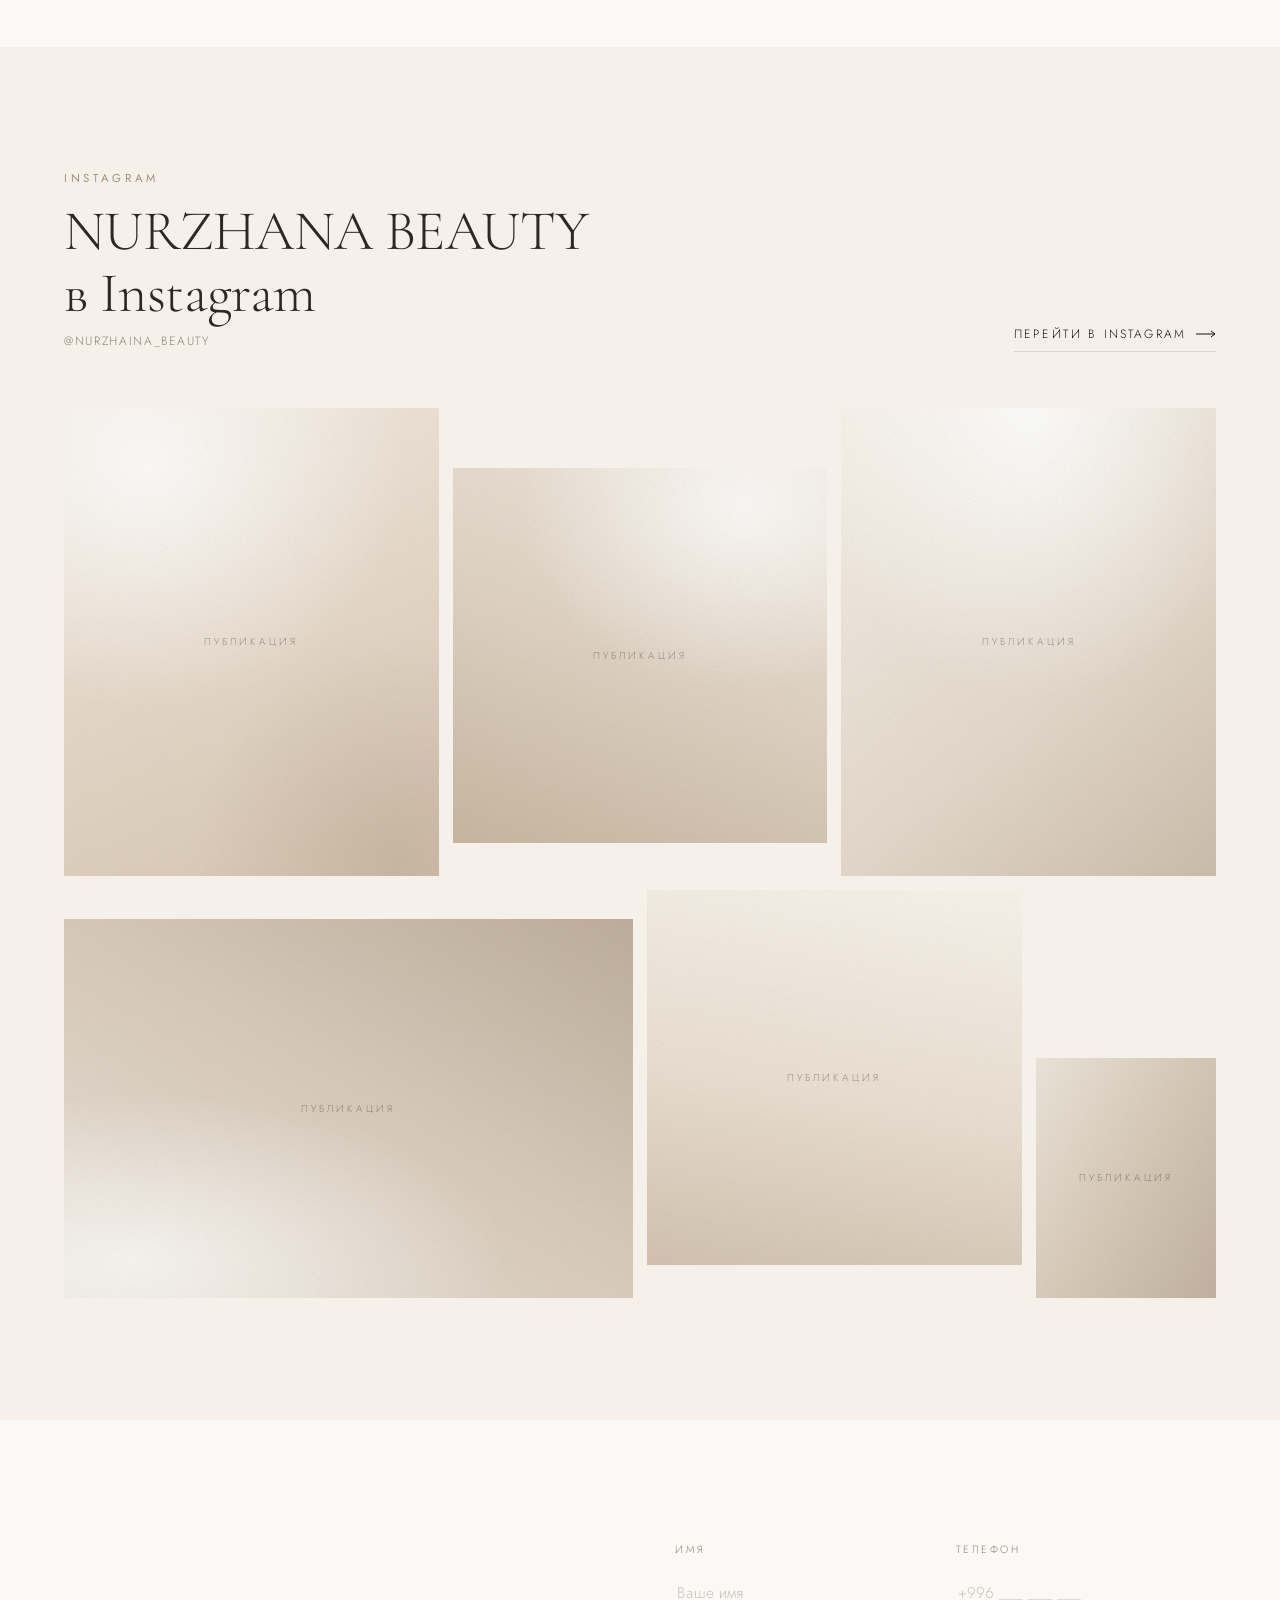
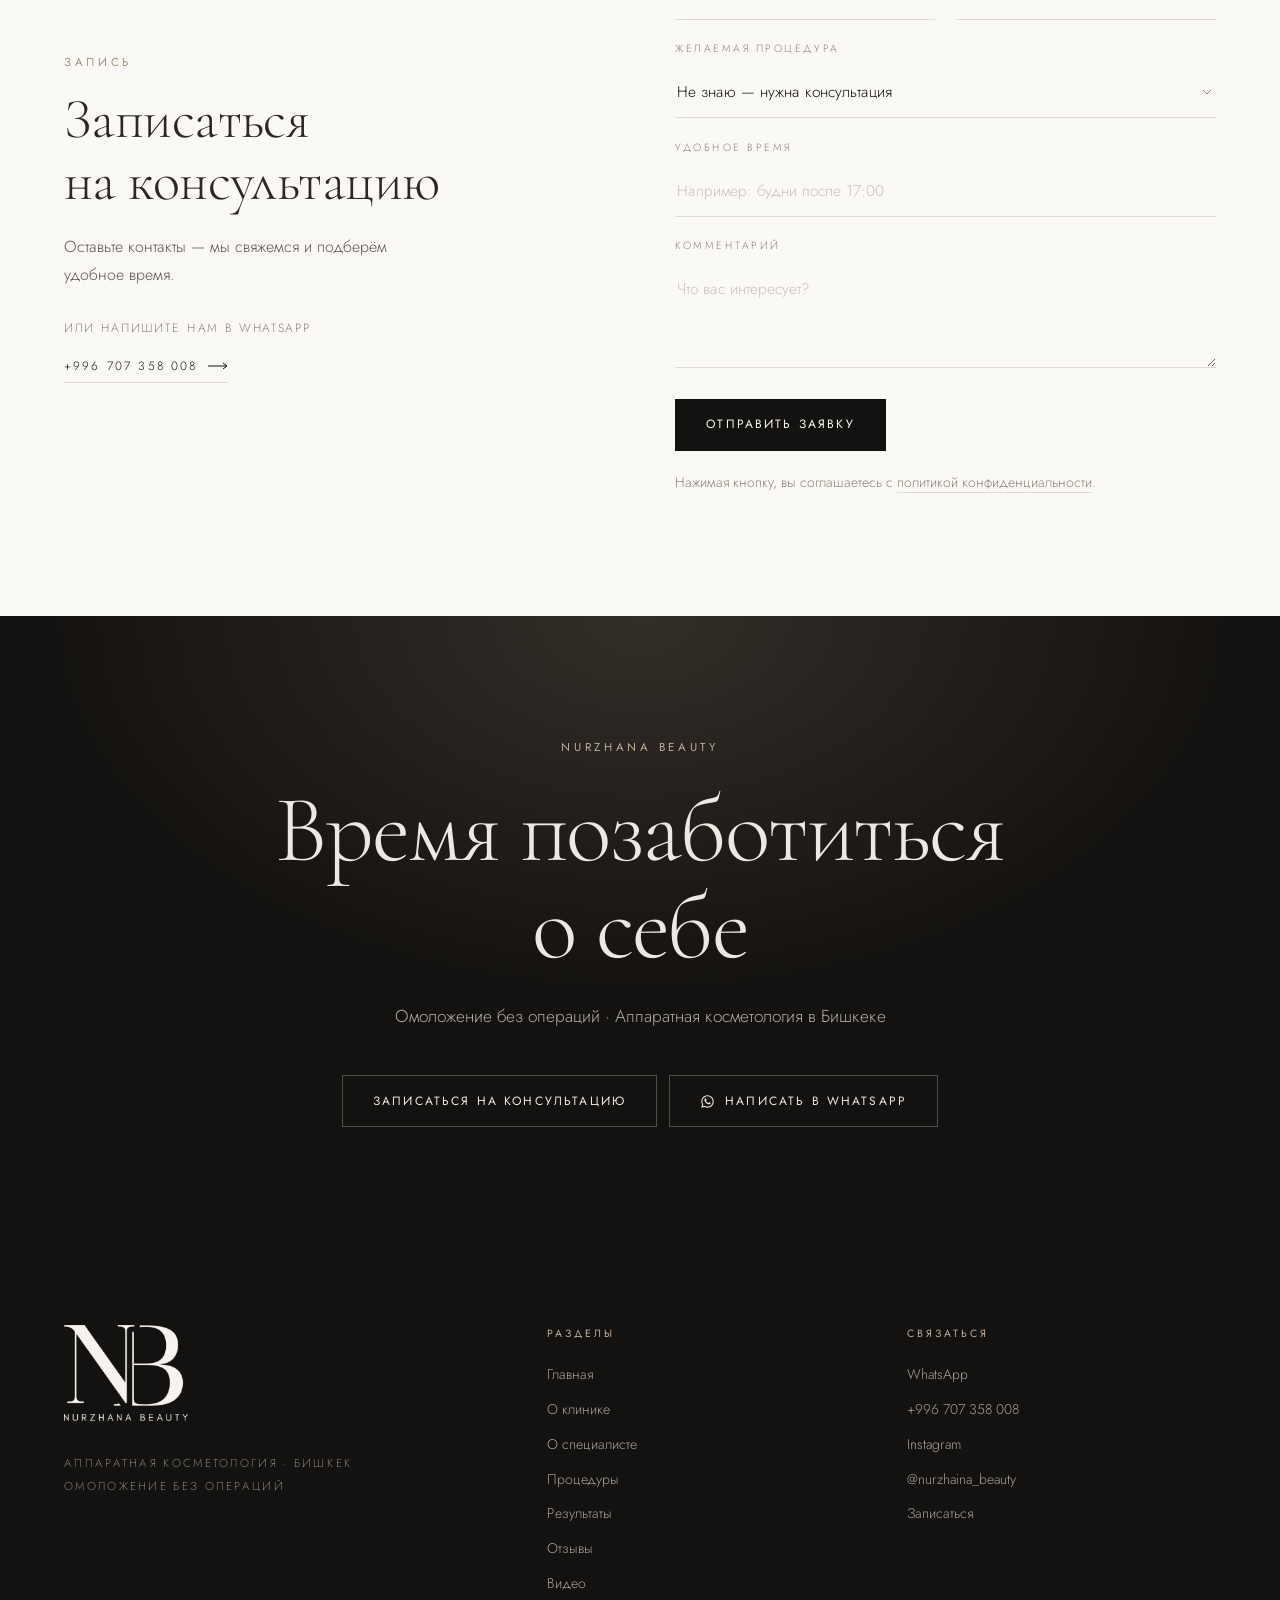
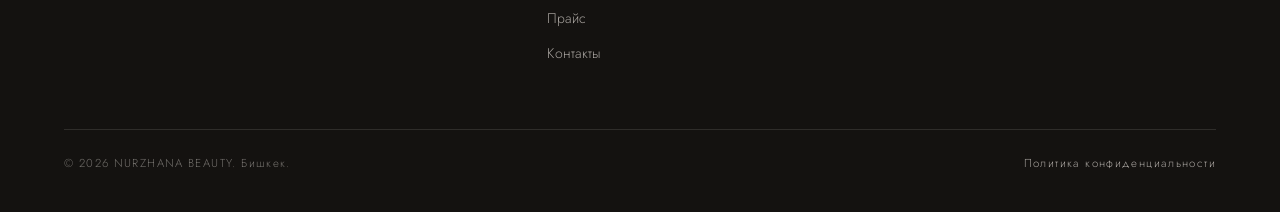
==== commit 18ad0213: "Отзывы, видео о специалисте, реальный прайс и карта Наполнение сайта реальными данными клиники:  - С" ====
--- a/index.html
+++ b/index.html
@@ -54,6 +54,7 @@
       <a href="about.html">О клинике</a>
       <a href="procedures.html">Процедуры</a>
       <a href="results.html">Результаты</a>
+      <a href="reviews.html">Отзывы</a>
       <a href="video.html">Видео</a>
       <a href="price.html">Прайс</a>
       <a href="contacts.html">Контакты</a>
@@ -73,6 +74,7 @@
     <a href="about.html">О клинике</a>
     <a href="procedures.html">Процедуры</a>
     <a href="results.html">Результаты</a>
+    <a href="reviews.html">Отзывы</a>
     <a href="video.html">Видео</a>
     <a href="price.html">Прайс</a>
     <a href="contacts.html">Контакты</a>
@@ -386,6 +388,35 @@
       <svg width="14" height="14" viewBox="0 0 14 14" fill="none" stroke="currentColor"><circle cx="7" cy="7" r="6"/><path d="M7 4v4M7 10h.01"/></svg>
       <span>Раздел готов к наполнению. Реальные фотографии клиентов и результаты процедур будут добавлены — вымышленные изображения «до / после» здесь намеренно не используются.</span>
     </p>
+  </section>
+
+  <!-- ============ ОТЗЫВЫ ============ -->
+  <section class="sec sec--milk">
+    <div class="wrap">
+      <div class="sechead">
+        <div class="sechead__l">
+          <p class="eyebrow" data-reveal="fade">Отзывы</p>
+          <h2 class="h2" data-reveal data-d="60">Что говорят<br>наши клиенты</h2>
+        </div>
+        <div data-reveal data-d="140">
+          <a class="link-arrow" href="reviews.html">
+            <span>Все отзывы</span>
+            <svg width="20" height="8" viewBox="0 0 20 8" fill="none" stroke="currentColor"><path d="M15 1l4 3-4 3M0 4h19"/></svg>
+          </a>
+        </div>
+      </div>
+
+      <div class="reviews" data-reviews data-limit="3">
+        <noscript><p class="body">Отзывы клиентов доступны в нашем <a href="https://www.instagram.com/nurzhaina_beauty/" target="_blank" rel="noopener">Instagram</a>.</p></noscript>
+      </div>
+
+      <div class="center" data-reveal style="margin-top:clamp(30px,3.4vw,48px)">
+        <a class="link-arrow" href="https://www.instagram.com/nurzhaina_beauty/" data-ig-reviews>
+          <span>Смотреть другие отзывы в Instagram</span>
+          <svg width="20" height="8" viewBox="0 0 20 8" fill="none" stroke="currentColor"><path d="M15 1l4 3-4 3M0 4h19"/></svg>
+        </a>
+      </div>
+    </div>
   </section>
 
   <!-- ============ ВИДЕО ============ -->
@@ -585,6 +616,7 @@
           <li><a href="specialist.html">О специалисте</a></li>
           <li><a href="procedures.html">Процедуры</a></li>
           <li><a href="results.html">Результаты</a></li>
+          <li><a href="reviews.html">Отзывы</a></li>
           <li><a href="video.html">Видео</a></li>
           <li><a href="price.html">Прайс</a></li>
           <li><a href="contacts.html">Контакты</a></li>
--- a/assets/css/style.css
+++ b/assets/css/style.css
@@ -388,6 +388,56 @@
 .reel__cap b{display:block;font-family:var(--serif);font-size:18px;font-weight:300;line-height:1.3}
 .reel__cap span{font-size:10px;letter-spacing:.22em;text-transform:uppercase;opacity:.7}
 
+/* ---------- reviews ---------- */
+.reviews{display:grid;grid-template-columns:repeat(3,1fr);gap:clamp(16px,2vw,30px)}
+.reviews--2{grid-template-columns:repeat(2,1fr)}
+.review{
+  display:flex;flex-direction:column;
+  background:var(--warm-white);border:1px solid var(--line-soft);
+  padding:clamp(24px,2.6vw,36px);position:relative
+}
+.review::before{
+  content:"\201C";position:absolute;top:clamp(6px,1vw,14px);right:clamp(16px,2vw,26px);
+  font-family:var(--serif);font-size:clamp(56px,6vw,84px);line-height:1;color:var(--champagne);opacity:.5
+}
+.review__stars{color:var(--taupe);margin-bottom:18px;display:inline-flex}
+.review__text{
+  font-family:var(--serif);font-weight:300;
+  font-size:clamp(17px,1.5vw,21px);line-height:1.5;letter-spacing:-.005em;color:var(--text);
+  flex:1
+}
+.review__by{
+  margin-top:clamp(20px,2.4vw,28px);padding-top:16px;border-top:1px solid var(--line-soft);
+  display:flex;align-items:baseline;justify-content:space-between;gap:14px;flex-wrap:wrap
+}
+.review__author{font-size:12px;letter-spacing:.14em;text-transform:uppercase;color:var(--text-2)}
+.review__tag{font-size:10.5px;letter-spacing:.16em;text-transform:uppercase;color:var(--text-3)}
+.review-videos{display:grid;grid-template-columns:repeat(4,1fr);gap:clamp(12px,1.6vw,24px)}
+.review-videos--2{grid-template-columns:repeat(2,1fr);max-width:640px}
+.sec--milk .review{background:var(--ivory)}
+
+/* ---------- map ---------- */
+.map{position:relative;overflow:hidden;border:1px solid var(--line-soft);background:var(--warm-white)}
+.map__canvas{display:block;width:100%;height:100%;min-height:clamp(300px,40vw,470px)}
+.map__pin{
+  position:absolute;left:50%;top:50%;transform:translate(-50%,-100%);z-index:2;pointer-events:none;
+  display:flex;flex-direction:column;align-items:center;filter:drop-shadow(0 8px 16px rgba(43,40,37,.28))
+}
+.map__pin svg{width:46px;height:auto;display:block}
+.map__pulse{
+  position:absolute;left:50%;top:50%;width:20px;height:20px;border-radius:50%;transform:translate(-50%,-50%);
+  background:rgba(165,145,124,.4);z-index:1;pointer-events:none;animation:pinpulse 2.6s var(--ease-out) infinite
+}
+@keyframes pinpulse{0%{box-shadow:0 0 0 0 rgba(165,145,124,.36)}70%{box-shadow:0 0 0 26px rgba(165,145,124,0)}100%{box-shadow:0 0 0 0 rgba(165,145,124,0)}}
+@media (prefers-reduced-motion:reduce){.map__pulse{animation:none}}
+.map__badge{
+  position:absolute;left:clamp(14px,2vw,24px);bottom:clamp(14px,2vw,24px);z-index:2;
+  background:rgba(251,249,245,.94);-webkit-backdrop-filter:blur(10px);backdrop-filter:blur(10px);
+  border:1px solid var(--line-soft);padding:14px 20px;max-width:280px
+}
+.map__badge b{display:block;font-family:var(--serif);font-weight:300;font-size:19px;line-height:1.2;margin-bottom:4px}
+.map__badge span{font-size:11px;letter-spacing:.16em;text-transform:uppercase;color:var(--text-3)}
+
 /* ---------- accordion ---------- */
 .acc{border-top:1px solid var(--line-soft)}
 .acc__i{border-bottom:1px solid var(--line-soft)}
@@ -428,6 +478,8 @@
 .price-row__m{font-size:12px;letter-spacing:.14em;text-transform:uppercase;color:var(--text-3)}
 .price-row__p{font-family:var(--serif);font-size:clamp(17px,1.5vw,21px);font-weight:300}
 .price-row__p em{font-style:normal;font-family:var(--sans);font-size:12px;letter-spacing:.14em;text-transform:uppercase;color:var(--text-3)}
+.pricecols{display:grid;grid-template-columns:1fr 1fr;gap:0 clamp(36px,5vw,80px);margin-top:8px}
+@media (max-width:760px){.pricecols{grid-template-columns:1fr;gap:0}}
 .price-note{
   margin-top:clamp(32px,4vw,56px);padding:clamp(22px,2.6vw,32px);
   background:var(--warm-white);border:1px solid var(--line-soft);
@@ -621,6 +673,8 @@
 @media (max-width:1180px){
   .why{grid-template-columns:repeat(2,1fr);row-gap:clamp(30px,4vw,52px)}
   .reels{grid-template-columns:repeat(2,1fr)}
+  .reviews{grid-template-columns:repeat(2,1fr)}
+  .review-videos{grid-template-columns:repeat(2,1fr)}
   .price-row{grid-template-columns:minmax(0,1.3fr) minmax(0,1.2fr) 120px}
   .price-row__cta{grid-column:1/-1;justify-self:start}
 }
@@ -673,8 +727,12 @@
   .lb__nav--p{left:calc(50% - 48px)}
   .lb__nav--n{right:calc(50% - 48px)}
 }
+@media (max-width:640px){
+  .reviews,.reviews--2{grid-template-columns:1fr}
+}
 @media (max-width:560px){
   .cards,.cards--2{grid-template-columns:1fr}
+  .review-videos{grid-template-columns:1fr 1fr}
   .cards--stagger .card:nth-child(2n){margin-top:0}
   .gal,.reels,.ig{grid-template-columns:1fr}
   .ig__i:nth-child(n){grid-column:span 1}
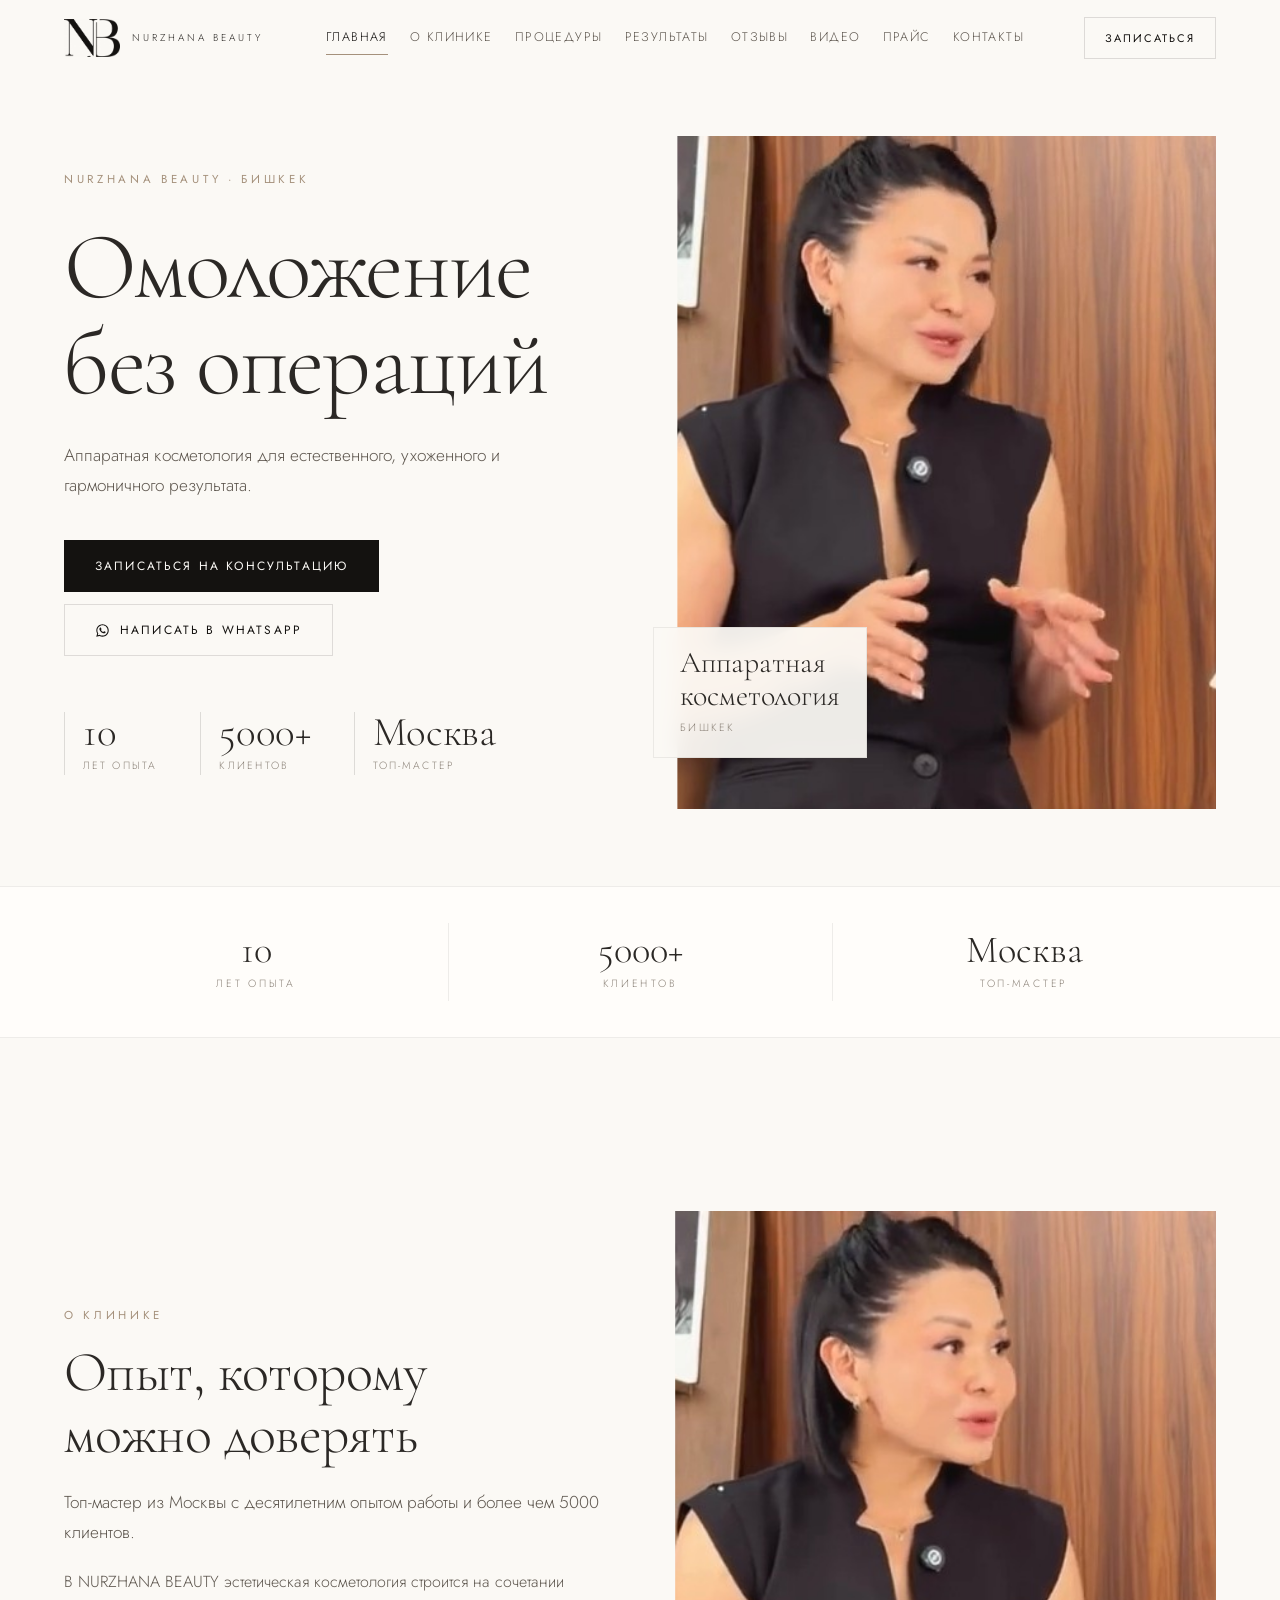
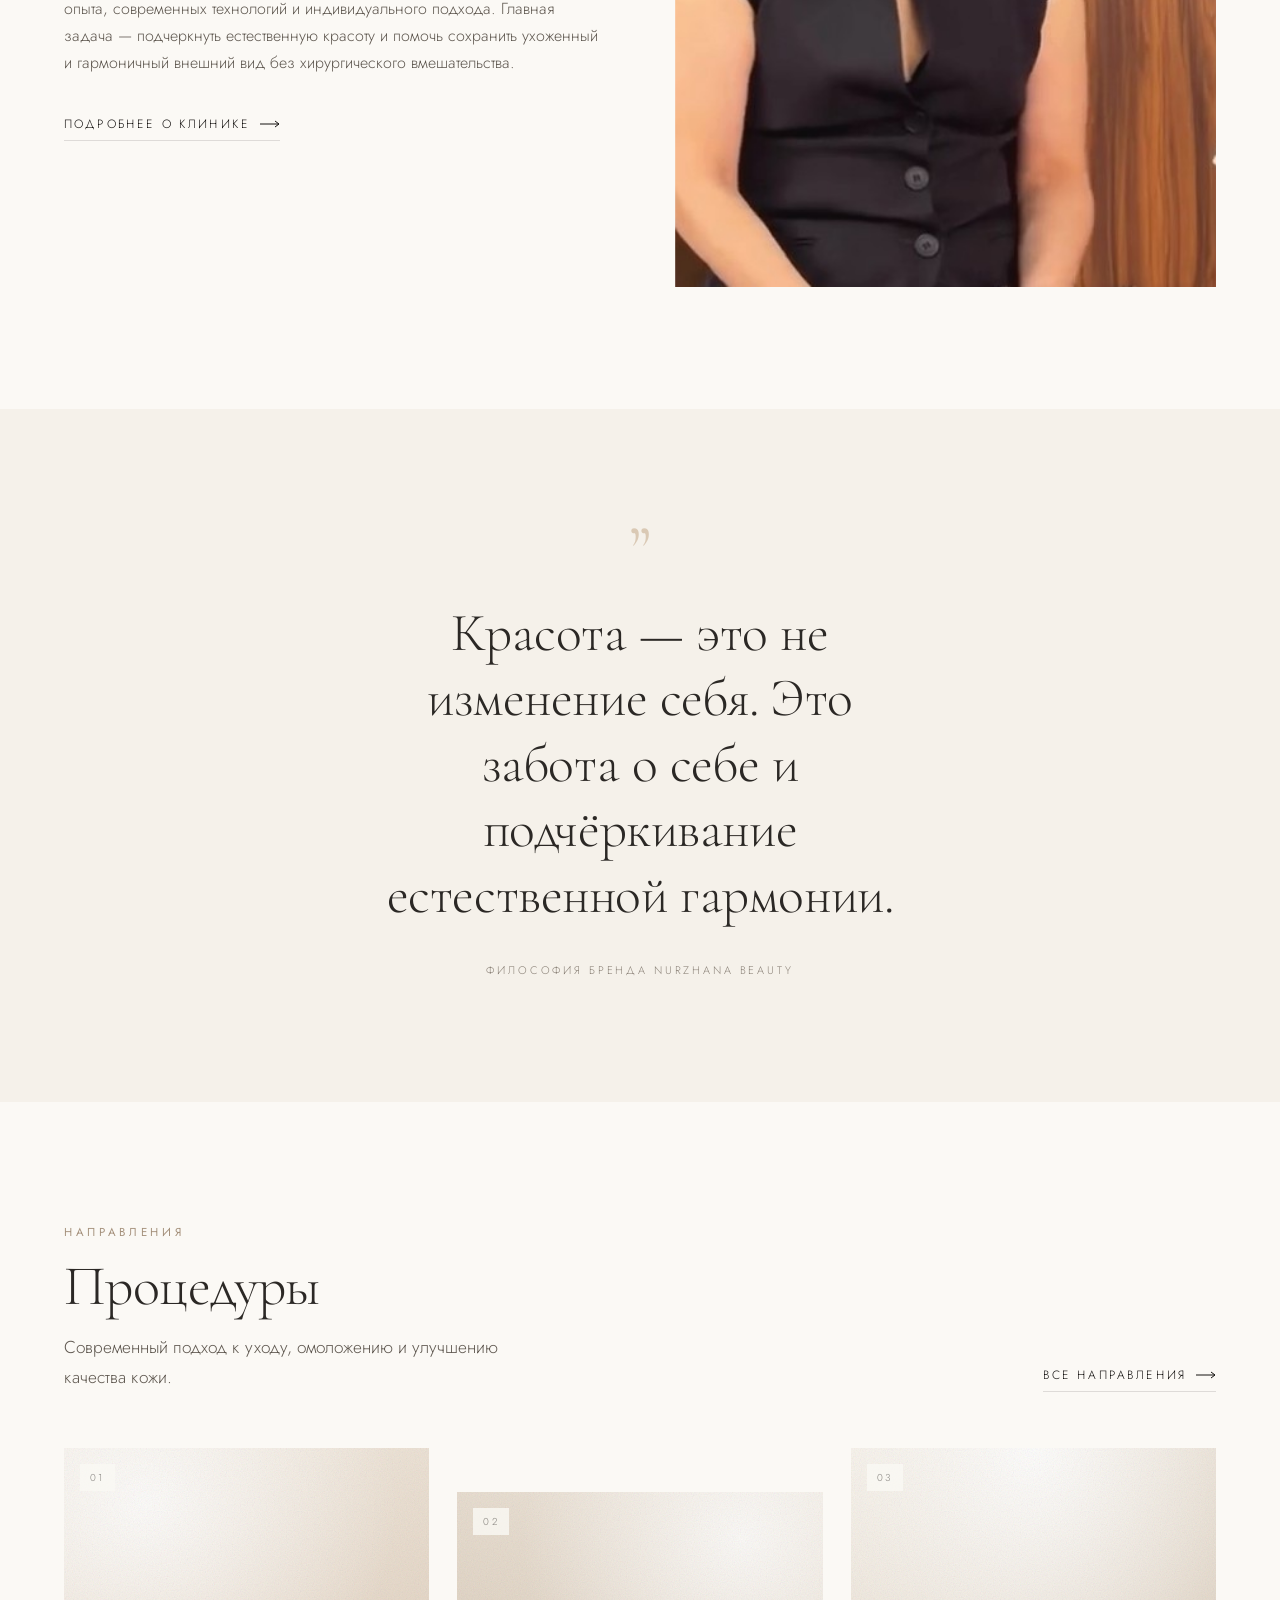
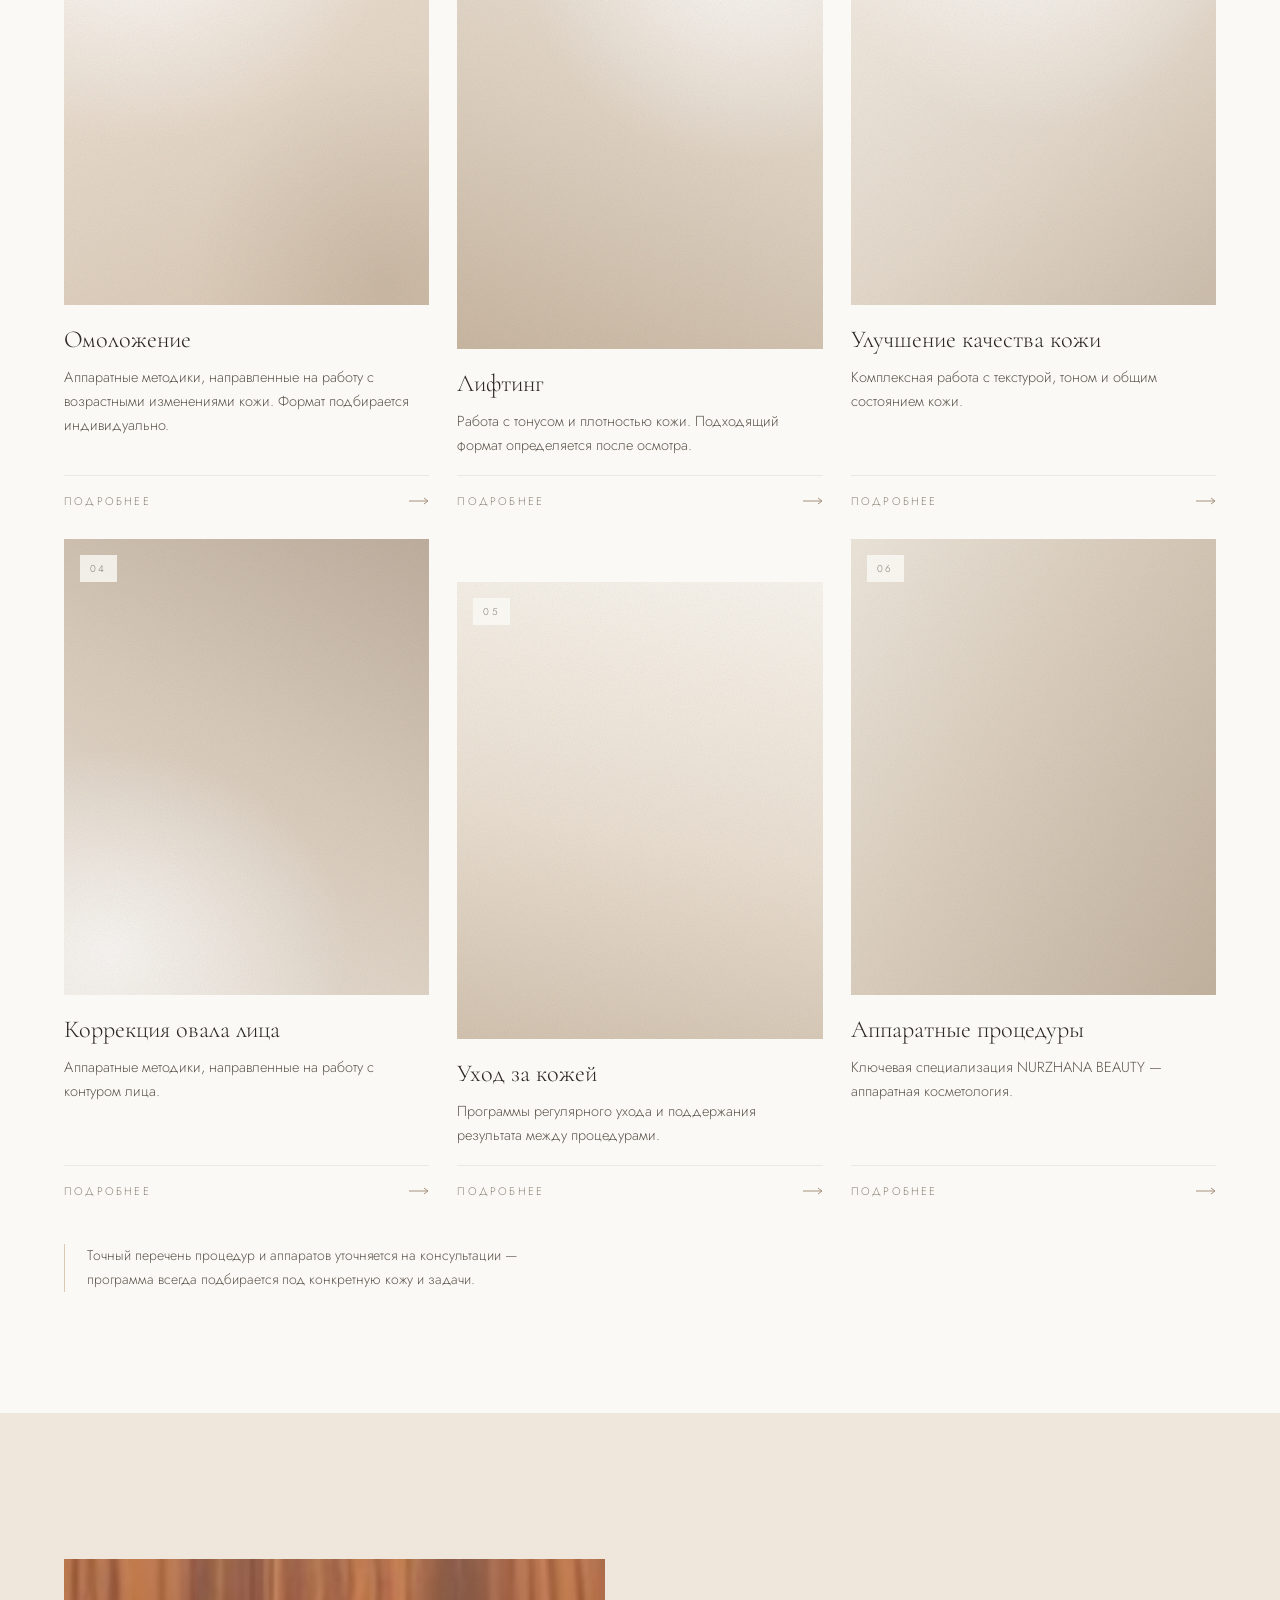
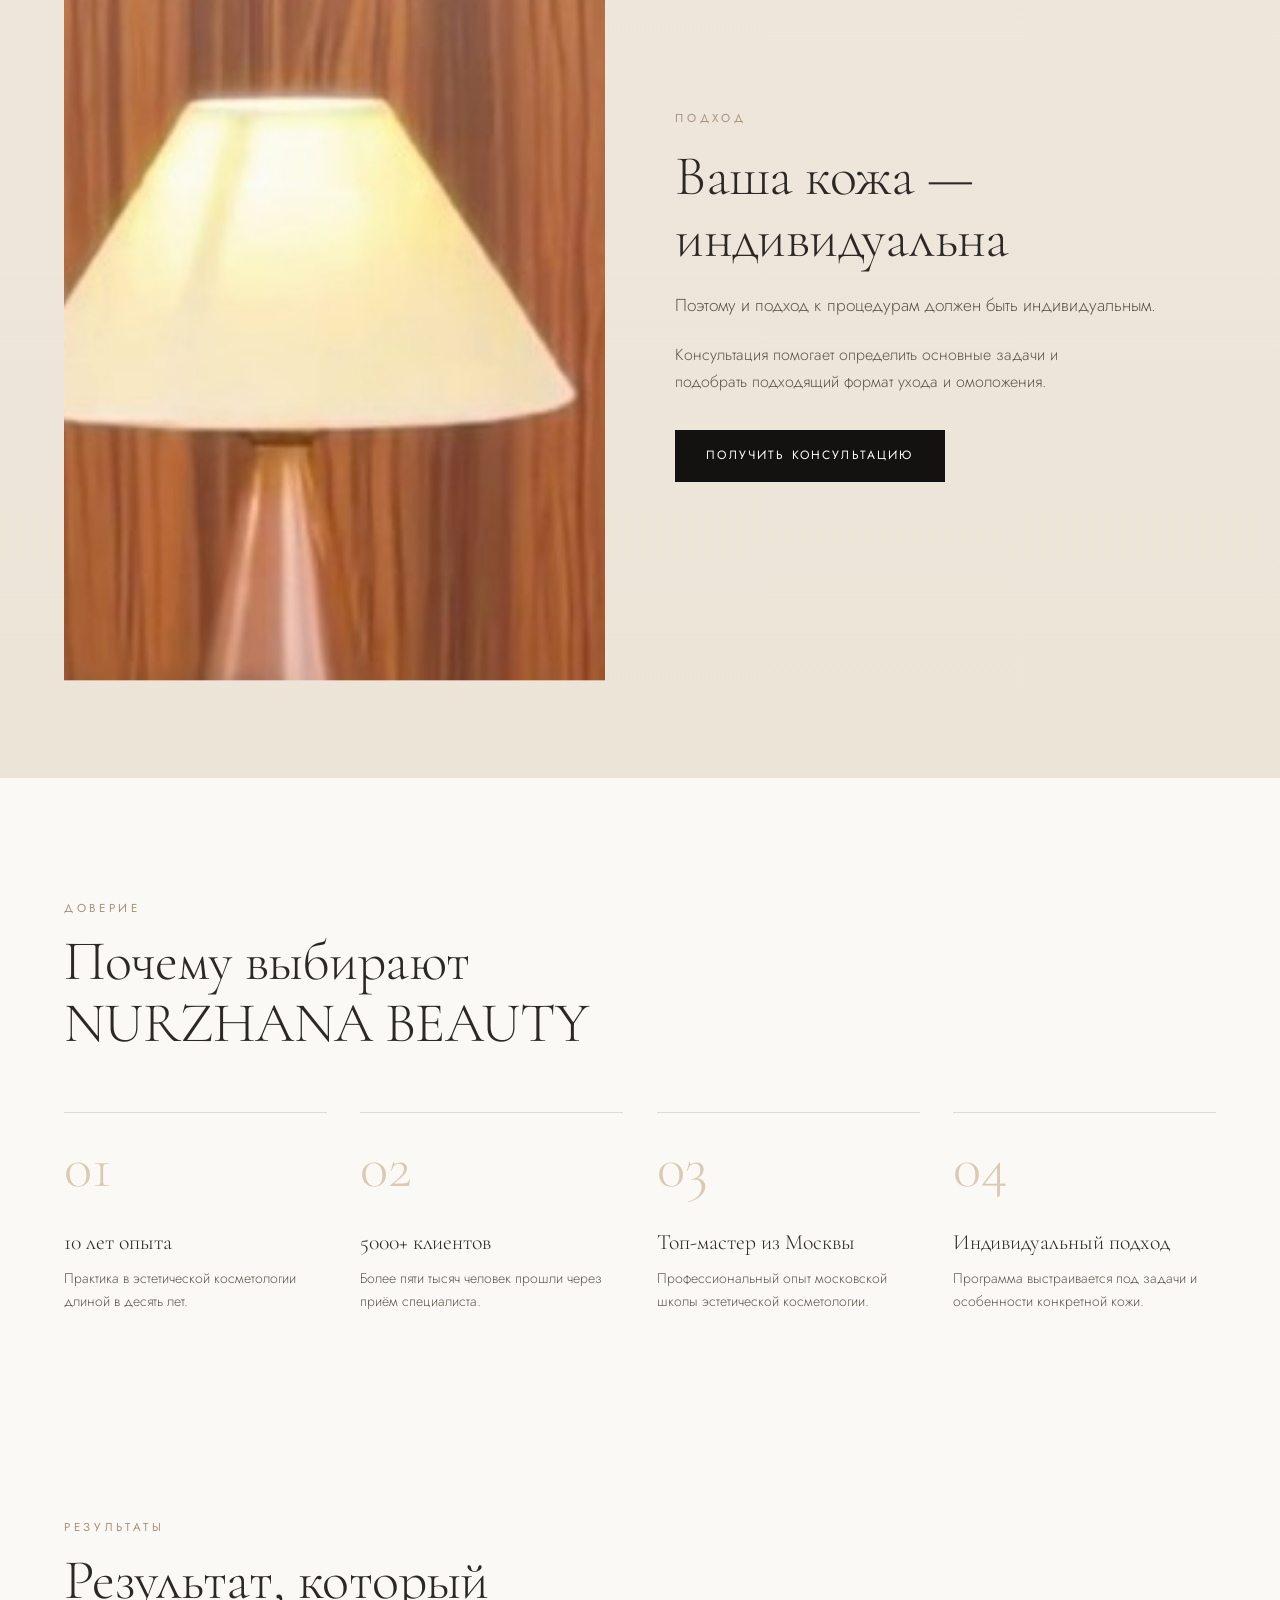
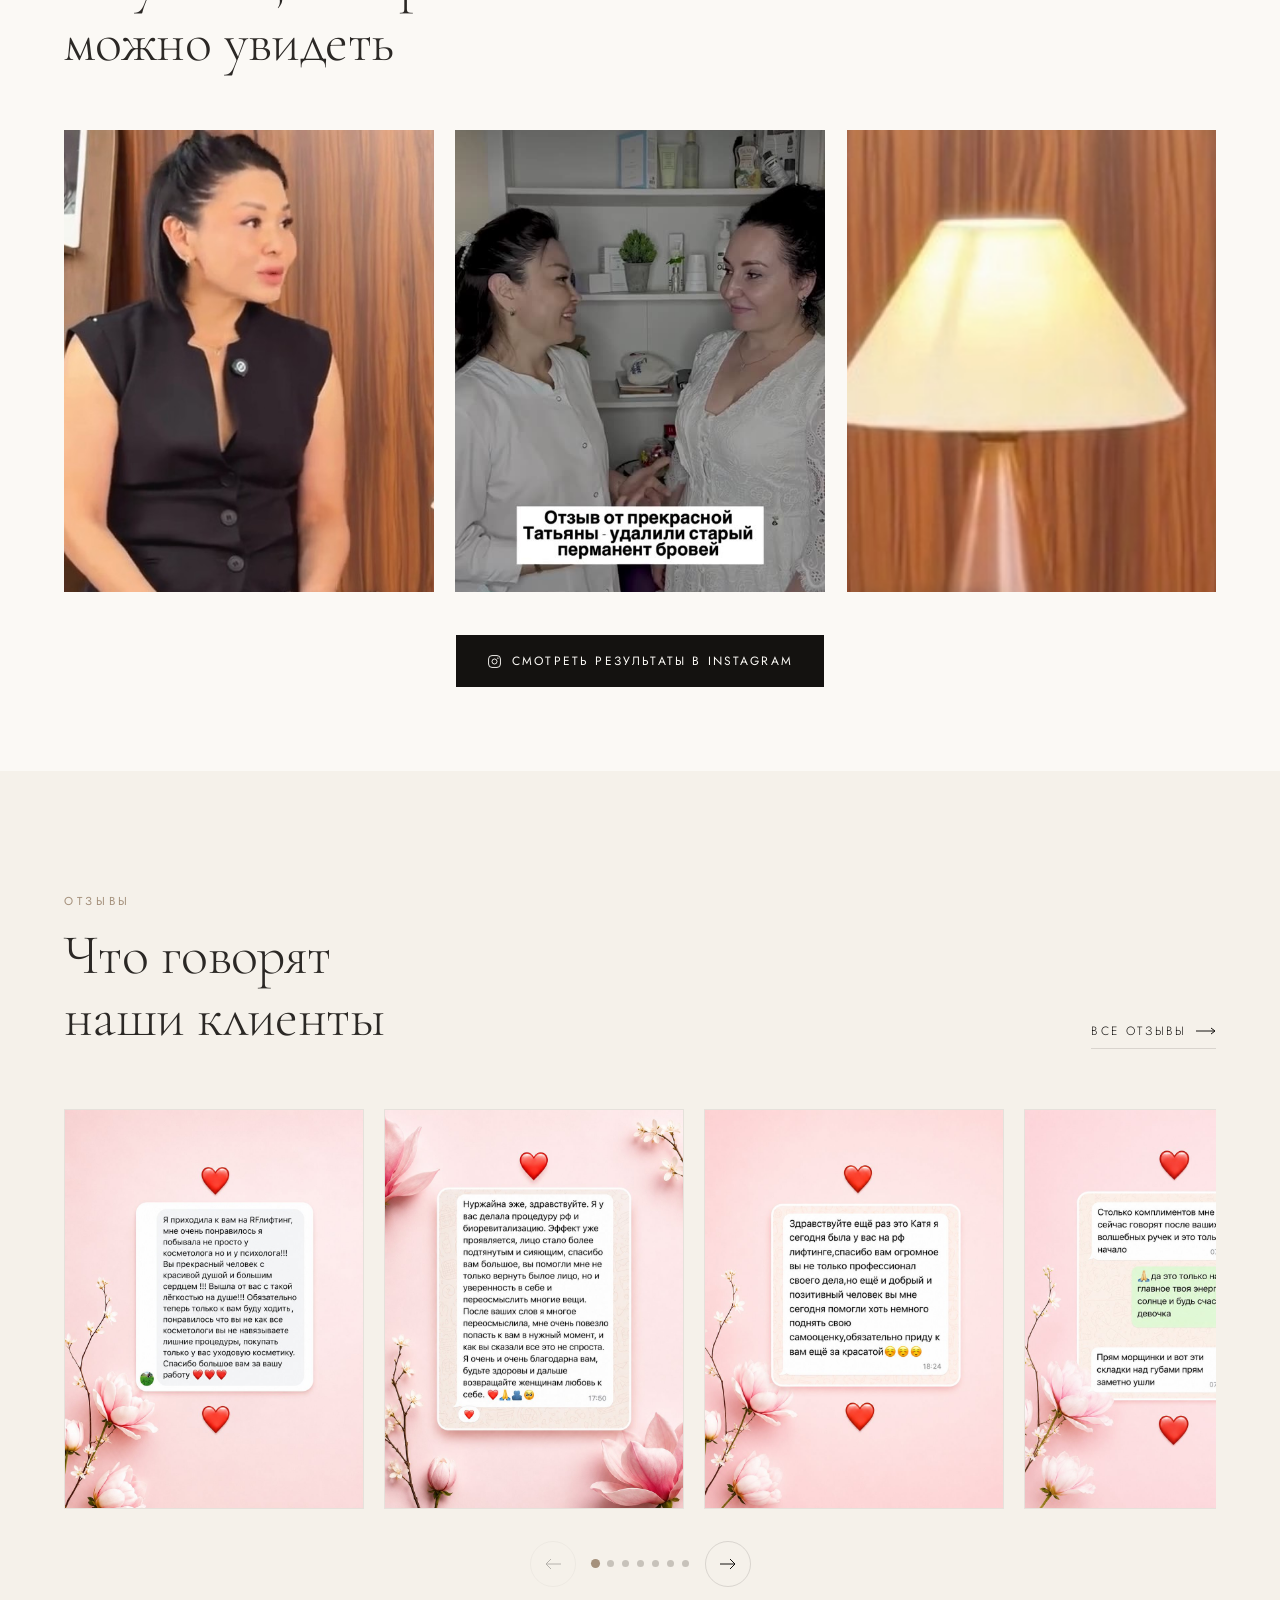
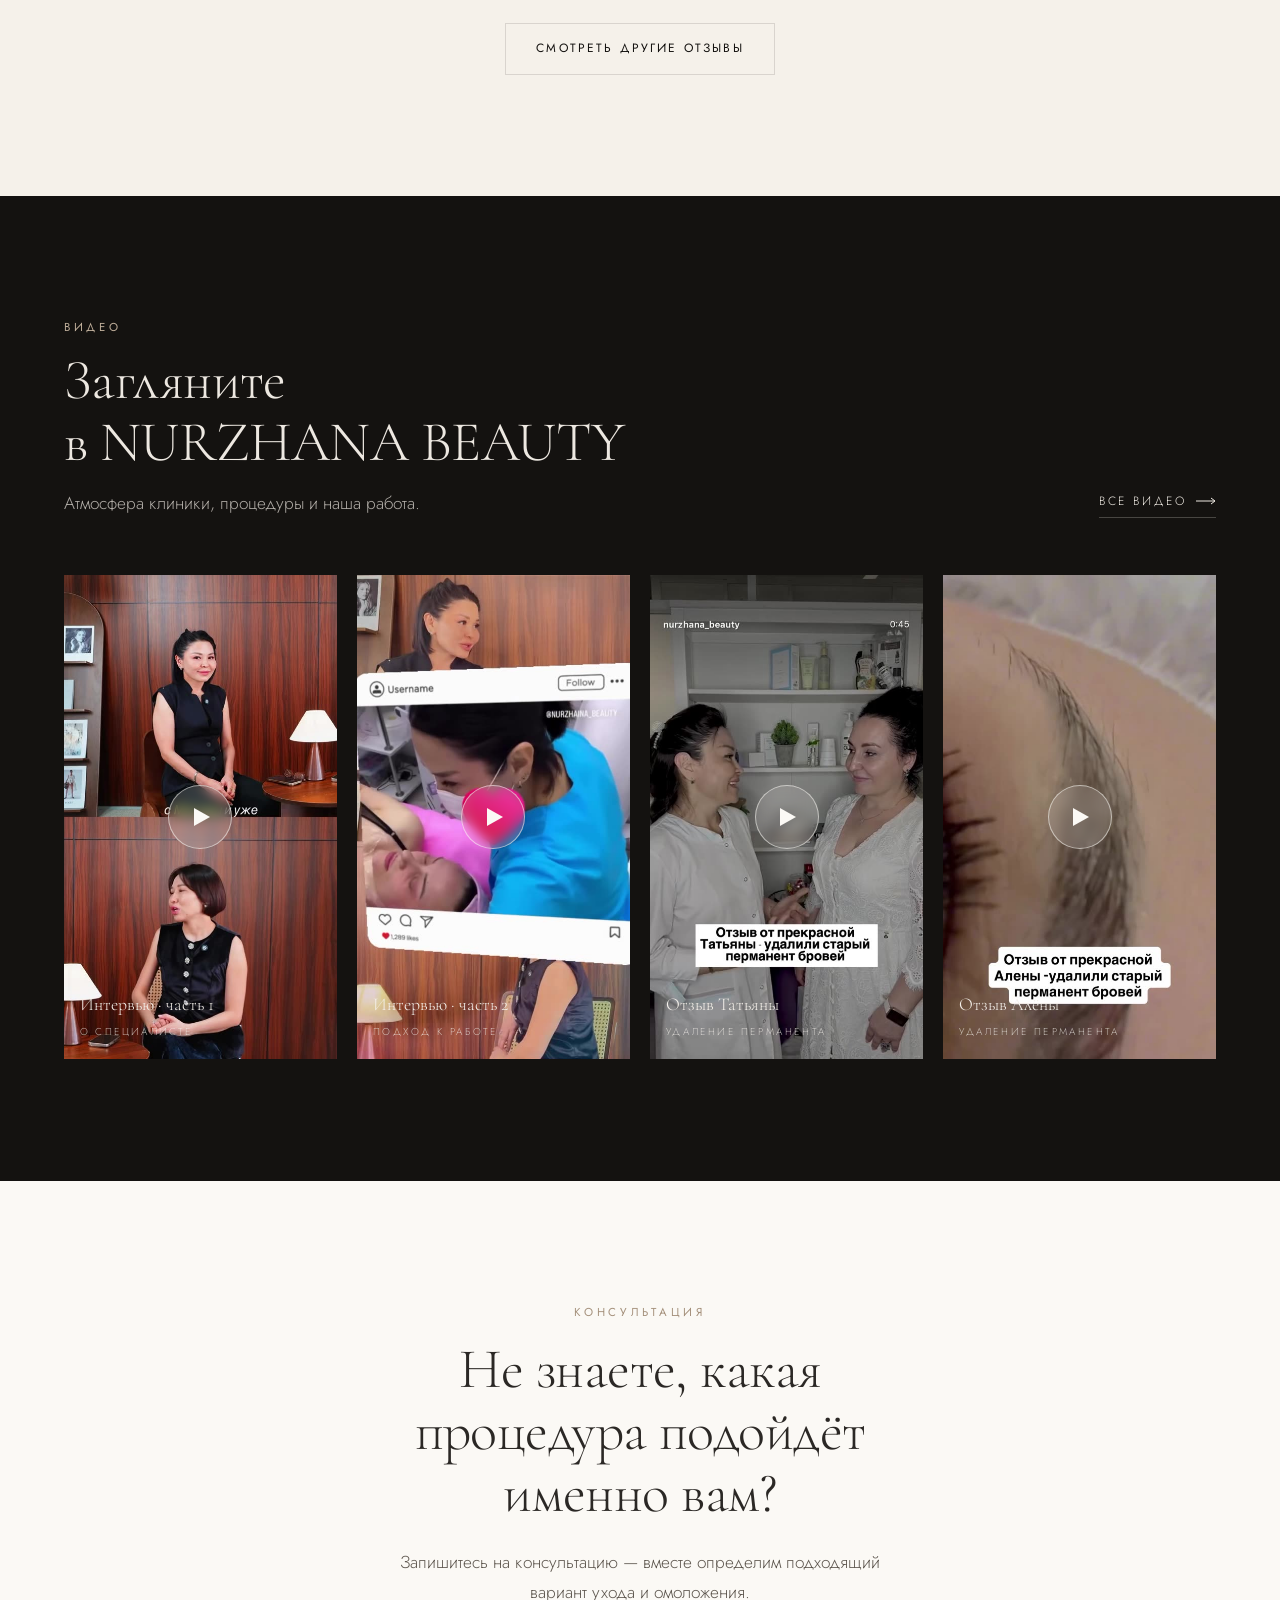
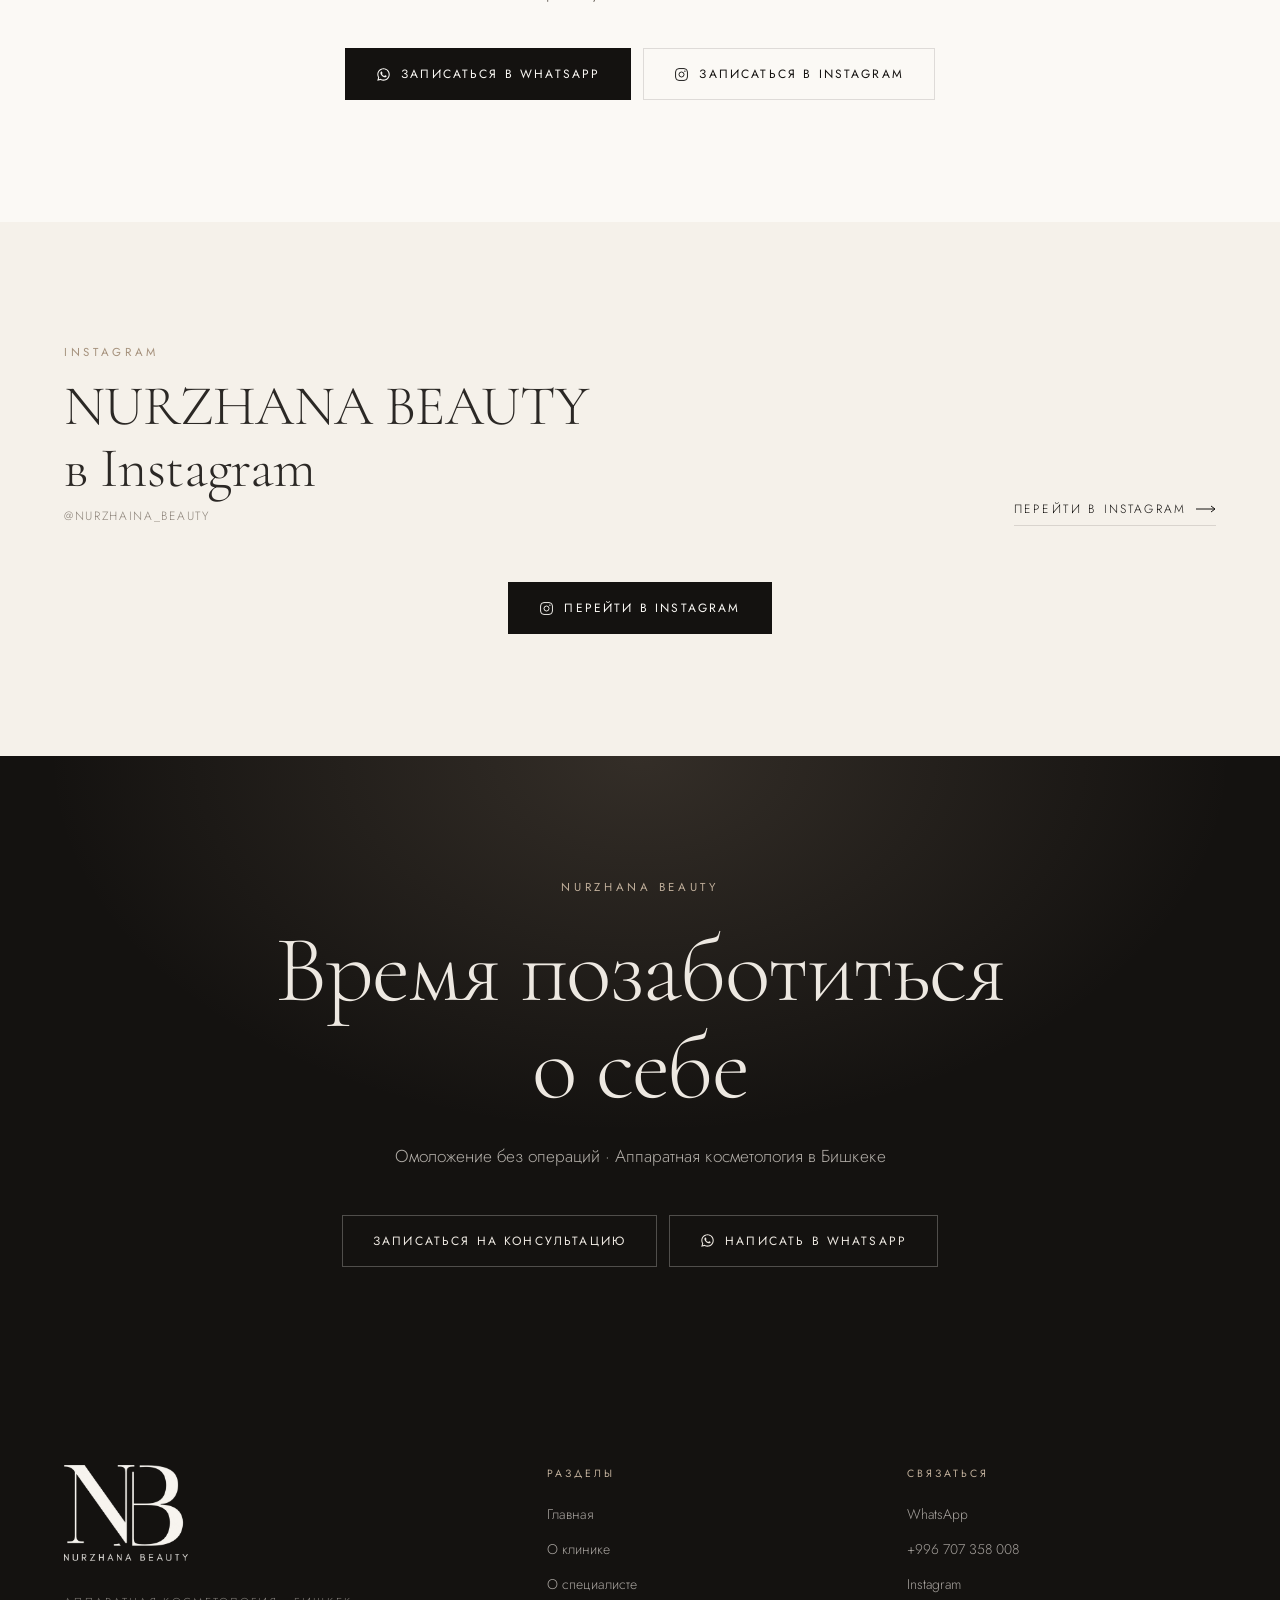
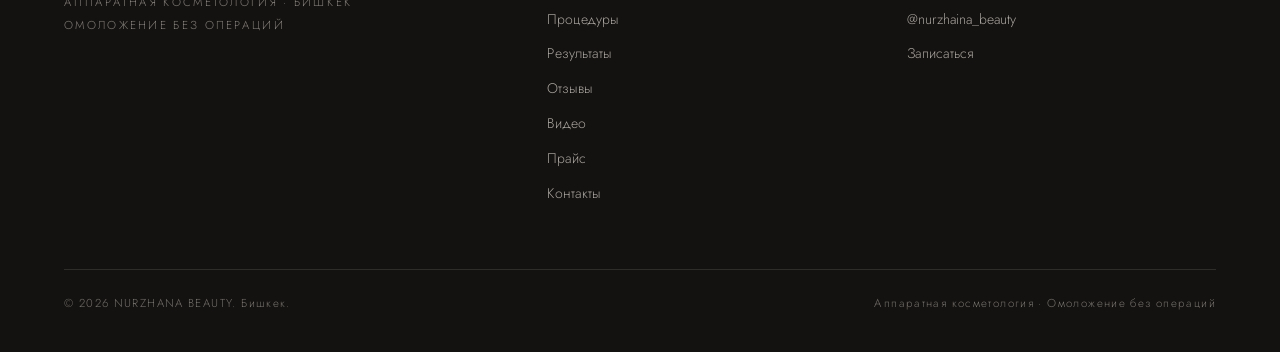
==== commit fa7449eb: "Мобайл-ферст: фото, слайд-шоу отзывов, запись через WhatsApp/Instagram - Главное фото heroes/секций " ====
--- a/index.html
+++ b/index.html
@@ -145,9 +145,7 @@
 
       <div class="hero__media">
         <div class="ratio r-4-5" data-reveal="img" data-d="120">
-          <div class="ph">
-            <span class="ph__label">Место для главной фотографии<br>эстетическая косметология · естественный свет</span>
-          </div>
+          <img src="assets/img/hero.jpg" alt="Нуржана — топ-мастер эстетической косметологии" width="437" height="533" fetchpriority="high" decoding="async">
         </div>
         <div class="hero__badge" data-reveal data-d="520">
           <b>Аппаратная<br>косметология</b>
@@ -190,16 +188,9 @@
         </div>
       </div>
 
-      <div class="split__media split__stack">
-        <div>
-          <div class="ratio r-3-4" data-reveal="img">
-            <div class="ph ph--b"><span class="ph__label">Фото · кабинет</span></div>
-          </div>
-        </div>
-        <div>
-          <div class="ratio r-4-5" data-reveal="img" data-d="180">
-            <div class="ph ph--c"><span class="ph__label">Фото · деталь</span></div>
-          </div>
+      <div class="split__media">
+        <div class="ratio r-4-5" data-reveal="img">
+          <img src="assets/img/specialist.jpg" alt="Нуржана на приёме" width="442" height="533" loading="lazy" decoding="async">
         </div>
       </div>
     </div>
@@ -234,7 +225,7 @@
 
     <div class="cards cards--stagger">
       <article class="card" data-reveal data-d="0">
-        <div class="card__media"><div class="ratio r-4-5"><div class="ph"><span class="ph__label">Фото</span></div></div><span class="card__idx">01</span></div>
+        <div class="card__media"><div class="ratio r-4-5"><div class="ph"></div></div><span class="card__idx">01</span></div>
         <h3 class="card__t">Омоложение</h3>
         <p class="card__d">Аппаратные методики, направленные на работу с возрастными изменениями кожи. Формат подбирается индивидуально.</p>
         <div class="card__f"><span>Подробнее</span><svg width="20" height="8" viewBox="0 0 20 8" fill="none" stroke="currentColor"><path d="M15 1l4 3-4 3M0 4h19"/></svg></div>
@@ -242,7 +233,7 @@
       </article>
 
       <article class="card" data-reveal data-d="90">
-        <div class="card__media"><div class="ratio r-4-5"><div class="ph ph--b"><span class="ph__label">Фото</span></div></div><span class="card__idx">02</span></div>
+        <div class="card__media"><div class="ratio r-4-5"><div class="ph ph--b"></div></div><span class="card__idx">02</span></div>
         <h3 class="card__t">Лифтинг</h3>
         <p class="card__d">Работа с тонусом и плотностью кожи. Подходящий формат определяется после осмотра.</p>
         <div class="card__f"><span>Подробнее</span><svg width="20" height="8" viewBox="0 0 20 8" fill="none" stroke="currentColor"><path d="M15 1l4 3-4 3M0 4h19"/></svg></div>
@@ -250,7 +241,7 @@
       </article>
 
       <article class="card" data-reveal data-d="180">
-        <div class="card__media"><div class="ratio r-4-5"><div class="ph ph--c"><span class="ph__label">Фото</span></div></div><span class="card__idx">03</span></div>
+        <div class="card__media"><div class="ratio r-4-5"><div class="ph ph--c"></div></div><span class="card__idx">03</span></div>
         <h3 class="card__t">Улучшение качества кожи</h3>
         <p class="card__d">Комплексная работа с текстурой, тоном и общим состоянием кожи.</p>
         <div class="card__f"><span>Подробнее</span><svg width="20" height="8" viewBox="0 0 20 8" fill="none" stroke="currentColor"><path d="M15 1l4 3-4 3M0 4h19"/></svg></div>
@@ -258,7 +249,7 @@
       </article>
 
       <article class="card" data-reveal data-d="0">
-        <div class="card__media"><div class="ratio r-4-5"><div class="ph ph--d"><span class="ph__label">Фото</span></div></div><span class="card__idx">04</span></div>
+        <div class="card__media"><div class="ratio r-4-5"><div class="ph ph--d"></div></div><span class="card__idx">04</span></div>
         <h3 class="card__t">Коррекция овала лица</h3>
         <p class="card__d">Аппаратные методики, направленные на работу с контуром лица.</p>
         <div class="card__f"><span>Подробнее</span><svg width="20" height="8" viewBox="0 0 20 8" fill="none" stroke="currentColor"><path d="M15 1l4 3-4 3M0 4h19"/></svg></div>
@@ -266,7 +257,7 @@
       </article>
 
       <article class="card" data-reveal data-d="90">
-        <div class="card__media"><div class="ratio r-4-5"><div class="ph ph--e"><span class="ph__label">Фото</span></div></div><span class="card__idx">05</span></div>
+        <div class="card__media"><div class="ratio r-4-5"><div class="ph ph--e"></div></div><span class="card__idx">05</span></div>
         <h3 class="card__t">Уход за кожей</h3>
         <p class="card__d">Программы регулярного ухода и поддержания результата между процедурами.</p>
         <div class="card__f"><span>Подробнее</span><svg width="20" height="8" viewBox="0 0 20 8" fill="none" stroke="currentColor"><path d="M15 1l4 3-4 3M0 4h19"/></svg></div>
@@ -274,7 +265,7 @@
       </article>
 
       <article class="card" data-reveal data-d="180">
-        <div class="card__media"><div class="ratio r-4-5"><div class="ph ph--f"><span class="ph__label">Фото</span></div></div><span class="card__idx">06</span></div>
+        <div class="card__media"><div class="ratio r-4-5"><div class="ph ph--f"></div></div><span class="card__idx">06</span></div>
         <h3 class="card__t">Аппаратные процедуры</h3>
         <p class="card__d">Ключевая специализация NURZHANA BEAUTY — аппаратная косметология.</p>
         <div class="card__f"><span>Подробнее</span><svg width="20" height="8" viewBox="0 0 20 8" fill="none" stroke="currentColor"><path d="M15 1l4 3-4 3M0 4h19"/></svg></div>
@@ -300,7 +291,7 @@
         </div>
         <div class="split__media">
           <div class="ratio r-3-4" data-reveal="img" data-parallax="4">
-            <div class="ph ph--d"><span class="ph__label">Фото · приём</span></div>
+            <img src="assets/img/detail.jpg" alt="Атмосфера кабинета NURZHANA BEAUTY" width="260" height="263" loading="lazy" decoding="async">
           </div>
         </div>
       </div>
@@ -346,48 +337,26 @@
         <p class="eyebrow" data-reveal="fade">Результаты</p>
         <h2 class="h2" data-reveal data-d="60">Результат, который<br>можно увидеть</h2>
       </div>
-      <div data-reveal data-d="140">
-        <a class="link-arrow" href="results.html">
-          <span>Смотреть галерею</span>
-          <svg width="20" height="8" viewBox="0 0 20 8" fill="none" stroke="currentColor"><path d="M15 1l4 3-4 3M0 4h19"/></svg>
-        </a>
-      </div>
     </div>
 
     <div class="gal">
-      <button class="gal__i" type="button" data-lb data-lb-cap="Место для фото · До / После" data-reveal data-d="0">
-        <div class="ratio r-4-5">
-          <div class="ba">
-            <div class="ph"><span class="ph__label">До</span></div>
-            <div class="ph ph--b"><span class="ph__label">После</span></div>
-          </div>
-        </div>
-        <span class="gal__tag">До / После</span>
-        <figcaption>Место для фотографии</figcaption>
+      <button class="gal__i" type="button" data-lb data-lb-cap="NURZHANA BEAUTY · работа специалиста" data-reveal data-d="0">
+        <div class="ratio r-4-5"><img src="assets/img/specialist.jpg" alt="Работа специалиста" loading="lazy" decoding="async"></div>
       </button>
-
-      <button class="gal__i" type="button" data-lb data-lb-cap="Место для фото · Работа специалиста" data-reveal data-d="90">
-        <div class="ratio r-4-5"><div class="ph ph--c"><span class="ph__label">Фото</span></div></div>
-        <span class="gal__tag">Работа</span>
-        <figcaption>Место для фотографии</figcaption>
+      <button class="gal__i" type="button" data-lb data-lb-cap="NURZHANA BEAUTY · кабинет" data-reveal data-d="90">
+        <div class="ratio r-4-5"><img src="assets/video/reviews/review-tatyana.jpg" alt="Кабинет и приём" loading="lazy" decoding="async"></div>
       </button>
-
-      <button class="gal__i" type="button" data-lb data-lb-cap="Место для фото · До / После" data-reveal data-d="180">
-        <div class="ratio r-4-5">
-          <div class="ba">
-            <div class="ph ph--e"><span class="ph__label">До</span></div>
-            <div class="ph ph--f"><span class="ph__label">После</span></div>
-          </div>
-        </div>
-        <span class="gal__tag">До / После</span>
-        <figcaption>Место для фотографии</figcaption>
+      <button class="gal__i" type="button" data-lb data-lb-cap="NURZHANA BEAUTY · атмосфера" data-reveal data-d="180">
+        <div class="ratio r-4-5"><img src="assets/img/detail.jpg" alt="Атмосфера кабинета" loading="lazy" decoding="async"></div>
       </button>
     </div>
 
-    <p class="pending" data-reveal style="margin-top:clamp(28px,3vw,42px)">
-      <svg width="14" height="14" viewBox="0 0 14 14" fill="none" stroke="currentColor"><circle cx="7" cy="7" r="6"/><path d="M7 4v4M7 10h.01"/></svg>
-      <span>Раздел готов к наполнению. Реальные фотографии клиентов и результаты процедур будут добавлены — вымышленные изображения «до / после» здесь намеренно не используются.</span>
-    </p>
+    <div class="center" data-reveal style="margin-top:clamp(30px,3.4vw,48px)">
+      <a class="btn" href="https://www.instagram.com/nurzhaina_beauty/" data-ig-results>
+        <svg class="btn__ico" viewBox="0 0 24 24" fill="none" stroke="currentColor" stroke-width="1.5" aria-hidden="true"><rect x="2.5" y="2.5" width="19" height="19" rx="5.5"/><circle cx="12" cy="12" r="4"/><circle cx="17.4" cy="6.6" r="1.1" fill="currentColor" stroke="none"/></svg>
+        <span>Смотреть результаты в Instagram</span>
+      </a>
+    </div>
   </section>
 
   <!-- ============ ОТЗЫВЫ ============ -->
@@ -406,14 +375,20 @@
         </div>
       </div>
 
-      <div class="reviews" data-reviews data-limit="3">
-        <noscript><p class="body">Отзывы клиентов доступны в нашем <a href="https://www.instagram.com/nurzhaina_beauty/" target="_blank" rel="noopener">Instagram</a>.</p></noscript>
-      </div>
-
-      <div class="center" data-reveal style="margin-top:clamp(30px,3.4vw,48px)">
-        <a class="link-arrow" href="https://www.instagram.com/nurzhaina_beauty/" data-ig-reviews>
-          <span>Смотреть другие отзывы в Instagram</span>
-          <svg width="20" height="8" viewBox="0 0 20 8" fill="none" stroke="currentColor"><path d="M15 1l4 3-4 3M0 4h19"/></svg>
+      <div class="rev-carousel" data-reveal="fade">
+        <div class="rev-carousel__track" data-reviews-slider>
+          <noscript><p class="body">Отзывы клиентов доступны в нашем <a href="https://www.instagram.com/nurzhaina_beauty/" target="_blank" rel="noopener">Instagram</a>.</p></noscript>
+        </div>
+        <div class="rev-carousel__ctrls">
+          <button class="rev-carousel__nav rev-carousel__nav--p" type="button" aria-label="Назад"><svg width="16" height="12" viewBox="0 0 16 12" fill="none" stroke="currentColor"><path d="M6 1L1 6l5 5M1 6h15"/></svg></button>
+          <div class="rev-carousel__dots" aria-hidden="true"></div>
+          <button class="rev-carousel__nav rev-carousel__nav--n" type="button" aria-label="Вперёд"><svg width="16" height="12" viewBox="0 0 16 12" fill="none" stroke="currentColor"><path d="M10 1l5 5-5 5M15 6H0"/></svg></button>
+        </div>
+      </div>
+
+      <div class="center" data-reveal style="margin-top:clamp(24px,2.8vw,36px)">
+        <a class="btn btn--ghost" href="https://www.instagram.com/nurzhaina_beauty/" data-ig-reviews>
+          <span>Смотреть другие отзывы</span>
         </a>
       </div>
     </div>
@@ -437,25 +412,25 @@
       </div>
 
       <div class="reels">
-        <button class="reel" type="button" data-lb data-lb-ratio="9-16" data-lb-cap="Видео · Атмосфера клиники" data-reveal data-d="0">
-          <div class="ratio r-9-16"><div class="ph ph--ink"></div></div>
+        <button class="reel" type="button" data-lb data-lb-ratio="9-16" data-lb-video="assets/video/about/interview-1.mp4" data-lb-poster="assets/video/about/interview-1.jpg" data-lb-cap="Интервью с Нуржаной · часть 1" data-reveal data-d="0">
+          <div class="ratio r-9-16"><img src="assets/video/about/interview-1.jpg" alt="Интервью с Нуржаной, часть 1" loading="lazy" decoding="async"></div>
           <span class="play" aria-hidden="true"><svg width="16" height="18" viewBox="0 0 16 18" fill="currentColor"><path d="M0 0l16 9-16 9z"/></svg></span>
-          <span class="reel__cap"><b>Атмосфера клиники</b><span>Reels · 9:16</span></span>
+          <span class="reel__cap"><b>Интервью · часть 1</b><span>О специалисте</span></span>
         </button>
-        <button class="reel" type="button" data-lb data-lb-ratio="9-16" data-lb-cap="Видео · Процедура" data-reveal data-d="90">
-          <div class="ratio r-9-16"><div class="ph ph--ink"></div></div>
+        <button class="reel" type="button" data-lb data-lb-ratio="9-16" data-lb-video="assets/video/about/interview-2.mp4" data-lb-poster="assets/video/about/interview-2.jpg" data-lb-cap="Интервью с Нуржаной · часть 2" data-reveal data-d="90">
+          <div class="ratio r-9-16"><img src="assets/video/about/interview-2.jpg" alt="Интервью с Нуржаной, часть 2" loading="lazy" decoding="async"></div>
           <span class="play" aria-hidden="true"><svg width="16" height="18" viewBox="0 0 16 18" fill="currentColor"><path d="M0 0l16 9-16 9z"/></svg></span>
-          <span class="reel__cap"><b>Процедура</b><span>Reels · 9:16</span></span>
+          <span class="reel__cap"><b>Интервью · часть 2</b><span>Подход к работе</span></span>
         </button>
-        <button class="reel" type="button" data-lb data-lb-ratio="9-16" data-lb-cap="Видео · Специалист" data-reveal data-d="180">
-          <div class="ratio r-9-16"><div class="ph ph--ink"></div></div>
+        <button class="reel" type="button" data-lb data-lb-ratio="9-16" data-lb-video="assets/video/reviews/review-tatyana.mp4" data-lb-poster="assets/video/reviews/review-tatyana.jpg" data-lb-cap="Отзыв Татьяны · удаление старого перманента бровей" data-reveal data-d="180">
+          <div class="ratio r-9-16"><img src="assets/video/reviews/review-tatyana.jpg" alt="Видео-отзыв Татьяны" loading="lazy" decoding="async"></div>
           <span class="play" aria-hidden="true"><svg width="16" height="18" viewBox="0 0 16 18" fill="currentColor"><path d="M0 0l16 9-16 9z"/></svg></span>
-          <span class="reel__cap"><b>Специалист</b><span>Reels · 9:16</span></span>
+          <span class="reel__cap"><b>Отзыв Татьяны</b><span>Удаление перманента</span></span>
         </button>
-        <button class="reel" type="button" data-lb data-lb-ratio="9-16" data-lb-cap="Видео · До и после" data-reveal data-d="270">
-          <div class="ratio r-9-16"><div class="ph ph--ink"></div></div>
+        <button class="reel" type="button" data-lb data-lb-ratio="9-16" data-lb-video="assets/video/reviews/review-alena.mp4" data-lb-poster="assets/video/reviews/review-alena.jpg" data-lb-cap="Отзыв Алёны · удаление старого перманента бровей" data-reveal data-d="270">
+          <div class="ratio r-9-16"><img src="assets/video/reviews/review-alena.jpg" alt="Видео-отзыв Алёны" loading="lazy" decoding="async"></div>
           <span class="play" aria-hidden="true"><svg width="16" height="18" viewBox="0 0 16 18" fill="currentColor"><path d="M0 0l16 9-16 9z"/></svg></span>
-          <span class="reel__cap"><b>До и после</b><span>Reels · 9:16</span></span>
+          <span class="reel__cap"><b>Отзыв Алёны</b><span>Удаление перманента</span></span>
         </button>
       </div>
     </div>
@@ -468,10 +443,10 @@
       <h2 class="h2" data-reveal data-d="60" style="margin-top:18px;max-width:18ch;margin-inline:auto">Не знаете, какая процедура подойдёт именно вам?</h2>
       <p class="lead mw-50" data-reveal data-d="120" style="margin:22px auto 0">Запишитесь на консультацию — вместе определим подходящий вариант ухода и омоложения.</p>
       <div class="btn-row" data-reveal data-d="180" style="justify-content:center;margin-top:clamp(28px,3.2vw,42px)">
-        <a class="btn" href="contacts.html#zapis" data-cta-book><span>Записаться на консультацию</span></a>
-        <a class="btn btn--ghost" href="#" data-wa="default">
-          <svg class="btn__ico" viewBox="0 0 24 24" fill="currentColor" aria-hidden="true"><path d="M12.04 2C6.58 2 2.13 6.45 2.13 11.91c0 1.75.46 3.46 1.32 4.96L2 22l5.25-1.38a9.9 9.9 0 004.79 1.22h.01c5.46 0 9.91-4.45 9.91-9.91 0-2.65-1.03-5.14-2.9-7.01A9.82 9.82 0 0012.04 2zm0 18.15h-.01a8.23 8.23 0 01-4.19-1.15l-.3-.18-3.12.82.83-3.04-.2-.31a8.19 8.19 0 01-1.26-4.38c0-4.54 3.7-8.23 8.25-8.23 2.2 0 4.27.86 5.83 2.42a8.19 8.19 0 012.41 5.82c0 4.54-3.7 8.23-8.24 8.23zm4.52-6.16c-.25-.12-1.47-.72-1.69-.81-.23-.08-.39-.12-.56.13-.16.24-.64.8-.79.97-.14.16-.29.19-.54.06-.25-.12-1.05-.39-1.99-1.23-.74-.66-1.23-1.47-1.38-1.72-.14-.25-.01-.38.11-.5.11-.11.25-.29.37-.44.12-.14.16-.25.25-.41.08-.17.04-.31-.02-.43-.06-.12-.56-1.34-.76-1.84-.2-.48-.4-.42-.56-.43h-.47c-.16 0-.43.06-.65.31-.22.25-.86.84-.86 2.05s.88 2.38 1 2.54c.12.17 1.73 2.64 4.2 3.7.59.25 1.04.4 1.4.52.59.19 1.12.16 1.55.1.47-.07 1.47-.6 1.68-1.18.21-.58.21-1.07.14-1.18-.06-.11-.22-.17-.47-.29z"/></svg>
-          <span>Написать в WhatsApp</span>
+        <a class="btn" href="#" data-wa="default" data-wa-ico><span>Записаться в WhatsApp</span></a>
+        <a class="btn btn--ghost" href="https://www.instagram.com/nurzhaina_beauty/" target="_blank" rel="noopener">
+          <svg class="btn__ico" viewBox="0 0 24 24" fill="none" stroke="currentColor" stroke-width="1.5" aria-hidden="true"><rect x="2.5" y="2.5" width="19" height="19" rx="5.5"/><circle cx="12" cy="12" r="4"/><circle cx="17.4" cy="6.6" r="1.1" fill="currentColor" stroke="none"/></svg>
+          <span>Записаться в Instagram</span>
         </a>
       </div>
     </div>
@@ -494,84 +469,11 @@
         </div>
       </div>
 
-      <div class="ig">
-        <a class="ig__i" href="https://www.instagram.com/nurzhaina_beauty/" target="_blank" rel="noopener" data-reveal data-d="0" aria-label="Instagram NURZHANA BEAUTY">
-          <div class="ratio r-4-5"><div class="ph"><span class="ph__label">Публикация</span></div></div>
+      <div class="center" data-reveal data-d="120" style="margin-top:clamp(28px,3.4vw,44px)">
+        <a class="btn" href="https://www.instagram.com/nurzhaina_beauty/" target="_blank" rel="noopener">
+          <svg class="btn__ico" viewBox="0 0 24 24" fill="none" stroke="currentColor" stroke-width="1.5" aria-hidden="true"><rect x="2.5" y="2.5" width="19" height="19" rx="5.5"/><circle cx="12" cy="12" r="4"/><circle cx="17.4" cy="6.6" r="1.1" fill="currentColor" stroke="none"/></svg>
+          <span>Перейти в Instagram</span>
         </a>
-        <a class="ig__i" href="https://www.instagram.com/nurzhaina_beauty/" target="_blank" rel="noopener" data-reveal data-d="70" aria-label="Instagram NURZHANA BEAUTY">
-          <div class="ratio r-1-1"><div class="ph ph--b"><span class="ph__label">Публикация</span></div></div>
-        </a>
-        <a class="ig__i" href="https://www.instagram.com/nurzhaina_beauty/" target="_blank" rel="noopener" data-reveal data-d="140" aria-label="Instagram NURZHANA BEAUTY">
-          <div class="ratio r-4-5"><div class="ph ph--c"><span class="ph__label">Публикация</span></div></div>
-        </a>
-        <a class="ig__i" href="https://www.instagram.com/nurzhaina_beauty/" target="_blank" rel="noopener" data-reveal data-d="210" aria-label="Instagram NURZHANA BEAUTY">
-          <div class="ratio r-3-2"><div class="ph ph--d"><span class="ph__label">Публикация</span></div></div>
-        </a>
-        <a class="ig__i" href="https://www.instagram.com/nurzhaina_beauty/" target="_blank" rel="noopener" data-reveal data-d="280" aria-label="Instagram NURZHANA BEAUTY">
-          <div class="ratio r-1-1"><div class="ph ph--e"><span class="ph__label">Публикация</span></div></div>
-        </a>
-        <a class="ig__i" href="https://www.instagram.com/nurzhaina_beauty/" target="_blank" rel="noopener" data-reveal data-d="350" aria-label="Instagram NURZHANA BEAUTY">
-          <div class="ratio r-3-4"><div class="ph ph--f"><span class="ph__label">Публикация</span></div></div>
-        </a>
-      </div>
-    </div>
-  </section>
-
-  <!-- ============ ФОРМА ЗАПИСИ ============ -->
-  <section class="sec wrap" id="zapis">
-    <div class="split">
-      <div class="split__copy">
-        <p class="eyebrow" data-reveal="fade">Запись</p>
-        <h2 class="h2" data-reveal data-d="60" style="margin-top:18px">Записаться<br>на консультацию</h2>
-        <p class="body mw-42" data-reveal data-d="120">Оставьте контакты — мы свяжемся и подберём удобное время.</p>
-        <div data-reveal data-d="180" style="padding-top:10px">
-          <p class="tiny" style="margin-bottom:12px">Или напишите нам в WhatsApp</p>
-          <a class="link-arrow" href="#" data-wa="default">
-            <span>+996 707 358 008</span>
-            <svg width="20" height="8" viewBox="0 0 20 8" fill="none" stroke="currentColor"><path d="M15 1l4 3-4 3M0 4h19"/></svg>
-          </a>
-        </div>
-      </div>
-
-      <div data-reveal data-d="120">
-        <form class="form" novalidate>
-          <div class="field">
-            <label for="f-name">Имя</label>
-            <input id="f-name" name="name" type="text" autocomplete="name" placeholder="Ваше имя" required>
-          </div>
-          <div class="field">
-            <label for="f-phone">Телефон</label>
-            <input id="f-phone" name="phone" type="tel" autocomplete="tel" placeholder="+996 ___ ___ ___" required>
-          </div>
-          <div class="field field--full">
-            <label for="f-proc">Желаемая процедура</label>
-            <select id="f-proc" name="procedure">
-              <option value="">Не знаю — нужна консультация</option>
-              <option value="Омоложение">Омоложение</option>
-              <option value="Лифтинг">Лифтинг</option>
-              <option value="Улучшение качества кожи">Улучшение качества кожи</option>
-              <option value="Коррекция овала лица">Коррекция овала лица</option>
-              <option value="Уход за кожей">Уход за кожей</option>
-              <option value="Аппаратные процедуры">Аппаратные процедуры</option>
-            </select>
-          </div>
-          <div class="field field--full">
-            <label for="f-time">Удобное время</label>
-            <input id="f-time" name="time" type="text" placeholder="Например: будни после 17:00">
-          </div>
-          <div class="field field--full">
-            <label for="f-note">Комментарий</label>
-            <textarea id="f-note" name="note" rows="3" placeholder="Что вас интересует?"></textarea>
-          </div>
-          <div class="form__foot">
-            <button class="btn" type="submit"><span>Отправить заявку</span></button>
-            <span class="muted">Нажимая кнопку, вы соглашаетесь с <a href="privacy.html" style="border-bottom:1px solid var(--line)">политикой конфиденциальности</a>.</span>
-          </div>
-          <div class="form__ok" role="status">
-            <p class="h3">Спасибо!</p>
-            <p class="body">Мы получили вашу заявку и свяжемся с вами в ближайшее время.</p>
-          </div>
-        </form>
       </div>
     </div>
   </section>
@@ -637,7 +539,7 @@
 
     <div class="footer-bot">
       <span>© <span data-year>2026</span> NURZHANA BEAUTY. Бишкек.</span>
-      <a href="privacy.html">Политика конфиденциальности</a>
+      <span>Аппаратная косметология · Омоложение без операций</span>
     </div>
   </div>
 </footer>
--- a/assets/css/style.css
+++ b/assets/css/style.css
@@ -415,6 +415,49 @@
 .review-videos{display:grid;grid-template-columns:repeat(4,1fr);gap:clamp(12px,1.6vw,24px)}
 .review-videos--2{grid-template-columns:repeat(2,1fr);max-width:640px}
 .sec--milk .review{background:var(--ivory)}
+
+/* ---------- reviews carousel (свайп фото+видео) ---------- */
+.rev-carousel{position:relative}
+.rev-carousel__track{
+  display:flex;gap:clamp(12px,2vw,20px);
+  overflow-x:auto;scroll-snap-type:x mandatory;
+  -webkit-overflow-scrolling:touch;scrollbar-width:none;
+  padding:4px 0 6px;scroll-padding-inline:var(--gut)
+}
+.rev-carousel__track::-webkit-scrollbar{display:none}
+.rev-slide{
+  flex:0 0 auto;width:min(78vw,320px);scroll-snap-align:center;
+  border:0;padding:0;margin:0;background:none;cursor:pointer;position:relative;display:block;text-align:left
+}
+.rev-slide > .ratio{overflow:hidden;border:1px solid var(--line-soft);background:var(--milk)}
+.rev-slide img{transition:transform .8s var(--ease-out)}
+.rev-slide:hover img{transform:scale(1.03)}
+.rev-slide--video .play{width:56px;height:56px}
+.rev-slide__cap{
+  position:absolute;left:12px;right:12px;bottom:12px;z-index:3;color:#F4F0EA;
+  font-size:10.5px;letter-spacing:.14em;text-transform:uppercase;
+  text-shadow:0 1px 8px rgba(0,0,0,.5)
+}
+.rev-carousel__ctrls{display:flex;align-items:center;justify-content:center;gap:16px;margin-top:clamp(18px,2.4vw,26px)}
+.rev-carousel__nav{
+  width:46px;height:46px;border-radius:50%;border:1px solid var(--line);background:none;cursor:pointer;
+  color:var(--ink);display:flex;align-items:center;justify-content:center;flex:none;
+  transition:background .35s var(--ease),border-color .35s var(--ease),opacity .35s var(--ease)
+}
+.sec--ink .rev-carousel__nav{color:#EDE8E1;border-color:rgba(237,232,225,.28)}
+.rev-carousel__nav:hover{border-color:var(--taupe)}
+.rev-carousel__nav:disabled{opacity:.28;cursor:default}
+.rev-carousel__dots{display:flex;align-items:center;gap:8px}
+.rev-carousel__dot{
+  width:7px;height:7px;border-radius:50%;border:0;padding:0;cursor:pointer;
+  background:var(--grey);transition:background .3s var(--ease),transform .3s var(--ease)
+}
+.sec--ink .rev-carousel__dot{background:rgba(237,232,225,.32)}
+.rev-carousel__dot[aria-current="true"]{background:var(--taupe);transform:scale(1.3)}
+.sec--ink .rev-carousel__dot[aria-current="true"]{background:var(--taupe-soft)}
+@media (min-width:900px){
+  .rev-slide{width:300px}
+}
 
 /* ---------- map ---------- */
 .map{position:relative;overflow:hidden;border:1px solid var(--line-soft);background:var(--warm-white)}
